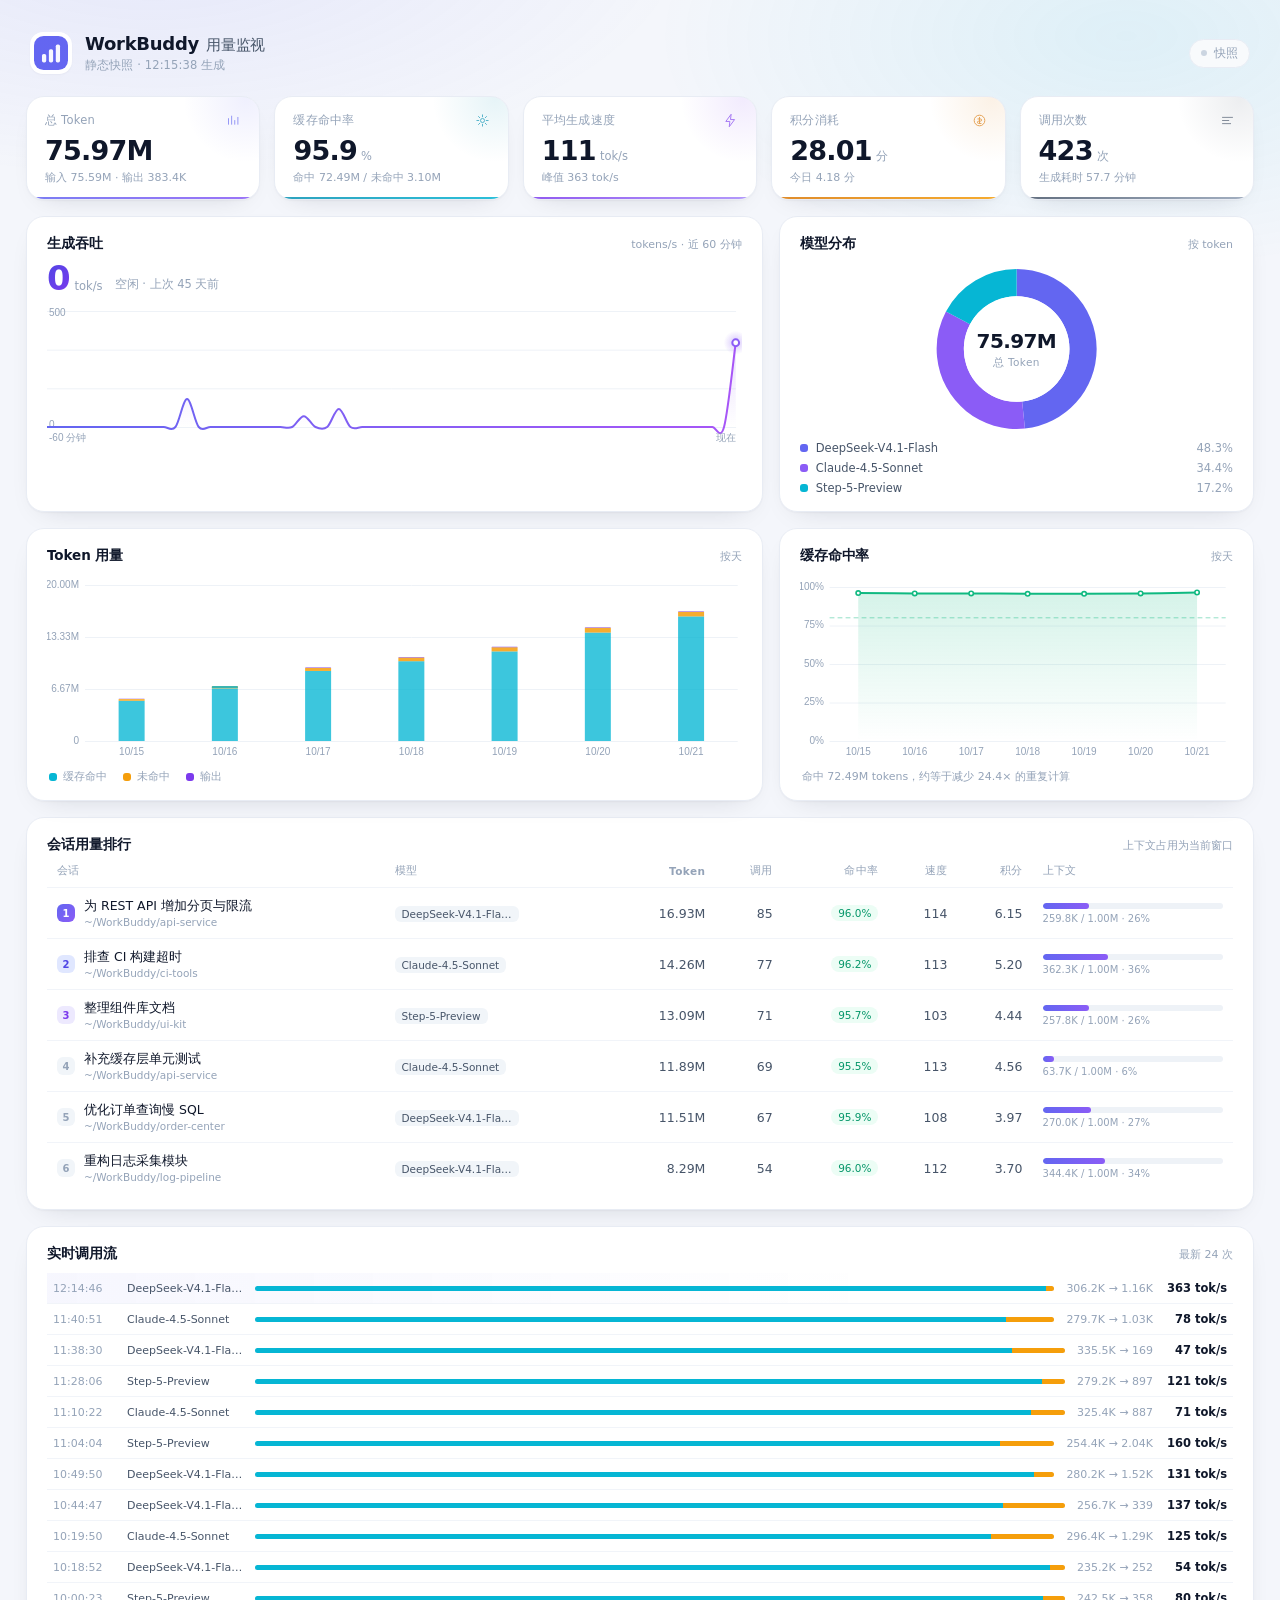
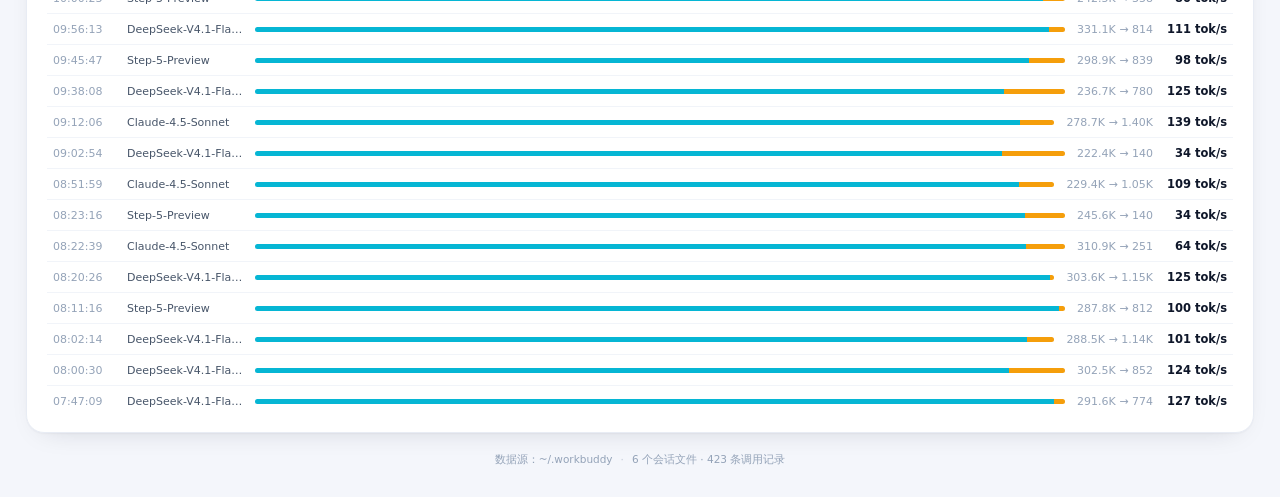
==== preview.html @ 99a71e75 "初始化：WorkBuddy 用量监视面板 - 只读采集 ~/.workbuddy 下的会话 jsonl 与 sqlite，增量解析新字节 - PyQt5 原生面板，QPainter 手绘图表，不依赖浏" ====
<!DOCTYPE html>
<html lang="zh-CN">
<head>
<meta charset="utf-8">
<meta name="viewport" content="width=device-width, initial-scale=1">
<title>WorkBuddy 用量监视</title>
<link rel="icon" href="[data-uri]">
<style>
:root {
  --bg: #f4f6fb;
  --bg2: #eef1f8;
  --panel: #ffffff;
  --ink: #0f172a;
  --ink2: #475569;
  --ink3: #94a3b8;
  --line: #e8ecf4;
  --line2: #f1f4f9;
  --indigo: #6366f1;
  --violet: #8b5cf6;
  --cyan: #06b6d4;
  --amber: #f59e0b;
  --shadow: 0 1px 2px rgba(15, 23, 42, .04), 0 10px 28px -18px rgba(15, 23, 42, .22);
  --shadow-h: 0 2px 4px rgba(15, 23, 42, .05), 0 18px 36px -22px rgba(15, 23, 42, .3);
  --radius: 18px;
}

* { box-sizing: border-box; }

html, body {
  margin: 0;
  padding: 0;
  background: var(--bg);
  color: var(--ink);
  font-family: -apple-system, BlinkMacSystemFont, "Segoe UI", "Noto Sans CJK SC",
               "PingFang SC", "Hiragino Sans GB", "Microsoft YaHei", system-ui, sans-serif;
  font-size: 14px;
  -webkit-font-smoothing: antialiased;
}

body::before {
  content: "";
  position: fixed;
  inset: 0;
  background:
    radial-gradient(900px 420px at 12% -8%, rgba(99, 102, 241, .10), transparent 60%),
    radial-gradient(760px 380px at 88% 4%, rgba(6, 182, 212, .09), transparent 62%);
  pointer-events: none;
  z-index: 0;
}

.app {
  position: relative;
  z-index: 1;
  max-width: 1460px;
  margin: 0 auto;
  padding: 26px 26px 30px;
}

/* ---------------- topbar ---------------- */

.topbar {
  display: flex;
  align-items: center;
  gap: 20px;
  padding: 6px 4px 22px;
  flex-wrap: wrap;
}

.brand { display: flex; align-items: center; gap: 13px; margin-right: auto; }

.logo {
  width: 42px; height: 42px;
  border-radius: 13px;
  background: #fff;
  box-shadow: var(--shadow);
  display: grid;
  place-items: center;
  flex: none;
}
.logo svg { width: 34px; height: 34px; }

.brand-txt h1 {
  margin: 0;
  font-size: 18px;
  font-weight: 650;
  letter-spacing: -.015em;
  display: flex;
  align-items: baseline;
  gap: 7px;
}
.brand-txt h1 em {
  font-style: normal;
  font-weight: 500;
  font-size: 15px;
  color: var(--ink2);
}
.brand-txt .sub {
  margin-top: 3px;
  font-size: 11.5px;
  color: var(--ink3);
  letter-spacing: .01em;
}

.seg {
  display: inline-flex;
  background: #fff;
  border: 1px solid var(--line);
  border-radius: 12px;
  padding: 3px;
  box-shadow: 0 1px 2px rgba(15, 23, 42, .03);
}
.seg button {
  border: 0;
  background: transparent;
  color: var(--ink2);
  font: inherit;
  font-size: 12.5px;
  padding: 7px 15px;
  border-radius: 9px;
  cursor: pointer;
  transition: background .18s, color .18s, box-shadow .18s;
  white-space: nowrap;
}
.seg button:hover { color: var(--ink); background: #f7f8fc; }
.seg button.on {
  background: linear-gradient(135deg, #6366f1, #8b5cf6);
  color: #fff;
  box-shadow: 0 4px 12px -4px rgba(99, 102, 241, .5);
}

.top-right { display: flex; align-items: center; gap: 10px; }

.live {
  display: inline-flex;
  align-items: center;
  gap: 7px;
  font-size: 11.5px;
  color: #059669;
  background: #ecfdf5;
  border: 1px solid #d1fae5;
  padding: 6px 11px;
  border-radius: 999px;
  font-weight: 500;
  transition: opacity .2s;
}
.live i {
  width: 6px; height: 6px;
  border-radius: 50%;
  background: #10b981;
  box-shadow: 0 0 0 0 rgba(16, 185, 129, .55);
  animation: pulse 2s infinite;
}
.live.off { color: var(--ink3); background: #f8fafc; border-color: var(--line); }
.live.off i { background: #cbd5e1; animation: none; box-shadow: none; }

@keyframes pulse {
  0% { box-shadow: 0 0 0 0 rgba(16, 185, 129, .5); }
  70% { box-shadow: 0 0 0 7px rgba(16, 185, 129, 0); }
  100% { box-shadow: 0 0 0 0 rgba(16, 185, 129, 0); }
}

.icon-btn {
  width: 34px; height: 34px;
  border-radius: 11px;
  border: 1px solid var(--line);
  background: #fff;
  cursor: pointer;
  display: grid;
  place-items: center;
  box-shadow: 0 1px 2px rgba(15, 23, 42, .03);
  transition: transform .15s, background .15s;
}
.icon-btn:hover { background: #f8fafc; transform: translateY(-1px); }
.icon-btn svg { width: 14px; height: 14px; fill: var(--ink2); }

/* ---------------- kpi ---------------- */

.kpis {
  display: grid;
  grid-template-columns: repeat(5, 1fr);
  gap: 14px;
  margin-bottom: 16px;
}

.kpi {
  position: relative;
  background: var(--panel);
  border: 1px solid var(--line);
  border-radius: var(--radius);
  padding: 16px 18px 14px;
  box-shadow: var(--shadow);
  overflow: hidden;
  transition: transform .2s ease, box-shadow .2s ease;
}
.kpi:hover { transform: translateY(-2px); box-shadow: var(--shadow-h); }
.kpi::after {
  content: "";
  position: absolute;
  left: 0; right: 0; bottom: 0;
  height: 2.5px;
  background: linear-gradient(90deg, var(--a), var(--b));
  opacity: .85;
}
.kpi::before {
  content: "";
  position: absolute;
  width: 130px; height: 130px;
  right: -52px; top: -62px;
  border-radius: 50%;
  background: radial-gradient(circle, var(--a), transparent 68%);
  opacity: .10;
}

.kpi-top {
  display: flex;
  align-items: center;
  justify-content: space-between;
  font-size: 11.5px;
  color: var(--ink3);
  letter-spacing: .02em;
}
.kpi-ico {
  width: 15px; height: 15px;
  fill: none;
  stroke: var(--a);
  stroke-width: 1.6;
  opacity: .65;
}

.kpi-val {
  margin: 9px 0 5px;
  display: flex;
  align-items: baseline;
  gap: 4px;
}
.kpi-val b {
  font-size: 27px;
  font-weight: 640;
  letter-spacing: -.028em;
  font-variant-numeric: tabular-nums;
  line-height: 1.05;
}
.kpi-val small { font-size: 11.5px; color: var(--ink3); font-weight: 500; }

.kpi-foot {
  font-size: 11px;
  color: var(--ink3);
  white-space: nowrap;
  overflow: hidden;
  text-overflow: ellipsis;
}

/* ---------------- cards ---------------- */

.grid {
  display: grid;
  grid-template-columns: 1.55fr 1fr;
  gap: 16px;
  margin-bottom: 16px;
}

.card {
  background: var(--panel);
  border: 1px solid var(--line);
  border-radius: var(--radius);
  padding: 18px 20px 16px;
  box-shadow: var(--shadow);
  transition: box-shadow .22s ease;
  min-width: 0;
}
.card:hover { box-shadow: var(--shadow-h); }

.card > header {
  display: flex;
  align-items: baseline;
  gap: 10px;
  margin-bottom: 10px;
}
.card h2 {
  margin: 0;
  font-size: 13.5px;
  font-weight: 620;
  letter-spacing: -.005em;
  color: var(--ink);
}
.tag {
  font-size: 11px;
  color: var(--ink3);
  margin-left: auto;
  white-space: nowrap;
  font-variant-numeric: tabular-nums;
}

.chart-wrap {
  position: relative;
  height: 148px;
  margin-top: 4px;
}
.chart-wrap.tall { height: 186px; }
.chart-wrap canvas { width: 100%; height: 100%; display: block; }

.big-row {
  display: flex;
  align-items: flex-end;
  gap: 12px;
  margin: -2px 0 2px;
}
.big { display: flex; align-items: baseline; gap: 5px; }
.big b {
  font-size: 34px;
  font-weight: 650;
  letter-spacing: -.035em;
  font-variant-numeric: tabular-nums;
  line-height: 1;
  background: linear-gradient(135deg, #4f46e5, #7c3aed);
  -webkit-background-clip: text;
  background-clip: text;
  color: transparent;
}
.big small { font-size: 11.5px; color: var(--ink3); }
.big-sub {
  font-size: 11.5px;
  color: var(--ink3);
  padding-bottom: 3px;
}

.donut-wrap {
  position: relative;
  height: 172px;
  display: grid;
  place-items: center;
}
.donut-wrap canvas { width: 100%; height: 100%; position: absolute; inset: 0; }
.donut-center {
  position: relative;
  text-align: center;
  pointer-events: none;
}
.donut-center b {
  display: block;
  font-size: 20px;
  font-weight: 650;
  letter-spacing: -.03em;
  font-variant-numeric: tabular-nums;
}
.donut-center span {
  font-size: 10.5px;
  color: var(--ink3);
  letter-spacing: .04em;
}

.legend {
  list-style: none;
  margin: 6px 0 0;
  padding: 0;
  display: flex;
  flex-direction: column;
  gap: 6px;
}
.legend li {
  display: flex;
  align-items: center;
  gap: 8px;
  font-size: 11.5px;
  color: var(--ink2);
}
.legend i {
  width: 8px; height: 8px;
  border-radius: 3px;
  flex: none;
}
.legend .lname {
  overflow: hidden;
  text-overflow: ellipsis;
  white-space: nowrap;
}
.legend .lval {
  margin-left: auto;
  color: var(--ink3);
  font-variant-numeric: tabular-nums;
  flex: none;
}

.legend-inline {
  display: flex;
  gap: 16px;
  font-size: 11px;
  color: var(--ink3);
  margin-top: 8px;
  padding-left: 2px;
}
.legend-inline span { display: inline-flex; align-items: center; gap: 6px; }
.legend-inline i {
  width: 8px; height: 8px;
  border-radius: 3px;
  display: inline-block;
}

.cache-note {
  font-size: 11px;
  color: var(--ink3);
  margin-top: 8px;
  padding-left: 2px;
}

/* ---------------- table ---------------- */

.c-sessions { margin-bottom: 16px; }

.table-wrap { overflow-x: auto; margin: 0 -6px; padding: 0 6px; }

table { width: 100%; border-collapse: collapse; }

thead th {
  text-align: left;
  font-size: 10.5px;
  font-weight: 550;
  color: var(--ink3);
  letter-spacing: .04em;
  padding: 0 10px 9px;
  white-space: nowrap;
  border-bottom: 1px solid var(--line2);
}
th.num, td.num { text-align: right; font-variant-numeric: tabular-nums; }

tbody td {
  padding: 10px;
  font-size: 12.5px;
  border-bottom: 1px solid var(--line2);
  color: var(--ink2);
  white-space: nowrap;
}
tbody tr:last-child td { border-bottom: 0; }
tbody tr { transition: background .15s; }
tbody tr:hover { background: #fafbff; }

td.col-title { max-width: 300px; }
.title-cell { display: flex; align-items: center; gap: 9px; min-width: 0; }
.rank {
  width: 18px; height: 18px;
  border-radius: 6px;
  background: #f1f5f9;
  color: var(--ink3);
  font-size: 10px;
  display: grid;
  place-items: center;
  flex: none;
  font-weight: 600;
}
tr:nth-child(1) .rank { background: linear-gradient(135deg, #6366f1, #8b5cf6); color: #fff; }
tr:nth-child(2) .rank { background: #e0e7ff; color: #4f46e5; }
tr:nth-child(3) .rank { background: #ede9fe; color: #7c3aed; }
.t-name {
  font-size: 12.5px;
  color: var(--ink);
  overflow: hidden;
  text-overflow: ellipsis;
  white-space: nowrap;
}
.t-path {
  font-size: 10.5px;
  color: var(--ink3);
  overflow: hidden;
  text-overflow: ellipsis;
  white-space: nowrap;
  margin-top: 1px;
}
.model-chip {
  display: inline-block;
  font-size: 10.5px;
  padding: 2px 7px;
  border-radius: 6px;
  background: #f1f5f9;
  color: var(--ink2);
  max-width: 150px;
  overflow: hidden;
  text-overflow: ellipsis;
  vertical-align: middle;
}

.bar-cell { min-width: 96px; }
.ctx-bar {
  position: relative;
  height: 6px;
  border-radius: 999px;
  background: #eef2f7;
  overflow: hidden;
}
.ctx-bar > i {
  position: absolute;
  left: 0; top: 0; bottom: 0;
  border-radius: 999px;
  background: linear-gradient(90deg, #6366f1, #8b5cf6);
}
.ctx-txt {
  font-size: 10px;
  color: var(--ink3);
  margin-top: 4px;
  font-variant-numeric: tabular-nums;
}

.pill {
  display: inline-block;
  font-size: 10.5px;
  padding: 2px 7px;
  border-radius: 999px;
  font-variant-numeric: tabular-nums;
}
.pill.good { background: #ecfdf5; color: #059669; }
.pill.mid { background: #fffbeb; color: #b45309; }
.pill.bad { background: #fef2f2; color: #dc2626; }
.pill.flat { background: #f1f5f9; color: var(--ink3); }

/* ---------------- stream ---------------- */

.c-stream { margin-bottom: 14px; }

.stream { list-style: none; margin: 0; padding: 0; }

.stream li {
  display: grid;
  grid-template-columns: 62px 116px 1fr auto auto;
  align-items: center;
  gap: 12px;
  padding: 8px 6px;
  border-bottom: 1px solid var(--line2);
  font-size: 12px;
  color: var(--ink2);
  animation: slideIn .35s ease both;
}
.stream li:last-child { border-bottom: 0; }
.stream li.fresh { background: linear-gradient(90deg, rgba(99, 102, 241, .055), transparent 70%); }

@keyframes slideIn {
  from { opacity: 0; transform: translateY(-4px); }
  to { opacity: 1; transform: none; }
}

.st-time {
  font-variant-numeric: tabular-nums;
  color: var(--ink3);
  font-size: 11px;
}
.st-model {
  font-size: 11px;
  color: var(--ink2);
  overflow: hidden;
  text-overflow: ellipsis;
  white-space: nowrap;
}
.st-bars { display: flex; align-items: center; gap: 8px; min-width: 0; }
.mini-bar {
  height: 5px;
  border-radius: 999px;
  background: #eef2f7;
  position: relative;
  flex: 1;
  min-width: 40px;
  overflow: hidden;
  display: flex;
}
.mini-bar i { height: 100%; display: block; flex: 0 0 auto; }
.st-nums {
  font-size: 11px;
  color: var(--ink3);
  font-variant-numeric: tabular-nums;
  white-space: nowrap;
}
.st-speed {
  font-size: 11.5px;
  font-variant-numeric: tabular-nums;
  color: var(--ink);
  font-weight: 550;
  min-width: 62px;
  text-align: right;
}
.st-speed.zero { color: var(--ink3); font-weight: 400; }

.foot {
  display: flex;
  gap: 8px;
  justify-content: center;
  font-size: 10.5px;
  color: var(--ink3);
  padding: 6px 0 0;
}
.dotsep { opacity: .5; }

/* ---------------- tooltip ---------------- */

.tip {
  position: fixed;
  z-index: 50;
  pointer-events: none;
  background: rgba(15, 23, 42, .93);
  color: #fff;
  font-size: 11px;
  line-height: 1.55;
  padding: 7px 10px;
  border-radius: 9px;
  box-shadow: 0 8px 24px -8px rgba(15, 23, 42, .5);
  opacity: 0;
  transform: translate(-50%, -120%) scale(.97);
  transition: opacity .12s, transform .12s;
  white-space: nowrap;
  backdrop-filter: blur(4px);
}
.tip.show { opacity: 1; transform: translate(-50%, -130%) scale(1); }
.tip b { font-weight: 600; }
.tip .k { color: #cbd5e1; }

/* ---------------- responsive ---------------- */

@media (max-width: 1240px) {
  .kpis { grid-template-columns: repeat(3, 1fr); }
  .grid { grid-template-columns: 1fr; }
}

@media (max-width: 860px) {
  .app { padding: 18px 14px 24px; }
  .kpis { grid-template-columns: repeat(2, 1fr); }
  .topbar { gap: 12px; }
  .stream li { grid-template-columns: 54px 1fr auto; }

  .stream .st-nums { display: none; }
  .stream .st-model { display: none; }
  td.col-ctx { display: none; }
  th.col-ctx { display: none; }
}

::-webkit-scrollbar { width: 9px; height: 9px; }
::-webkit-scrollbar-track { background: transparent; }
::-webkit-scrollbar-thumb {
  background: #d5dbe7;
  border-radius: 999px;
  border: 2px solid var(--bg);
}
::-webkit-scrollbar-thumb:hover { background: #c2c9d8; }

</style>
</head>
<body>
<div class="app">

  <header class="topbar">
    <div class="brand">
      <div class="logo">
        <svg viewBox="0 0 32 32" aria-hidden="true">
          <rect x="0" y="0" width="32" height="32" rx="9" fill="url(#lg)"/>
          <rect x="7.5" y="17" width="4" height="8" rx="1.6" fill="#fff" opacity=".95"/>
          <rect x="14" y="12.5" width="4" height="12.5" rx="1.6" fill="#fff" opacity=".95"/>
          <rect x="20.5" y="8" width="4" height="17" rx="1.6" fill="#fff" opacity=".95"/>
          <defs>
            <linearGradient id="lg" x1="0" y1="0" x2="32" y2="32">
              <stop offset="0" stop-color="#6366f1"/>
              <stop offset="1" stop-color="#8b5cf6"/>
            </linearGradient>
          </defs>
        </svg>
      </div>
      <div class="brand-txt">
        <h1>WorkBuddy <em>用量监视</em></h1>
        <div class="sub"><span id="live-status">正在读取本地记录…</span></div>
      </div>
    </div>

    <nav class="seg" id="range">
      <button data-range="today" class="on">今日</button>
      <button data-range="7d">近 7 天</button>
      <button data-range="all">全部</button>
    </nav>

    <div class="top-right">
      <div class="live" id="livebadge"><i></i>实时</div>
      <button class="icon-btn" id="pause" title="暂停 / 继续刷新">
        <svg viewBox="0 0 16 16"><rect x="4" y="3" width="3" height="10" rx="1"/><rect x="9" y="3" width="3" height="10" rx="1"/></svg>
      </button>
    </div>
  </header>

  <section class="kpis">
    <article class="kpi" style="--a:#6366f1;--b:#8b5cf6">
      <div class="kpi-top"><span>总 Token</span>
        <svg class="kpi-ico" viewBox="0 0 24 24"><path d="M4 18V9m5 9V5m5 13v-6m5 6V7" stroke-linecap="round"/></svg>
      </div>
      <div class="kpi-val"><b data-k="tokens">0</b></div>
      <div class="kpi-foot"><span data-k="inout">输入 — · 输出 —</span></div>
    </article>

    <article class="kpi" style="--a:#0891b2;--b:#06b6d4">
      <div class="kpi-top"><span>缓存命中率</span>
        <svg class="kpi-ico" viewBox="0 0 24 24"><path d="M12 3v3m0 12v3M3 12h3m12 0h3M5.6 5.6l2.1 2.1m8.6 8.6l2.1 2.1m0-12.8l-2.1 2.1M7.7 16.3l-2.1 2.1" stroke-linecap="round"/><circle cx="12" cy="12" r="3.2"/></svg>
      </div>
      <div class="kpi-val"><b data-k="hitrate">0</b><small>%</small></div>
      <div class="kpi-foot"><span data-k="hitinfo">命中 — / 未命中 —</span></div>
    </article>

    <article class="kpi" style="--a:#7c3aed;--b:#a78bfa">
      <div class="kpi-top"><span>平均生成速度</span>
        <svg class="kpi-ico" viewBox="0 0 24 24"><path d="M13 2L4.5 13.5H11l-1 8.5 8.5-11.5H12l1-8.5z" stroke-linejoin="round"/></svg>
      </div>
      <div class="kpi-val"><b data-k="speed">0</b><small>tok/s</small></div>
      <div class="kpi-foot"><span data-k="speedinfo">峰值 —</span></div>
    </article>

    <article class="kpi" style="--a:#d97706;--b:#f59e0b">
      <div class="kpi-top"><span>积分消耗</span>
        <svg class="kpi-ico" viewBox="0 0 24 24"><circle cx="12" cy="12" r="8.5"/><path d="M12 7v10M9.5 9.5h4a1.8 1.8 0 010 3.6h-3a1.8 1.8 0 000 3.6h4" stroke-linecap="round"/></svg>
      </div>
      <div class="kpi-val"><b data-k="credit">0</b><small>分</small></div>
      <div class="kpi-foot"><span data-k="creditinfo">今日 —</span></div>
    </article>

    <article class="kpi" style="--a:#475569;--b:#94a3b8">
      <div class="kpi-top"><span>调用次数</span>
        <svg class="kpi-ico" viewBox="0 0 24 24"><path d="M4 7h16M4 12h10M4 17h13" stroke-linecap="round"/></svg>
      </div>
      <div class="kpi-val"><b data-k="calls">0</b><small>次</small></div>
      <div class="kpi-foot"><span data-k="callinfo">生成耗时 —</span></div>
    </article>
  </section>

  <section class="grid">
    <article class="card c-speed">
      <header>
        <h2>生成吞吐</h2>
        <span class="tag">tokens/s · 近 60 分钟</span>
      </header>
      <div class="big-row">
        <div class="big"><b id="now-speed">0</b><small>tok/s</small></div>
        <div class="big-sub" id="now-sub">等待中</div>
      </div>
      <div class="chart-wrap"><canvas id="chart-speed"></canvas></div>
    </article>

    <article class="card c-model">
      <header><h2>模型分布</h2><span class="tag">按 token</span></header>
      <div class="donut-wrap">
        <canvas id="chart-models"></canvas>
        <div class="donut-center"><b id="model-total">—</b><span>总 Token</span></div>
      </div>
      <ul class="legend" id="model-legend"></ul>
    </article>

    <article class="card c-usage">
      <header><h2>Token 用量</h2><span class="tag" id="usage-tag">按小时</span></header>
      <div class="chart-wrap tall"><canvas id="chart-usage"></canvas></div>
      <div class="legend-inline">
        <span><i style="background:#06b6d4"></i>缓存命中</span>
        <span><i style="background:#f59e0b"></i>未命中</span>
        <span><i style="background:#7c3aed"></i>输出</span>
      </div>
    </article>

    <article class="card c-cache">
      <header><h2>缓存命中率</h2><span class="tag" id="cache-tag">按小时</span></header>
      <div class="chart-wrap tall"><canvas id="chart-cache"></canvas></div>
      <div class="cache-note" id="cache-note">缓存让重复上下文无需重新计费</div>
    </article>
  </section>

  <section class="card c-sessions">
    <header>
      <h2>会话用量排行</h2>
      <span class="tag">上下文占用为当前窗口</span>
    </header>
    <div class="table-wrap">
      <table id="tbl-sessions">
        <thead>
          <tr>
            <th class="col-title">会话</th>
            <th>模型</th>
            <th class="num">Token</th>
            <th class="num">调用</th>
            <th class="num">命中率</th>
            <th class="num">速度</th>
            <th class="num">积分</th>
            <th class="col-ctx">上下文</th>
          </tr>
        </thead>
        <tbody></tbody>
      </table>
    </div>
  </section>

  <section class="card c-stream">
    <header><h2>实时调用流</h2><span class="tag" id="stream-tag">最新 24 次</span></header>
    <ul class="stream" id="stream"></ul>
  </section>

  <footer class="foot">
    <span id="foot-src">数据源：~/.workbuddy</span>
    <span class="dotsep">·</span>
    <span id="foot-stat">—</span>
  </footer>
</div>

<div class="tip" id="tip"></div>
<script>window.__WB_SNAPSHOT__ = {"generated_at": 1792584938938, "range": "all", "kpi": {"tokens": 75970516, "input": 75587148, "output": 383368, "cache_hit": 72487186, "cache_miss": 3099962, "hit_rate": 0.9589882396409506, "credit": 28.01, "calls": 423, "avg_speed": 110.80896719965779, "peak_speed": 363.125, "gen_seconds": 3459.7, "today_tokens": 16623812, "today_credit": 4.18, "today_calls": 61, "all_tokens": 75970516}, "series": {"granularity": "day", "buckets": [{"label": "10/15", "hit": 5158302, "miss": 211677, "out": 52950, "credit": 3.894000000000002, "calls": 61, "t": 1791993600000}, {"label": "10/16", "hit": 6751221, "miss": 292454, "out": 47646, "credit": 3.557999999999999, "calls": 60, "t": 1792080000000}, {"label": "10/17", "hit": 8981214, "miss": 389376, "out": 57230, "credit": 4.181000000000001, "calls": 63, "t": 1792166400000}, {"label": "10/18", "hit": 10231181, "miss": 471961, "out": 55112, "credit": 4.007000000000001, "calls": 59, "t": 1792252800000}, {"label": "10/19", "hit": 11488522, "miss": 532223, "out": 54702, "credit": 3.9549999999999996, "calls": 56, "t": 1792339200000}, {"label": "10/20", "hit": 13903170, "miss": 609557, "out": 58206, "credit": 4.24, "calls": 63, "t": 1792425600000}, {"label": "10/21", "hit": 15973576, "miss": 592714, "out": 57522, "credit": 4.1789999999999985, "calls": 61, "t": 1792512000000}]}, "speeds": [{"t": 1792581338938, "v": 0.0, "out": 0, "calls": 0}, {"t": 1792581398938, "v": 0.0, "out": 0, "calls": 0}, {"t": 1792581458938, "v": 0.0, "out": 0, "calls": 0}, {"t": 1792581518938, "v": 0.0, "out": 0, "calls": 0}, {"t": 1792581578938, "v": 0.0, "out": 0, "calls": 0}, {"t": 1792581638938, "v": 0.0, "out": 0, "calls": 0}, {"t": 1792581698938, "v": 0.0, "out": 0, "calls": 0}, {"t": 1792581758938, "v": 0.0, "out": 0, "calls": 0}, {"t": 1792581818938, "v": 0.0, "out": 0, "calls": 0}, {"t": 1792581878938, "v": 0.0, "out": 0, "calls": 0}, {"t": 1792581938938, "v": 0.0, "out": 0, "calls": 0}, {"t": 1792581998938, "v": 0.0, "out": 0, "calls": 0}, {"t": 1792582058938, "v": 120.6, "out": 897, "calls": 1}, {"t": 1792582118938, "v": 0.0, "out": 0, "calls": 0}, {"t": 1792582178938, "v": 0.0, "out": 0, "calls": 0}, {"t": 1792582238938, "v": 0.0, "out": 0, "calls": 0}, {"t": 1792582298938, "v": 0.0, "out": 0, "calls": 0}, {"t": 1792582358938, "v": 0.0, "out": 0, "calls": 0}, {"t": 1792582418938, "v": 0.0, "out": 0, "calls": 0}, {"t": 1792582478938, "v": 0.0, "out": 0, "calls": 0}, {"t": 1792582538938, "v": 0.0, "out": 0, "calls": 0}, {"t": 1792582598938, "v": 0.0, "out": 0, "calls": 0}, {"t": 1792582658938, "v": 46.8, "out": 169, "calls": 1}, {"t": 1792582718938, "v": 0.0, "out": 0, "calls": 0}, {"t": 1792582778938, "v": 0.0, "out": 0, "calls": 0}, {"t": 1792582838938, "v": 78.0, "out": 1032, "calls": 1}, {"t": 1792582898938, "v": 0.0, "out": 0, "calls": 0}, {"t": 1792582958938, "v": 0.0, "out": 0, "calls": 0}, {"t": 1792583018938, "v": 0.0, "out": 0, "calls": 0}, {"t": 1792583078938, "v": 0.0, "out": 0, "calls": 0}, {"t": 1792583138938, "v": 0.0, "out": 0, "calls": 0}, {"t": 1792583198938, "v": 0.0, "out": 0, "calls": 0}, {"t": 1792583258938, "v": 0.0, "out": 0, "calls": 0}, {"t": 1792583318938, "v": 0.0, "out": 0, "calls": 0}, {"t": 1792583378938, "v": 0.0, "out": 0, "calls": 0}, {"t": 1792583438938, "v": 0.0, "out": 0, "calls": 0}, {"t": 1792583498938, "v": 0.0, "out": 0, "calls": 0}, {"t": 1792583558938, "v": 0.0, "out": 0, "calls": 0}, {"t": 1792583618938, "v": 0.0, "out": 0, "calls": 0}, {"t": 1792583678938, "v": 0.0, "out": 0, "calls": 0}, {"t": 1792583738938, "v": 0.0, "out": 0, "calls": 0}, {"t": 1792583798938, "v": 0.0, "out": 0, "calls": 0}, {"t": 1792583858938, "v": 0.0, "out": 0, "calls": 0}, {"t": 1792583918938, "v": 0.0, "out": 0, "calls": 0}, {"t": 1792583978938, "v": 0.0, "out": 0, "calls": 0}, {"t": 1792584038938, "v": 0.0, "out": 0, "calls": 0}, {"t": 1792584098938, "v": 0.0, "out": 0, "calls": 0}, {"t": 1792584158938, "v": 0.0, "out": 0, "calls": 0}, {"t": 1792584218938, "v": 0.0, "out": 0, "calls": 0}, {"t": 1792584278938, "v": 0.0, "out": 0, "calls": 0}, {"t": 1792584338938, "v": 0.0, "out": 0, "calls": 0}, {"t": 1792584398938, "v": 0.0, "out": 0, "calls": 0}, {"t": 1792584458938, "v": 0.0, "out": 0, "calls": 0}, {"t": 1792584518938, "v": 0.0, "out": 0, "calls": 0}, {"t": 1792584578938, "v": 0.0, "out": 0, "calls": 0}, {"t": 1792584638938, "v": 0.0, "out": 0, "calls": 0}, {"t": 1792584698938, "v": 0.0, "out": 0, "calls": 0}, {"t": 1792584758938, "v": 0.0, "out": 0, "calls": 0}, {"t": 1792584818938, "v": 0.0, "out": 0, "calls": 0}, {"t": 1792584878938, "v": 363.1, "out": 1162, "calls": 1}], "models": [{"name": "DeepSeek-V4.1-Flash", "tokens": 36730179, "in": 36540529, "out": 189650, "calls": 206, "hit": 35072161, "credit": 13.82, "share": 0.4834793935057648}, {"name": "Claude-4.5-Sonnet", "tokens": 26146767, "in": 26013046, "out": 133721, "calls": 146, "hit": 24935641, "credit": 9.76, "share": 0.34416992771248256}, {"name": "Step-5-Preview", "tokens": 13093570, "in": 13033573, "out": 59997, "calls": 71, "hit": 12479384, "credit": 4.44, "share": 0.17235067878175264}], "sessions": [{"id": "demo-02", "title": "为 REST API 增加分页与限流", "cwd": "~/WorkBuddy/api-service", "model": "DeepSeek-V4.1-Flash", "tokens": 16933564, "in": 16848056, "out": 85508, "calls": 85, "hit_rate": 0.9600467852196123, "credit": 6.15, "speed": 114.3950339808423, "last": 1792582710220, "used": 259780, "size": 1000000, "active": false}, {"id": "demo-03", "title": "排查 CI 构建超时", "cwd": "~/WorkBuddy/ci-tools", "model": "Claude-4.5-Sonnet", "tokens": 14258664, "in": 14187240, "out": 71424, "calls": 77, "hit_rate": 0.9617406909307237, "credit": 5.2, "speed": 113.17741015402167, "last": 1792581022102, "used": 362263, "size": 1000000, "active": false}, {"id": "demo-05", "title": "整理组件库文档", "cwd": "~/WorkBuddy/ui-kit", "model": "Step-5-Preview", "tokens": 13093570, "in": 13033573, "out": 59997, "calls": 71, "hit_rate": 0.9574798867509317, "credit": 4.44, "speed": 103.36219579846122, "last": 1792582086841, "used": 257843, "size": 1000000, "active": false}, {"id": "demo-04", "title": "补充缓存层单元测试", "cwd": "~/WorkBuddy/api-service", "model": "Claude-4.5-Sonnet", "tokens": 11888103, "in": 11825806, "out": 62297, "calls": 69, "hit_rate": 0.954792848791871, "credit": 4.56, "speed": 112.67684605395004, "last": 1792582851587, "used": 63672, "size": 1000000, "active": false}, {"id": "demo-06", "title": "优化订单查询慢 SQL", "cwd": "~/WorkBuddy/order-center", "model": "DeepSeek-V4.1-Flash", "tokens": 11508464, "in": 11455334, "out": 53130, "calls": 67, "hit_rate": 0.9594445696651009, "credit": 3.97, "speed": 107.77707003785282, "last": 1792584886923, "used": 270013, "size": 1000000, "active": true}, {"id": "demo-01", "title": "重构日志采集模块", "cwd": "~/WorkBuddy/log-pipeline", "model": "DeepSeek-V4.1-Flash", "tokens": 8288151, "in": 8237139, "out": 51012, "calls": 54, "hit_rate": 0.9598576641719898, "credit": 3.7, "speed": 112.14829992393297, "last": 1792548711923, "used": 344364, "size": 1000000, "active": false}], "recent": [{"t": 1792584886923, "model": "DeepSeek-V4.1-Flash", "in": 306217, "out": 1162, "hit": 302701, "miss": 3516, "credit": 0.082, "dur": 3200, "speed": 363.1, "tool": "Edit", "title": "优化订单查询慢 SQL"}, {"t": 1792582851587, "model": "Claude-4.5-Sonnet", "in": 279698, "out": 1032, "hit": 262903, "miss": 16795, "credit": 0.074, "dur": 13223, "speed": 78.0, "tool": "Glob", "title": "补充缓存层单元测试"}, {"t": 1792582710220, "model": "DeepSeek-V4.1-Flash", "in": 335463, "out": 169, "hit": 313795, "miss": 21668, "credit": 0.02, "dur": 3613, "speed": 46.8, "tool": "Bash", "title": "为 REST API 增加分页与限流"}, {"t": 1792582086841, "model": "Step-5-Preview", "in": 279213, "out": 897, "hit": 271381, "miss": 7832, "credit": 0.066, "dur": 7436, "speed": 120.6, "tool": "Read", "title": "整理组件库文档"}, {"t": 1792581022102, "model": "Claude-4.5-Sonnet", "in": 325417, "out": 887, "hit": 311745, "miss": 13672, "credit": 0.065, "dur": 12496, "speed": 71.0, "tool": "Bash", "title": "排查 CI 构建超时"}, {"t": 1792580644966, "model": "Step-5-Preview", "in": 254397, "out": 2042, "hit": 237159, "miss": 17238, "credit": 0.137, "dur": 12800, "speed": 159.5, "tool": "TaskCreate", "title": "整理组件库文档"}, {"t": 1792579790795, "model": "DeepSeek-V4.1-Flash", "in": 280171, "out": 1524, "hit": 272979, "miss": 7192, "credit": 0.104, "dur": 11643, "speed": 130.9, "tool": "Grep", "title": "优化订单查询慢 SQL"}, {"t": 1792579487447, "model": "DeepSeek-V4.1-Flash", "in": 256695, "out": 339, "hit": 236987, "miss": 19708, "credit": 0.031, "dur": 2482, "speed": 136.6, "tool": "Edit", "title": "优化订单查询慢 SQL"}, {"t": 1792577990396, "model": "Claude-4.5-Sonnet", "in": 296427, "out": 1286, "hit": 272929, "miss": 23498, "credit": 0.09, "dur": 10299, "speed": 124.9, "tool": "Write", "title": "补充缓存层单元测试"}, {"t": 1792577932101, "model": "DeepSeek-V4.1-Flash", "in": 235204, "out": 252, "hit": 230813, "miss": 4391, "credit": 0.026, "dur": 4659, "speed": 54.1, "tool": "Grep", "title": "优化订单查询慢 SQL"}, {"t": 1792576823950, "model": "Step-5-Preview", "in": 242466, "out": 358, "hit": 235954, "miss": 6512, "credit": 0.032, "dur": 4495, "speed": 79.6, "tool": "Edit", "title": "整理组件库文档"}, {"t": 1792576573708, "model": "DeepSeek-V4.1-Flash", "in": 331087, "out": 814, "hit": 324572, "miss": 6515, "credit": 0.06, "dur": 7304, "speed": 111.4, "tool": "Write", "title": "为 REST API 增加分页与限流"}, {"t": 1792575947644, "model": "Step-5-Preview", "in": 298850, "out": 839, "hit": 285395, "miss": 13455, "credit": 0.062, "dur": 8555, "speed": 98.1, "tool": "Glob", "title": "整理组件库文档"}, {"t": 1792575488411, "model": "DeepSeek-V4.1-Flash", "in": 236650, "out": 780, "hit": 218663, "miss": 17987, "credit": 0.058, "dur": 6264, "speed": 124.5, "tool": "TaskCreate", "title": "优化订单查询慢 SQL"}, {"t": 1792573926979, "model": "Claude-4.5-Sonnet", "in": 278671, "out": 1398, "hit": 266582, "miss": 12089, "credit": 0.097, "dur": 10055, "speed": 139.0, "tool": "Read", "title": "排查 CI 构建超时"}, {"t": 1792573374728, "model": "DeepSeek-V4.1-Flash", "in": 222390, "out": 140, "hit": 205082, "miss": 17308, "credit": 0.019, "dur": 4137, "speed": 33.8, "tool": "Write", "title": "优化订单查询慢 SQL"}, {"t": 1792572719865, "model": "Claude-4.5-Sonnet", "in": 229443, "out": 1051, "hit": 219361, "miss": 10082, "credit": 0.075, "dur": 9654, "speed": 108.9, "tool": "Glob", "title": "补充缓存层单元测试"}, {"t": 1792570996096, "model": "Step-5-Preview", "in": 245578, "out": 140, "hit": 233576, "miss": 12002, "credit": 0.019, "dur": 4078, "speed": 34.3, "tool": "Glob", "title": "整理组件库文档"}, {"t": 1792570959694, "model": "Claude-4.5-Sonnet", "in": 310925, "out": 251, "hit": 295920, "miss": 15005, "credit": 0.026, "dur": 3923, "speed": 64.0, "tool": "Grep", "title": "排查 CI 构建超时"}, {"t": 1792570826049, "model": "DeepSeek-V4.1-Flash", "in": 303606, "out": 1150, "hit": 301921, "miss": 1685, "credit": 0.081, "dur": 9168, "speed": 125.4, "tool": "Edit", "title": "为 REST API 增加分页与限流"}, {"t": 1792570276981, "model": "Step-5-Preview", "in": 287802, "out": 812, "hit": 285388, "miss": 2414, "credit": 0.06, "dur": 8121, "speed": 100.0, "tool": "Glob", "title": "整理组件库文档"}, {"t": 1792569734959, "model": "DeepSeek-V4.1-Flash", "in": 288527, "out": 1142, "hit": 278811, "miss": 9716, "credit": 0.081, "dur": 11280, "speed": 101.2, "tool": "Write", "title": "优化订单查询慢 SQL"}, {"t": 1792569630425, "model": "DeepSeek-V4.1-Flash", "in": 302477, "out": 852, "hit": 281554, "miss": 20923, "credit": 0.063, "dur": 6880, "speed": 123.8, "tool": "Glob", "title": "为 REST API 增加分页与限流"}, {"t": 1792568829155, "model": "DeepSeek-V4.1-Flash", "in": 291630, "out": 774, "hit": 287571, "miss": 4059, "credit": 0.058, "dur": 6118, "speed": 126.5, "tool": "Grep", "title": "优化订单查询慢 SQL"}], "status": {"files": 6, "records": 423, "last_scan": 1792584938923, "sessions": 6, "source": "~/.workbuddy/projects（演示数据）"}};</script>
<script>
/* WorkBuddy Token Monitor — 前端面板 */
(function () {
  "use strict";

  const $ = (s, r) => (r || document).querySelector(s);
  const $$ = (s, r) => Array.prototype.slice.call((r || document).querySelectorAll(s));

  const COLORS = {
    hit: "#06b6d4",
    miss: "#f59e0b",
    out: "#7c3aed",
    line: "#6366f1",
    grid: "#eef2f7",
    axis: "#94a3b8",
    ink: "#0f172a"
  };
  const MODEL_COLORS = ["#6366f1", "#8b5cf6", "#06b6d4", "#f59e0b", "#10b981", "#f43f5e", "#64748b"];
  const FONT = '11px -apple-system, "Noto Sans CJK SC", "PingFang SC", "Microsoft YaHei", sans-serif';
  const FONT_SM = '10px -apple-system, "Noto Sans CJK SC", "PingFang SC", "Microsoft YaHei", sans-serif';

  const state = {
    range: "today",
    paused: false,
    data: null,
    lastUpdate: 0,
    animate: true,
    hover: null
  };

  /* ------------------------------------------------ 格式化 */

  function compact(n) {
    n = Number(n) || 0;
    if (n >= 1e9) return (n / 1e9).toFixed(2) + "B";
    if (n >= 1e6) return (n / 1e6).toFixed(2) + "M";
    if (n >= 1e4) return (n / 1e3).toFixed(1) + "K";
    if (n >= 1e3) return (n / 1e3).toFixed(2) + "K";
    return String(Math.round(n));
  }
  function intFmt(n) {
    return Math.round(Number(n) || 0).toLocaleString("zh-CN");
  }
  function pct(v) {
    return (Math.max(0, Math.min(1, Number(v) || 0)) * 100).toFixed(1) + "%";
  }
  function two(n) {
    return n < 10 ? "0" + n : String(n);
  }
  function hhmmss(ms) {
    const d = new Date(ms);
    return two(d.getHours()) + ":" + two(d.getMinutes()) + ":" + two(d.getSeconds());
  }
  function hhmm(ms) {
    const d = new Date(ms);
    return two(d.getHours()) + ":" + two(d.getMinutes());
  }
  function ago(ms) {
    const s = Math.max(0, (Date.now() - ms) / 1000);
    if (s < 60) return "刚刚";
    if (s < 3600) return Math.floor(s / 60) + " 分钟前";
    if (s < 86400) return Math.floor(s / 3600) + " 小时前";
    return Math.floor(s / 86400) + " 天前";
  }

  /* ------------------------------------------------ 数字动画 */

  const tweens = new Map();
  function setNum(el, to, fmt) {
    if (!el) return;
    const from = Number(el.dataset.v || 0);
    if (Math.abs(from - to) <= Math.max(0.4, Math.abs(to) * 0.0008)) {
      el.dataset.v = String(to);
      el.textContent = fmt(to);
      return;
    }
    el.dataset.v = String(to);
    const t0 = performance.now();
    const dur = 620;
    if (tweens.has(el)) cancelAnimationFrame(tweens.get(el));
    const step = (t) => {
      const p = Math.min(1, (t - t0) / dur);
      const e = 1 - Math.pow(1 - p, 3);
      el.textContent = fmt(from + (to - from) * e);
      if (p < 1) tweens.set(el, requestAnimationFrame(step));
    };
    tweens.set(el, requestAnimationFrame(step));
  }

  /* ------------------------------------------------ canvas 基础 */

  function fit(canvas) {
    const r = canvas.getBoundingClientRect();
    const dpr = Math.min(window.devicePixelRatio || 1, 2);
    const w = Math.max(20, r.width);
    const h = Math.max(20, r.height);
    if (canvas.width !== Math.round(w * dpr) || canvas.height !== Math.round(h * dpr)) {
      canvas.width = Math.round(w * dpr);
      canvas.height = Math.round(h * dpr);
    }
    const ctx = canvas.getContext("2d");
    ctx.setTransform(dpr, 0, 0, dpr, 0, 0);
    ctx.clearRect(0, 0, w, h);
    return { ctx: ctx, w: w, h: h };
  }

  function roundTop(ctx, x, y, w, h, r) {
    r = Math.max(0, Math.min(r, w / 2, h));
    ctx.beginPath();
    ctx.moveTo(x, y + h);
    ctx.lineTo(x, y + r);
    ctx.quadraticCurveTo(x, y, x + r, y);
    ctx.lineTo(x + w - r, y);
    ctx.quadraticCurveTo(x + w, y, x + w, y + r);
    ctx.lineTo(x + w, y + h);
    ctx.closePath();
  }

  function smooth(ctx, pts) {
    if (!pts.length) return;
    ctx.moveTo(pts[0].x, pts[0].y);
    for (let i = 0; i < pts.length - 1; i++) {
      const p0 = pts[i - 1] || pts[i];
      const p1 = pts[i];
      const p2 = pts[i + 1];
      const p3 = pts[i + 2] || p2;
      ctx.bezierCurveTo(
        p1.x + (p2.x - p0.x) / 6, p1.y + (p2.y - p0.y) / 6,
        p2.x - (p3.x - p1.x) / 6, p2.y - (p3.y - p1.y) / 6,
        p2.x, p2.y
      );
    }
  }

  function niceMax(v) {
    if (!v || v < 1) return 10;
    const exp = Math.pow(10, Math.floor(Math.log10(v)));
    const f = v / exp;
    let m;
    if (f <= 1) m = 1;
    else if (f <= 2) m = 2;
    else if (f <= 2.5) m = 2.5;
    else if (f <= 5) m = 5;
    else m = 10;
    return m * exp;
  }

  /* ------------------------------------------------ tooltip */

  const tipEl = $("#tip");
  function showTip(html, x, y) {
    tipEl.innerHTML = html;
    tipEl.style.left = x + "px";
    tipEl.style.top = y + "px";
    tipEl.classList.add("show");
  }
  function hideTip() {
    tipEl.classList.remove("show");
  }

  /* ------------------------------------------------ 吞吐面积图 */

  function drawSpeed(canvas, series, animate) {
    const d = fit(canvas);
    const ctx = d.ctx, W = d.w, H = d.h;
    const padL = 0, padR = 6, padT = 12, padB = 20;
    const cw = W - padL - padR;
    const ch = H - padT - padB;
    if (!series.length) return;

    const vals = series.map((s) => s.v);
    const maxV = niceMax(Math.max.apply(null, vals.concat([10])));
    const n = vals.length;
    const prog = animate ? state._p || 0 : 1;

    // 网格
    ctx.strokeStyle = COLORS.grid;
    ctx.lineWidth = 1;
    for (let i = 0; i <= 3; i++) {
      const y = padT + (ch * i) / 3;
      ctx.beginPath();
      ctx.moveTo(padL, y + 0.5);
      ctx.lineTo(W - padR, y + 0.5);
      ctx.stroke();
    }
    // y 轴文字
    ctx.fillStyle = COLORS.axis;
    ctx.font = FONT_SM;
    ctx.textAlign = "left";
    ctx.textBaseline = "middle";
    ctx.fillText(compact(maxV), padL + 2, padT + 2);
    ctx.fillText("0", padL + 2, padT + ch - 2);

    const pts = vals.map((v, i) => ({
      x: padL + (cw * i) / Math.max(1, n - 1),
      y: padT + ch - (ch * Math.min(v, maxV) / maxV) * prog
    }));

    // 面积
    const grad = ctx.createLinearGradient(0, padT, 0, padT + ch);
    grad.addColorStop(0, "rgba(99,102,241,.26)");
    grad.addColorStop(0.55, "rgba(124,58,237,.10)");
    grad.addColorStop(1, "rgba(124,58,237,0)");
    ctx.beginPath();
    smooth(ctx, pts);
    ctx.lineTo(pts[pts.length - 1].x, padT + ch);
    ctx.lineTo(pts[0].x, padT + ch);
    ctx.closePath();
    ctx.fillStyle = grad;
    ctx.fill();

    // 线
    const lg = ctx.createLinearGradient(padL, 0, W, 0);
    lg.addColorStop(0, "#6366f1");
    lg.addColorStop(1, "#a855f7");
    ctx.beginPath();
    smooth(ctx, pts);
    ctx.strokeStyle = lg;
    ctx.lineWidth = 2;
    ctx.lineJoin = "round";
    ctx.lineCap = "round";
    ctx.stroke();

    // 末端光点
    const last = pts[pts.length - 1];
    if (last) {
      const glow = ctx.createRadialGradient(last.x, last.y, 0, last.x, last.y, 12);
      glow.addColorStop(0, "rgba(139,92,246,.35)");
      glow.addColorStop(1, "rgba(139,92,246,0)");
      ctx.fillStyle = glow;
      ctx.beginPath();
      ctx.arc(last.x, last.y, 12, 0, Math.PI * 2);
      ctx.fill();
      ctx.fillStyle = "#fff";
      ctx.strokeStyle = "#8b5cf6";
      ctx.lineWidth = 2;
      ctx.beginPath();
      ctx.arc(last.x, last.y, 3.4, 0, Math.PI * 2);
      ctx.fill();
      ctx.stroke();
    }

    // x 轴
    ctx.fillStyle = COLORS.axis;
    ctx.font = FONT_SM;
    ctx.textBaseline = "top";
    ctx.textAlign = "left";
    ctx.fillText("-60 分钟", padL + 2, padT + ch + 6);
    ctx.textAlign = "right";
    ctx.fillText("现在", W - padR, padT + ch + 6);

    canvas._hit = { pts: pts, series: series, padT: padT, ch: ch, W: W, padR: padR };
  }

  /* ------------------------------------------------ 堆叠柱 */

  function drawUsage(canvas, buckets, animate) {
    const d = fit(canvas);
    const ctx = d.ctx, W = d.w, H = d.h;
    const padL = 38, padR = 4, padT = 10, padB = 20;
    const cw = W - padL - padR;
    const ch = H - padT - padB;
    const n = buckets.length;
    if (!n) return;

    const totals = buckets.map((b) => b.hit + b.miss + b.out);
    const maxV = niceMax(Math.max.apply(null, totals.concat([1])));
    const prog = animate ? state._p || 0 : 1;

    ctx.strokeStyle = COLORS.grid;
    ctx.lineWidth = 1;
    ctx.font = FONT_SM;
    ctx.textBaseline = "middle";
    for (let i = 0; i <= 3; i++) {
      const y = padT + (ch * i) / 3;
      ctx.beginPath();
      ctx.moveTo(padL, y + 0.5);
      ctx.lineTo(W - padR, y + 0.5);
      ctx.stroke();
      const val = maxV - (maxV * i) / 3;
      ctx.fillStyle = COLORS.axis;
      ctx.textAlign = "right";
      ctx.fillText(compact(val), padL - 6, y);
    }

    const slot = cw / n;
    const bw = Math.max(2.5, Math.min(26, slot * 0.62));
    const hitTop = [];
    const baseY = padT + ch;

    for (let i = 0; i < n; i++) {
      const b = buckets[i];
      const x = padL + slot * i + (slot - bw) / 2;
      const h1 = (ch * b.hit / maxV) * prog;
      const h2 = (ch * b.miss / maxV) * prog;
      const h3 = (ch * b.out / maxV) * prog;

      let y = baseY;
      if (h1 > 0.4) {
        ctx.fillStyle = "rgba(6,182,212,.78)";
        ctx.fillRect(x, y - h1, bw, h1);
        y -= h1;
      }
      if (h2 > 0.4) {
        ctx.fillStyle = "rgba(245,158,11,.85)";
        ctx.fillRect(x, y - h2, bw, h2);
        y -= h2;
      }
      if (h3 > 0.4) {
        ctx.fillStyle = "rgba(124,58,237,.9)";
        roundTop(ctx, x, y - h3, bw, h3, Math.min(3, bw / 2));
        ctx.fill();
        y -= h3;
      } else if (h1 + h2 > 0.4) {
        ctx.fillStyle = "rgba(6,182,212,.78)";
        roundTop(ctx, x, y, bw, 2, 1);
        ctx.fill();
      }
      hitTop.push({ x: x, w: bw, y: y, b: b, cx: padL + slot * i + slot / 2 });
    }

    // x 标签
    ctx.fillStyle = COLORS.axis;
    ctx.font = FONT_SM;
    ctx.textBaseline = "top";
    const step = Math.max(1, Math.ceil(n / 8));
    for (let i = 0; i < n; i += step) {
      const cx = padL + slot * i + slot / 2;
      ctx.textAlign = "center";
      ctx.fillText(buckets[i].label, cx, baseY + 6);
    }

    canvas._hit = { bars: hitTop, baseY: baseY, slot: slot };
  }

  /* ------------------------------------------------ 命中率折线 */

  function drawCache(canvas, buckets, animate) {
    const d = fit(canvas);
    const ctx = d.ctx, W = d.w, H = d.h;
    const padL = 30, padR = 8, padT = 12, padB = 20;
    const cw = W - padL - padR;
    const ch = H - padT - padB;
    const n = buckets.length;
    if (!n) return;

    const prog = animate ? state._p || 0 : 1;

    ctx.strokeStyle = COLORS.grid;
    ctx.lineWidth = 1;
    ctx.font = FONT_SM;
    ctx.textBaseline = "middle";
    for (let i = 0; i <= 4; i++) {
      const y = padT + (ch * i) / 4;
      ctx.beginPath();
      ctx.moveTo(padL, y + 0.5);
      ctx.lineTo(W - padR, y + 0.5);
      ctx.stroke();
      ctx.fillStyle = COLORS.axis;
      ctx.textAlign = "right";
      ctx.fillText((100 - i * 25) + "%", padL - 6, y);
    }

    // 80% 参考线
    const y80 = padT + ch * (1 - 0.8);
    ctx.save();
    ctx.setLineDash([4, 4]);
    ctx.strokeStyle = "rgba(16,185,129,.45)";
    ctx.beginPath();
    ctx.moveTo(padL, y80);
    ctx.lineTo(W - padR, y80);
    ctx.stroke();
    ctx.restore();

    const pts = [];
    for (let i = 0; i < n; i++) {
      const b = buckets[i];
      const denom = b.hit + b.miss;
      const x = padL + (cw * (i + 0.5)) / n;
      if (!denom) {
        pts.push(null);
        continue;
      }
      const r = b.hit / denom;
      const y = padT + ch - ch * r * prog;
      pts.push({ x: x, y: y, r: r, b: b });
    }

    // 分段绘制（空桶断开）
    ctx.lineWidth = 2;
    ctx.lineJoin = "round";
    ctx.lineCap = "round";
    ctx.strokeStyle = "#10b981";
    let seg = [];
    const flush = () => {
      if (seg.length > 1) {
        ctx.beginPath();
        smooth(ctx, seg);
        ctx.stroke();

        const g = ctx.createLinearGradient(0, padT, 0, padT + ch);
        g.addColorStop(0, "rgba(16,185,129,.18)");
        g.addColorStop(1, "rgba(16,185,129,0)");
        ctx.beginPath();
        smooth(ctx, seg);
        ctx.lineTo(seg[seg.length - 1].x, padT + ch);
        ctx.lineTo(seg[0].x, padT + ch);
        ctx.closePath();
        ctx.fillStyle = g;
        ctx.fill();
      }
      seg = [];
    };
    for (let i = 0; i < pts.length; i++) {
      if (pts[i]) seg.push(pts[i]);
      else flush();
    }
    flush();

    // 数据点
    for (let i = 0; i < pts.length; i++) {
      const p = pts[i];
      if (!p) continue;
      if (n > 40 && i % 3 !== 0) continue;
      ctx.beginPath();
      ctx.arc(p.x, p.y, 2.2, 0, Math.PI * 2);
      ctx.fillStyle = "#fff";
      ctx.fill();
      ctx.strokeStyle = "#10b981";
      ctx.lineWidth = 1.6;
      ctx.stroke();
    }

    ctx.fillStyle = COLORS.axis;
    ctx.font = FONT_SM;
    ctx.textBaseline = "top";
    const step = Math.max(1, Math.ceil(n / 8));
    for (let i = 0; i < n; i += step) {
      const x = padL + (cw * (i + 0.5)) / n;
      ctx.textAlign = "center";
      ctx.fillText(buckets[i].label, x, padT + ch + 6);
    }

    canvas._hit = { pts: pts, padL: padL, cw: cw, n: n, padT: padT, ch: ch };
  }

  /* ------------------------------------------------ 环形图 */

  function drawDonut(canvas, models, animate) {
    const d = fit(canvas);
    const ctx = d.ctx, W = d.w, H = d.h;
    const cx = W / 2, cy = H / 2;
    const R = Math.min(W, H) / 2 - 6;
    const r = R * 0.66;
    const total = models.reduce((s, m) => s + m.tokens, 0);

    if (!total) {
      ctx.strokeStyle = "#eef2f7";
      ctx.lineWidth = 12;
      ctx.beginPath();
      ctx.arc(cx, cy, (R + r) / 2, 0, Math.PI * 2);
      ctx.stroke();
      return;
    }

    const prog = animate ? state._p || 0 : 1;
    let a0 = -Math.PI / 2;
    models.forEach((m, i) => {
      const frac = m.tokens / total;
      const a1 = a0 + frac * Math.PI * 2 * prog;
      ctx.beginPath();
      ctx.arc(cx, cy, R, a0, a1);
      ctx.arc(cx, cy, r, a1, a0, true);
      ctx.closePath();
      ctx.fillStyle = MODEL_COLORS[i % MODEL_COLORS.length];
      ctx.fill();
      a0 = a1;
    });

    // 内圈阴影
    ctx.beginPath();
    ctx.arc(cx, cy, r, 0, Math.PI * 2);
    ctx.fillStyle = "#fff";
    ctx.fill();

    canvas._hit = { donut: true, cx: cx, cy: cy, R: R, r: r, models: models, total: total };
  }

  /* ------------------------------------------------ hover */

  function bindHover(canvas, kind) {
    canvas.addEventListener("mousemove", function (e) {
      const rect = canvas.getBoundingClientRect();
      const x = e.clientX - rect.left;
      const y = e.clientY - rect.top;
      const hit = canvas._hit;
      if (!hit) return;
      const px = e.clientX, py = e.clientY;

      if (kind === "speed" && hit.pts) {
        let best = -1, bd = 1e9;
        hit.pts.forEach((p, i) => {
          const dd = Math.abs(p.x - x);
          if (dd < bd) { bd = dd; best = i; }
        });
        if (best >= 0) {
          const p = hit.pts[best];
          const s = hit.series[best];
          showTip(
            '<span class="k">' + hhmm(s.t) + '</span><br><b>' + s.v.toFixed(1) + '</b> tok/s' +
            (s.calls ? '<br><span class="k">' + s.calls + ' 次调用 · ' + compact(s.out) + ' tokens</span>' : '<br><span class="k">无调用</span>'),
            px, py
          );
          return;
        }
      }

      if (kind === "usage" && hit.bars) {
        const half = (hit.slot || 12) / 2;
        for (let i = 0; i < hit.bars.length; i++) {
          const b = hit.bars[i];
          if (Math.abs(x - b.cx) <= half) {
            const bb = b.b;
            showTip(
              '<b>' + bb.label + '</b><br>' +
              '<span class="k">缓存命中</span> ' + compact(bb.hit) + '<br>' +
              '<span class="k">未命中</span> ' + compact(bb.miss) + '<br>' +
              '<span class="k">输出</span> ' + compact(bb.out) + '<br>' +
              '<span class="k">' + bb.calls + ' 次调用 · ' + bb.credit.toFixed(2) + ' 积分</span>',
              b.cx + rect.left, py
            );
            return;
          }
        }
      }

      if (kind === "cache" && hit.pts) {
        let best = null, bd = 1e9;
        hit.pts.forEach((p) => {
          if (!p) return;
          const dd = Math.abs(p.x - x);
          if (dd < bd) { bd = dd; best = p; }
        });
        if (best && bd < 26) {
          showTip(
            '<b>' + best.b.label + '</b><br>命中率 <b>' + (best.r * 100).toFixed(1) + '%</b><br>' +
            '<span class="k">命中 ' + compact(best.b.hit) + ' / 未命中 ' + compact(best.b.miss) + '</span>',
            best.x + rect.left, py
          );
          return;
        }
      }

      if (kind === "donut" && hit.donut) {
        const dx = x - hit.donut.cx, dy = y - hit.donut.cy;
        const dist = Math.sqrt(dx * dx + dy * dy);
        if (dist >= hit.donut.r && dist <= hit.donut.R) {
          let ang = Math.atan2(dy, dx) + Math.PI / 2;
          if (ang < 0) ang += Math.PI * 2;
          let acc = 0;
          for (let i = 0; i < hit.donut.models.length; i++) {
            const m = hit.donut.models[i];
            const f = m.tokens / hit.donut.total;
            if (ang >= acc && ang < acc + f) {
              showTip(
                '<b>' + m.name + '</b><br>' + compact(m.tokens) + ' tokens · ' + (f * 100).toFixed(1) + '%<br>' +
                '<span class="k">' + m.calls + ' 次调用 · 命中率 ' + pct(m.hit / (m.in || 1)) + '</span>',
                px, py
              );
              return;
            }
            acc += f;
          }
        }
      }

      hideTip();
    });

    canvas.addEventListener("mouseleave", hideTip);
  }

  /* ------------------------------------------------ 渲染 */

  function renderKpi(k) {
    setNum($('[data-k="tokens"]'), k.tokens, compact);
    $('[data-k="inout"]').textContent = "输入 " + compact(k.input) + " · 输出 " + compact(k.output);

    const hr = $('[data-k="hitrate"]');
    setNum(hr, k.hit_rate * 100, (v) => v.toFixed(1));
    $('[data-k="hitinfo"]').textContent =
      "命中 " + compact(k.cache_hit) + " / 未命中 " + compact(k.cache_miss);

    setNum($('[data-k="speed"]'), k.avg_speed, (v) => v.toFixed(0));
    $('[data-k="speedinfo"]').textContent = "峰值 " + k.peak_speed.toFixed(0) + " tok/s";

    setNum($('[data-k="credit"]'), k.credit, (v) => v.toFixed(2));
    $('[data-k="creditinfo"]').textContent = "今日 " + k.today_credit.toFixed(2) + " 分";

    setNum($('[data-k="calls"]'), k.calls, (v) => intFmt(v));
    const gs = k.gen_seconds || 0;
    $('[data-k="callinfo"]').textContent =
      "生成耗时 " + (gs >= 120 ? (gs / 60).toFixed(1) + " 分钟" : gs.toFixed(0) + " 秒");
  }

  function renderNowSpeed(data) {
    const now = Date.now();
    const recs = data.recent || [];
    const recent5 = recs.filter((r) => now - r.t < 300000 && r.dur > 200);
    let v = 0, sub = "";
    if (recent5.length) {
      let dsum = 0, osum = 0, c = 0;
      recent5.forEach((r) => { dsum += r.dur; osum += r.out; c++; });
      v = osum / (dsum / 1000);
      sub = "最近 5 分钟 · " + c + " 次调用";
    } else if (recs.length) {
      sub = "空闲 · 上次 " + ago(recs[0].t);
    } else {
      sub = "等待记录";
    }
    setNum($("#now-speed"), v, (n) => n.toFixed(0));
    $("#now-sub").textContent = sub;
  }

  function renderModels(models) {
    const box = $("#model-legend");
    const total = models.reduce((s, m) => s + m.tokens, 0);
    $("#model-total").textContent = compact(total);
    box.innerHTML = models.slice(0, 6).map((m, i) =>
      '<li><i style="background:' + MODEL_COLORS[i % MODEL_COLORS.length] + '"></i>' +
      '<span class="lname" title="' + esc(m.name) + '">' + esc(m.name) + "</span>" +
      '<span class="lval">' + (total ? ((m.tokens / total) * 100).toFixed(1) : "0") + "%</span></li>"
    ).join("");
  }

  function esc(s) {
    return String(s == null ? "" : s).replace(/[&<>"']/g, (c) => (
      { "&": "&amp;", "<": "&lt;", ">": "&gt;", '"': "&quot;", "'": "&#39;" }[c]
    ));
  }

  function renderSessions(rows) {
    const tb = $("#tbl-sessions tbody");
    if (!rows.length) {
      tb.innerHTML = '<tr><td colspan="8" style="text-align:center;color:#94a3b8;padding:26px 0">当前范围还没有调用记录</td></tr>';
      return;
    }
    tb.innerHTML = rows.map((r, i) => {
      const path = r.cwd ? r.cwd.replace(/^\/home\/[^/]+/, "~") : "";
      const hr = r.hit_rate;
      const cls = hr >= 0.9 ? "good" : hr >= 0.6 ? "mid" : "bad";
      const hasCtx = r.used > 0 && r.size > 0;
      const ratio = hasCtx ? Math.min(1, r.used / r.size) : 0;
      const ctxTxt = hasCtx
        ? compact(r.used) + " / " + compact(r.size) + " · " + (ratio * 100).toFixed(0) + "%"
        : "—";
      const ctxCell = hasCtx
        ? '<div class="ctx-bar"><i style="width:' + (ratio * 100).toFixed(1) + '%"></i></div>'
        : '<div class="ctx-bar" style="opacity:.45"></div>';
      return '<tr>' +
        '<td class="col-title"><div class="title-cell"><span class="rank">' + (i + 1) + "</span>" +
        '<div style="min-width:0"><div class="t-name">' + esc(r.title) + "</div>" +
        '<div class="t-path">' + esc(path) + "</div></div></div></td>" +
        '<td><span class="model-chip" title="' + esc(r.model) + '">' + esc(shortModel(r.model)) + "</span></td>" +
        '<td class="num">' + compact(r.tokens) + "</td>" +
        '<td class="num">' + r.calls + "</td>" +
        '<td class="num"><span class="pill ' + cls + '">' + (hr * 100).toFixed(1) + "%</span></td>" +
        '<td class="num">' + (r.speed ? r.speed.toFixed(0) : "—") + "</td>" +
        '<td class="num">' + (r.credit ? r.credit.toFixed(2) : "—") + "</td>" +
        '<td class="col-ctx bar-cell">' + ctxCell +
        '<div class="ctx-txt">' + ctxTxt + "</div></td>" +
        "</tr>";
    }).join("");
  }

  function shortModel(m) {
    if (!m) return "unknown";
    return m.length > 18 ? m.slice(0, 17) + "…" : m;
  }

  let streamKey = "";
  function renderStream(rows) {
    const ul = $("#stream");
    const key = rows.map((r) => r.t + ":" + r.out + ":" + r.in).join("|");
    if (key === streamKey) return;
    streamKey = key;
    if (!rows.length) {
      ul.innerHTML = '<li style="display:block;color:#94a3b8;padding:18px 6px">等待新的模型调用…</li>';
      return;
    }
    const maxTok = Math.max.apply(null, rows.map((r) => r.in).concat([1]));
    ul.innerHTML = rows.map((r, i) => {
      const denom = r.hit + r.miss || 1;
      const hp = (r.hit / denom) * 100;
      const mp = (r.miss / denom) * 100;
      return '<li' + (i === 0 ? ' class="fresh"' : "") + ">" +
        '<span class="st-time">' + hhmmss(r.t) + "</span>" +
        '<span class="st-model" title="' + esc(r.model) + '">' + esc(shortModel(r.model)) + "</span>" +
        '<span class="st-bars"><span class="mini-bar" title="缓存命中 ' + pct(r.hit / denom) + '">' +
        '<i style="width:' + hp.toFixed(1) + "%;background:" + COLORS.hit + '"></i>' +
        '<i style="width:' + mp.toFixed(1) + "%;background:" + COLORS.miss + '"></i>' +
        "</span></span>" +
        '<span class="st-nums">' + compact(r.in) + " → " + compact(r.out) + "</span>" +
        '<span class="st-speed' + (r.speed ? "" : " zero") + '">' +
        (r.speed ? r.speed.toFixed(0) + " tok/s" : "—") + "</span>" +
        "</li>";
    }).join("");
  }

  function renderCacheNote(k) {
    const saved = k.cache_hit;
    const miss = k.cache_miss;
    if (!k.tokens) {
      $("#cache-note").textContent = "缓存让重复上下文无需重新计费";
      return;
    }
    const factor = miss > 0 ? (k.input / miss) : 0;
    $("#cache-note").textContent =
      "命中 " + compact(saved) + " tokens，约等于减少 " + (factor ? factor.toFixed(1) + "×" : "大量") + " 的重复计算";
  }

  function render() {
    const data = state.data;
    if (!data) return;

    renderKpi(data.kpi);
    renderNowSpeed(data);
    renderModels(data.models);
    renderSessions(data.sessions);
    renderStream(data.recent);
    renderCacheNote(data.kpi);

    $("#usage-tag").textContent = data.series.granularity === "hour" ? "按小时" : "按天";
    $("#cache-tag").textContent = data.series.granularity === "hour" ? "按小时" : "按天";

    const animate = state.animate;
    if (animate) {
      state._p = 0;
      const t0 = performance.now();
      const tick = (t) => {
        const p = Math.min(1, (t - t0) / 520);
        state._p = 1 - Math.pow(1 - p, 3);
        paint();
        if (p < 1) requestAnimationFrame(tick);
      };
      requestAnimationFrame(tick);
      state.animate = false;
    } else {
      paint();
    }

    $("#stream-tag").textContent = "最新 " + data.recent.length + " 次";
    $("#foot-stat").textContent =
      data.status.files + " 个会话文件 · " + intFmt(data.status.records) + " 条调用记录";
    const t = new Date(data.generated_at);
    $("#live-status").textContent = "最近更新 " + hhmmss(data.generated_at) + " · 每 2 秒自动刷新";
  }

  function paint() {
    const data = state.data;
    if (!data) return;
    drawSpeed($("#chart-speed"), data.speeds, state._p !== undefined && state._p < 1);
    drawUsage($("#chart-usage"), data.series.buckets, state._p !== undefined && state._p < 1);
    drawCache($("#chart-cache"), data.series.buckets, state._p !== undefined && state._p < 1);
    drawDonut($("#chart-models"), data.models, state._p !== undefined && state._p < 1);
  }

  /* ------------------------------------------------ 数据 */

  async function load() {
    if (state.paused) return;
    try {
      const res = await fetch("/api/snapshot?range=" + encodeURIComponent(state.range), { cache: "no-store" });
      if (!res.ok) throw new Error("HTTP " + res.status);
      const data = await res.json();
      state.data = data;
      state.lastUpdate = Date.now();
      $("#livebadge").classList.remove("off");
      render();
    } catch (err) {
      $("#livebadge").classList.add("off");
      $("#live-status").textContent = "连接中断，正在重试…";
    }
  }

  /* ------------------------------------------------ 事件 */

  $("#range").addEventListener("click", (e) => {
    const b = e.target.closest("button[data-range]");
    if (!b) return;
    $$("#range button").forEach((x) => x.classList.toggle("on", x === b));
    state.range = b.dataset.range;
    state.animate = true;
    load();
  });

  $("#pause").addEventListener("click", () => {
    state.paused = !state.paused;
    $("#pause").style.background = state.paused ? "#f1f5f9" : "";
    $("#livebadge").classList.toggle("off", state.paused);
    if (!state.paused) load();
  });

  let rt = null;
  window.addEventListener("resize", () => {
    clearTimeout(rt);
    rt = setTimeout(paint, 120);
  });

  bindHover($("#chart-speed"), "speed");
  bindHover($("#chart-usage"), "usage");
  bindHover($("#chart-cache"), "cache");
  bindHover($("#chart-models"), "donut");

  // 启动
  if (window.__WB_SNAPSHOT__) {
    state.data = window.__WB_SNAPSHOT__;
    state.animate = true;
    render();
    $("#live-status").textContent = "静态快照 · " + hhmmss(state.data.generated_at) + " 生成";
    const lb = $("#livebadge");
    lb.classList.add("off");
    if (lb.lastChild && lb.lastChild.nodeType === 3) lb.lastChild.textContent = "快照";
    $("#pause").style.display = "none";
    const rg = $("#range");
    if (rg) rg.style.display = "none";
  } else {
    load();
    setInterval(load, 2000);
  }
})();

</script>
</body>
</html>
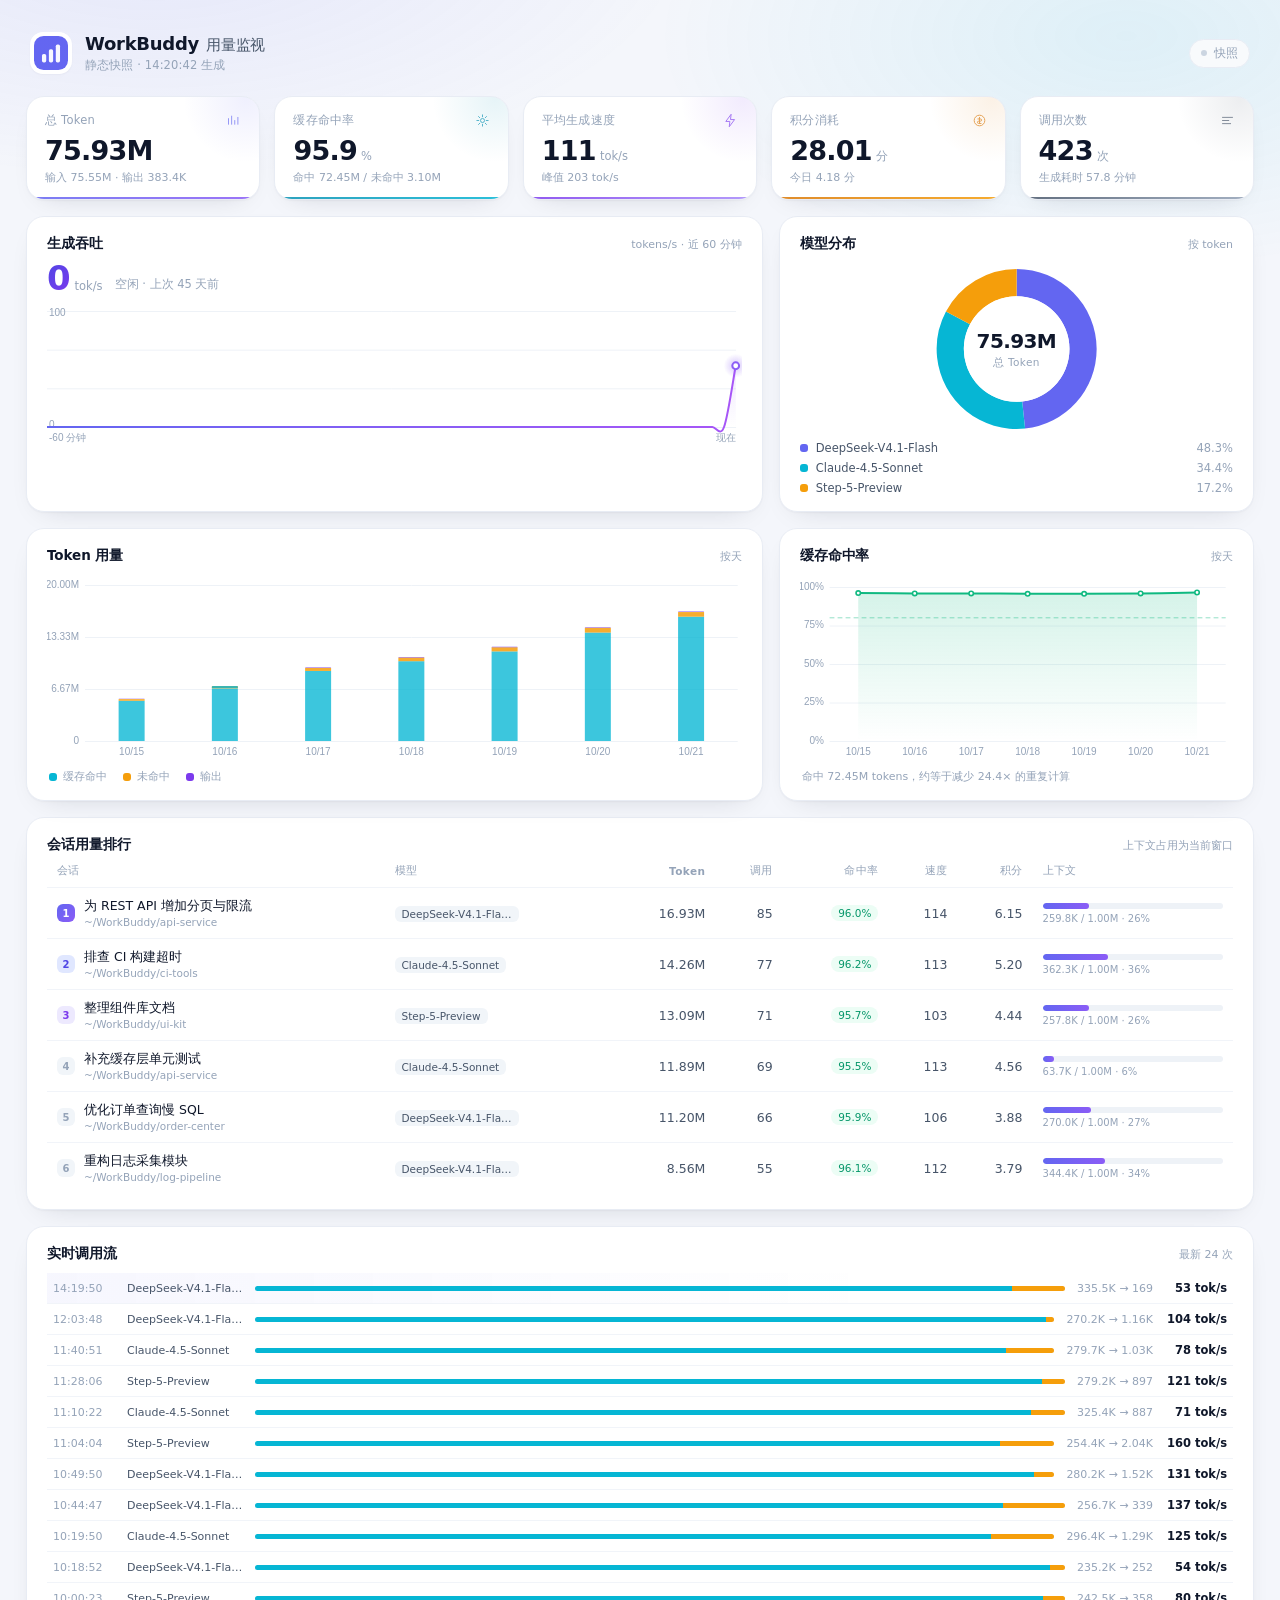
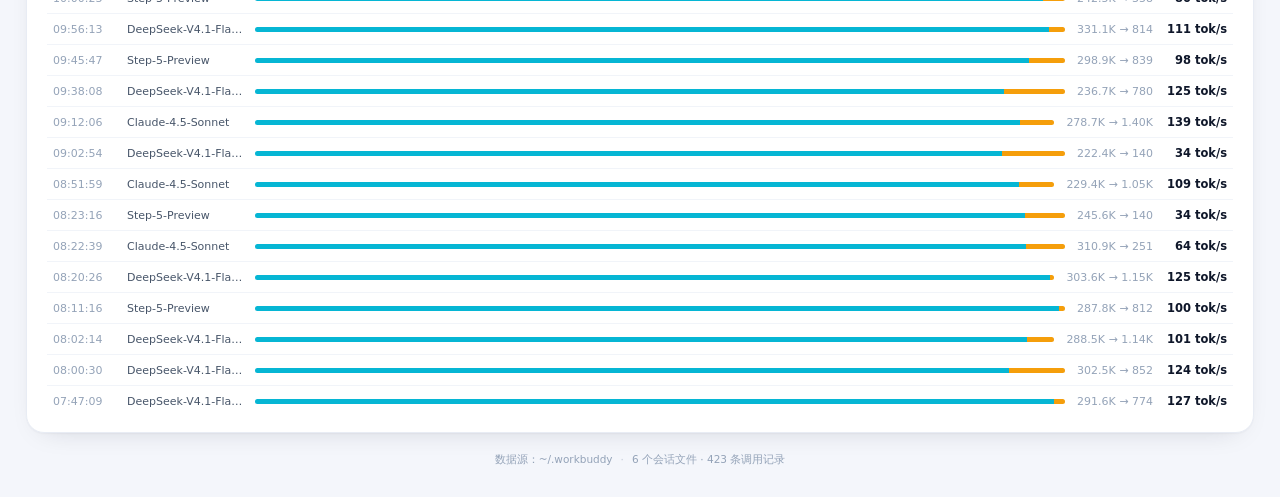
==== commit 1e0e7649: "界面：字号可调 + 吞吐时间窗切换 - 启用 Qt 高 DPI 缩放，144dpi 下自动按 1.5 倍渲染，窗口尺寸按可用区域自适应 - 右上角「字号」四档（0.9/1.0/1.15/1.32），重" ====
--- a/preview.html
+++ b/preview.html
@@ -796,7 +796,7 @@
 </div>
 
 <div class="tip" id="tip"></div>
-<script>window.__WB_SNAPSHOT__ = {"generated_at": 1792584938938, "range": "all", "kpi": {"tokens": 75970516, "input": 75587148, "output": 383368, "cache_hit": 72487186, "cache_miss": 3099962, "hit_rate": 0.9589882396409506, "credit": 28.01, "calls": 423, "avg_speed": 110.80896719965779, "peak_speed": 363.125, "gen_seconds": 3459.7, "today_tokens": 16623812, "today_credit": 4.18, "today_calls": 61, "all_tokens": 75970516}, "series": {"granularity": "day", "buckets": [{"label": "10/15", "hit": 5158302, "miss": 211677, "out": 52950, "credit": 3.894000000000002, "calls": 61, "t": 1791993600000}, {"label": "10/16", "hit": 6751221, "miss": 292454, "out": 47646, "credit": 3.557999999999999, "calls": 60, "t": 1792080000000}, {"label": "10/17", "hit": 8981214, "miss": 389376, "out": 57230, "credit": 4.181000000000001, "calls": 63, "t": 1792166400000}, {"label": "10/18", "hit": 10231181, "miss": 471961, "out": 55112, "credit": 4.007000000000001, "calls": 59, "t": 1792252800000}, {"label": "10/19", "hit": 11488522, "miss": 532223, "out": 54702, "credit": 3.9549999999999996, "calls": 56, "t": 1792339200000}, {"label": "10/20", "hit": 13903170, "miss": 609557, "out": 58206, "credit": 4.24, "calls": 63, "t": 1792425600000}, {"label": "10/21", "hit": 15973576, "miss": 592714, "out": 57522, "credit": 4.1789999999999985, "calls": 61, "t": 1792512000000}]}, "speeds": [{"t": 1792581338938, "v": 0.0, "out": 0, "calls": 0}, {"t": 1792581398938, "v": 0.0, "out": 0, "calls": 0}, {"t": 1792581458938, "v": 0.0, "out": 0, "calls": 0}, {"t": 1792581518938, "v": 0.0, "out": 0, "calls": 0}, {"t": 1792581578938, "v": 0.0, "out": 0, "calls": 0}, {"t": 1792581638938, "v": 0.0, "out": 0, "calls": 0}, {"t": 1792581698938, "v": 0.0, "out": 0, "calls": 0}, {"t": 1792581758938, "v": 0.0, "out": 0, "calls": 0}, {"t": 1792581818938, "v": 0.0, "out": 0, "calls": 0}, {"t": 1792581878938, "v": 0.0, "out": 0, "calls": 0}, {"t": 1792581938938, "v": 0.0, "out": 0, "calls": 0}, {"t": 1792581998938, "v": 0.0, "out": 0, "calls": 0}, {"t": 1792582058938, "v": 120.6, "out": 897, "calls": 1}, {"t": 1792582118938, "v": 0.0, "out": 0, "calls": 0}, {"t": 1792582178938, "v": 0.0, "out": 0, "calls": 0}, {"t": 1792582238938, "v": 0.0, "out": 0, "calls": 0}, {"t": 1792582298938, "v": 0.0, "out": 0, "calls": 0}, {"t": 1792582358938, "v": 0.0, "out": 0, "calls": 0}, {"t": 1792582418938, "v": 0.0, "out": 0, "calls": 0}, {"t": 1792582478938, "v": 0.0, "out": 0, "calls": 0}, {"t": 1792582538938, "v": 0.0, "out": 0, "calls": 0}, {"t": 1792582598938, "v": 0.0, "out": 0, "calls": 0}, {"t": 1792582658938, "v": 46.8, "out": 169, "calls": 1}, {"t": 1792582718938, "v": 0.0, "out": 0, "calls": 0}, {"t": 1792582778938, "v": 0.0, "out": 0, "calls": 0}, {"t": 1792582838938, "v": 78.0, "out": 1032, "calls": 1}, {"t": 1792582898938, "v": 0.0, "out": 0, "calls": 0}, {"t": 1792582958938, "v": 0.0, "out": 0, "calls": 0}, {"t": 1792583018938, "v": 0.0, "out": 0, "calls": 0}, {"t": 1792583078938, "v": 0.0, "out": 0, "calls": 0}, {"t": 1792583138938, "v": 0.0, "out": 0, "calls": 0}, {"t": 1792583198938, "v": 0.0, "out": 0, "calls": 0}, {"t": 1792583258938, "v": 0.0, "out": 0, "calls": 0}, {"t": 1792583318938, "v": 0.0, "out": 0, "calls": 0}, {"t": 1792583378938, "v": 0.0, "out": 0, "calls": 0}, {"t": 1792583438938, "v": 0.0, "out": 0, "calls": 0}, {"t": 1792583498938, "v": 0.0, "out": 0, "calls": 0}, {"t": 1792583558938, "v": 0.0, "out": 0, "calls": 0}, {"t": 1792583618938, "v": 0.0, "out": 0, "calls": 0}, {"t": 1792583678938, "v": 0.0, "out": 0, "calls": 0}, {"t": 1792583738938, "v": 0.0, "out": 0, "calls": 0}, {"t": 1792583798938, "v": 0.0, "out": 0, "calls": 0}, {"t": 1792583858938, "v": 0.0, "out": 0, "calls": 0}, {"t": 1792583918938, "v": 0.0, "out": 0, "calls": 0}, {"t": 1792583978938, "v": 0.0, "out": 0, "calls": 0}, {"t": 1792584038938, "v": 0.0, "out": 0, "calls": 0}, {"t": 1792584098938, "v": 0.0, "out": 0, "calls": 0}, {"t": 1792584158938, "v": 0.0, "out": 0, "calls": 0}, {"t": 1792584218938, "v": 0.0, "out": 0, "calls": 0}, {"t": 1792584278938, "v": 0.0, "out": 0, "calls": 0}, {"t": 1792584338938, "v": 0.0, "out": 0, "calls": 0}, {"t": 1792584398938, "v": 0.0, "out": 0, "calls": 0}, {"t": 1792584458938, "v": 0.0, "out": 0, "calls": 0}, {"t": 1792584518938, "v": 0.0, "out": 0, "calls": 0}, {"t": 1792584578938, "v": 0.0, "out": 0, "calls": 0}, {"t": 1792584638938, "v": 0.0, "out": 0, "calls": 0}, {"t": 1792584698938, "v": 0.0, "out": 0, "calls": 0}, {"t": 1792584758938, "v": 0.0, "out": 0, "calls": 0}, {"t": 1792584818938, "v": 0.0, "out": 0, "calls": 0}, {"t": 1792584878938, "v": 363.1, "out": 1162, "calls": 1}], "models": [{"name": "DeepSeek-V4.1-Flash", "tokens": 36730179, "in": 36540529, "out": 189650, "calls": 206, "hit": 35072161, "credit": 13.82, "share": 0.4834793935057648}, {"name": "Claude-4.5-Sonnet", "tokens": 26146767, "in": 26013046, "out": 133721, "calls": 146, "hit": 24935641, "credit": 9.76, "share": 0.34416992771248256}, {"name": "Step-5-Preview", "tokens": 13093570, "in": 13033573, "out": 59997, "calls": 71, "hit": 12479384, "credit": 4.44, "share": 0.17235067878175264}], "sessions": [{"id": "demo-02", "title": "为 REST API 增加分页与限流", "cwd": "~/WorkBuddy/api-service", "model": "DeepSeek-V4.1-Flash", "tokens": 16933564, "in": 16848056, "out": 85508, "calls": 85, "hit_rate": 0.9600467852196123, "credit": 6.15, "speed": 114.3950339808423, "last": 1792582710220, "used": 259780, "size": 1000000, "active": false}, {"id": "demo-03", "title": "排查 CI 构建超时", "cwd": "~/WorkBuddy/ci-tools", "model": "Claude-4.5-Sonnet", "tokens": 14258664, "in": 14187240, "out": 71424, "calls": 77, "hit_rate": 0.9617406909307237, "credit": 5.2, "speed": 113.17741015402167, "last": 1792581022102, "used": 362263, "size": 1000000, "active": false}, {"id": "demo-05", "title": "整理组件库文档", "cwd": "~/WorkBuddy/ui-kit", "model": "Step-5-Preview", "tokens": 13093570, "in": 13033573, "out": 59997, "calls": 71, "hit_rate": 0.9574798867509317, "credit": 4.44, "speed": 103.36219579846122, "last": 1792582086841, "used": 257843, "size": 1000000, "active": false}, {"id": "demo-04", "title": "补充缓存层单元测试", "cwd": "~/WorkBuddy/api-service", "model": "Claude-4.5-Sonnet", "tokens": 11888103, "in": 11825806, "out": 62297, "calls": 69, "hit_rate": 0.954792848791871, "credit": 4.56, "speed": 112.67684605395004, "last": 1792582851587, "used": 63672, "size": 1000000, "active": false}, {"id": "demo-06", "title": "优化订单查询慢 SQL", "cwd": "~/WorkBuddy/order-center", "model": "DeepSeek-V4.1-Flash", "tokens": 11508464, "in": 11455334, "out": 53130, "calls": 67, "hit_rate": 0.9594445696651009, "credit": 3.97, "speed": 107.77707003785282, "last": 1792584886923, "used": 270013, "size": 1000000, "active": true}, {"id": "demo-01", "title": "重构日志采集模块", "cwd": "~/WorkBuddy/log-pipeline", "model": "DeepSeek-V4.1-Flash", "tokens": 8288151, "in": 8237139, "out": 51012, "calls": 54, "hit_rate": 0.9598576641719898, "credit": 3.7, "speed": 112.14829992393297, "last": 1792548711923, "used": 344364, "size": 1000000, "active": false}], "recent": [{"t": 1792584886923, "model": "DeepSeek-V4.1-Flash", "in": 306217, "out": 1162, "hit": 302701, "miss": 3516, "credit": 0.082, "dur": 3200, "speed": 363.1, "tool": "Edit", "title": "优化订单查询慢 SQL"}, {"t": 1792582851587, "model": "Claude-4.5-Sonnet", "in": 279698, "out": 1032, "hit": 262903, "miss": 16795, "credit": 0.074, "dur": 13223, "speed": 78.0, "tool": "Glob", "title": "补充缓存层单元测试"}, {"t": 1792582710220, "model": "DeepSeek-V4.1-Flash", "in": 335463, "out": 169, "hit": 313795, "miss": 21668, "credit": 0.02, "dur": 3613, "speed": 46.8, "tool": "Bash", "title": "为 REST API 增加分页与限流"}, {"t": 1792582086841, "model": "Step-5-Preview", "in": 279213, "out": 897, "hit": 271381, "miss": 7832, "credit": 0.066, "dur": 7436, "speed": 120.6, "tool": "Read", "title": "整理组件库文档"}, {"t": 1792581022102, "model": "Claude-4.5-Sonnet", "in": 325417, "out": 887, "hit": 311745, "miss": 13672, "credit": 0.065, "dur": 12496, "speed": 71.0, "tool": "Bash", "title": "排查 CI 构建超时"}, {"t": 1792580644966, "model": "Step-5-Preview", "in": 254397, "out": 2042, "hit": 237159, "miss": 17238, "credit": 0.137, "dur": 12800, "speed": 159.5, "tool": "TaskCreate", "title": "整理组件库文档"}, {"t": 1792579790795, "model": "DeepSeek-V4.1-Flash", "in": 280171, "out": 1524, "hit": 272979, "miss": 7192, "credit": 0.104, "dur": 11643, "speed": 130.9, "tool": "Grep", "title": "优化订单查询慢 SQL"}, {"t": 1792579487447, "model": "DeepSeek-V4.1-Flash", "in": 256695, "out": 339, "hit": 236987, "miss": 19708, "credit": 0.031, "dur": 2482, "speed": 136.6, "tool": "Edit", "title": "优化订单查询慢 SQL"}, {"t": 1792577990396, "model": "Claude-4.5-Sonnet", "in": 296427, "out": 1286, "hit": 272929, "miss": 23498, "credit": 0.09, "dur": 10299, "speed": 124.9, "tool": "Write", "title": "补充缓存层单元测试"}, {"t": 1792577932101, "model": "DeepSeek-V4.1-Flash", "in": 235204, "out": 252, "hit": 230813, "miss": 4391, "credit": 0.026, "dur": 4659, "speed": 54.1, "tool": "Grep", "title": "优化订单查询慢 SQL"}, {"t": 1792576823950, "model": "Step-5-Preview", "in": 242466, "out": 358, "hit": 235954, "miss": 6512, "credit": 0.032, "dur": 4495, "speed": 79.6, "tool": "Edit", "title": "整理组件库文档"}, {"t": 1792576573708, "model": "DeepSeek-V4.1-Flash", "in": 331087, "out": 814, "hit": 324572, "miss": 6515, "credit": 0.06, "dur": 7304, "speed": 111.4, "tool": "Write", "title": "为 REST API 增加分页与限流"}, {"t": 1792575947644, "model": "Step-5-Preview", "in": 298850, "out": 839, "hit": 285395, "miss": 13455, "credit": 0.062, "dur": 8555, "speed": 98.1, "tool": "Glob", "title": "整理组件库文档"}, {"t": 1792575488411, "model": "DeepSeek-V4.1-Flash", "in": 236650, "out": 780, "hit": 218663, "miss": 17987, "credit": 0.058, "dur": 6264, "speed": 124.5, "tool": "TaskCreate", "title": "优化订单查询慢 SQL"}, {"t": 1792573926979, "model": "Claude-4.5-Sonnet", "in": 278671, "out": 1398, "hit": 266582, "miss": 12089, "credit": 0.097, "dur": 10055, "speed": 139.0, "tool": "Read", "title": "排查 CI 构建超时"}, {"t": 1792573374728, "model": "DeepSeek-V4.1-Flash", "in": 222390, "out": 140, "hit": 205082, "miss": 17308, "credit": 0.019, "dur": 4137, "speed": 33.8, "tool": "Write", "title": "优化订单查询慢 SQL"}, {"t": 1792572719865, "model": "Claude-4.5-Sonnet", "in": 229443, "out": 1051, "hit": 219361, "miss": 10082, "credit": 0.075, "dur": 9654, "speed": 108.9, "tool": "Glob", "title": "补充缓存层单元测试"}, {"t": 1792570996096, "model": "Step-5-Preview", "in": 245578, "out": 140, "hit": 233576, "miss": 12002, "credit": 0.019, "dur": 4078, "speed": 34.3, "tool": "Glob", "title": "整理组件库文档"}, {"t": 1792570959694, "model": "Claude-4.5-Sonnet", "in": 310925, "out": 251, "hit": 295920, "miss": 15005, "credit": 0.026, "dur": 3923, "speed": 64.0, "tool": "Grep", "title": "排查 CI 构建超时"}, {"t": 1792570826049, "model": "DeepSeek-V4.1-Flash", "in": 303606, "out": 1150, "hit": 301921, "miss": 1685, "credit": 0.081, "dur": 9168, "speed": 125.4, "tool": "Edit", "title": "为 REST API 增加分页与限流"}, {"t": 1792570276981, "model": "Step-5-Preview", "in": 287802, "out": 812, "hit": 285388, "miss": 2414, "credit": 0.06, "dur": 8121, "speed": 100.0, "tool": "Glob", "title": "整理组件库文档"}, {"t": 1792569734959, "model": "DeepSeek-V4.1-Flash", "in": 288527, "out": 1142, "hit": 278811, "miss": 9716, "credit": 0.081, "dur": 11280, "speed": 101.2, "tool": "Write", "title": "优化订单查询慢 SQL"}, {"t": 1792569630425, "model": "DeepSeek-V4.1-Flash", "in": 302477, "out": 852, "hit": 281554, "miss": 20923, "credit": 0.063, "dur": 6880, "speed": 123.8, "tool": "Glob", "title": "为 REST API 增加分页与限流"}, {"t": 1792568829155, "model": "DeepSeek-V4.1-Flash", "in": 291630, "out": 774, "hit": 287571, "miss": 4059, "credit": 0.058, "dur": 6118, "speed": 126.5, "tool": "Grep", "title": "优化订单查询慢 SQL"}], "status": {"files": 6, "records": 423, "last_scan": 1792584938923, "sessions": 6, "source": "~/.workbuddy/projects（演示数据）"}};</script>
+<script>window.__WB_SNAPSHOT__ = {"generated_at": 1792592442797, "range": "all", "kpi": {"tokens": 75934516, "input": 75551148, "output": 383368, "cache_hit": 72451600, "cache_miss": 3099548, "hit_rate": 0.9589741773348037, "credit": 28.01, "calls": 423, "avg_speed": 110.5671379381055, "peak_speed": 202.65111346765642, "gen_seconds": 3467.3, "today_tokens": 16587812, "today_credit": 4.18, "today_calls": 61, "all_tokens": 75934516}, "series": {"granularity": "day", "buckets": [{"label": "10/15", "hit": 5158302, "miss": 211677, "out": 52950, "credit": 3.894000000000002, "calls": 61, "t": 1791993600000}, {"label": "10/16", "hit": 6751221, "miss": 292454, "out": 47646, "credit": 3.557999999999999, "calls": 60, "t": 1792080000000}, {"label": "10/17", "hit": 8981214, "miss": 389376, "out": 57230, "credit": 4.181000000000001, "calls": 63, "t": 1792166400000}, {"label": "10/18", "hit": 10231181, "miss": 471961, "out": 55112, "credit": 4.007000000000001, "calls": 59, "t": 1792252800000}, {"label": "10/19", "hit": 11488522, "miss": 532223, "out": 54702, "credit": 3.9549999999999996, "calls": 56, "t": 1792339200000}, {"label": "10/20", "hit": 13903170, "miss": 609557, "out": 58206, "credit": 4.24, "calls": 63, "t": 1792425600000}, {"label": "10/21", "hit": 15937990, "miss": 592300, "out": 57522, "credit": 4.1789999999999985, "calls": 61, "t": 1792512000000}]}, "speeds": [{"t": 1792588842797, "v": 0.0, "out": 0, "calls": 0}, {"t": 1792588902797, "v": 0.0, "out": 0, "calls": 0}, {"t": 1792588962797, "v": 0.0, "out": 0, "calls": 0}, {"t": 1792589022797, "v": 0.0, "out": 0, "calls": 0}, {"t": 1792589082797, "v": 0.0, "out": 0, "calls": 0}, {"t": 1792589142797, "v": 0.0, "out": 0, "calls": 0}, {"t": 1792589202797, "v": 0.0, "out": 0, "calls": 0}, {"t": 1792589262797, "v": 0.0, "out": 0, "calls": 0}, {"t": 1792589322797, "v": 0.0, "out": 0, "calls": 0}, {"t": 1792589382797, "v": 0.0, "out": 0, "calls": 0}, {"t": 1792589442797, "v": 0.0, "out": 0, "calls": 0}, {"t": 1792589502797, "v": 0.0, "out": 0, "calls": 0}, {"t": 1792589562797, "v": 0.0, "out": 0, "calls": 0}, {"t": 1792589622797, "v": 0.0, "out": 0, "calls": 0}, {"t": 1792589682797, "v": 0.0, "out": 0, "calls": 0}, {"t": 1792589742797, "v": 0.0, "out": 0, "calls": 0}, {"t": 1792589802797, "v": 0.0, "out": 0, "calls": 0}, {"t": 1792589862797, "v": 0.0, "out": 0, "calls": 0}, {"t": 1792589922797, "v": 0.0, "out": 0, "calls": 0}, {"t": 1792589982797, "v": 0.0, "out": 0, "calls": 0}, {"t": 1792590042797, "v": 0.0, "out": 0, "calls": 0}, {"t": 1792590102797, "v": 0.0, "out": 0, "calls": 0}, {"t": 1792590162797, "v": 0.0, "out": 0, "calls": 0}, {"t": 1792590222797, "v": 0.0, "out": 0, "calls": 0}, {"t": 1792590282797, "v": 0.0, "out": 0, "calls": 0}, {"t": 1792590342797, "v": 0.0, "out": 0, "calls": 0}, {"t": 1792590402797, "v": 0.0, "out": 0, "calls": 0}, {"t": 1792590462797, "v": 0.0, "out": 0, "calls": 0}, {"t": 1792590522797, "v": 0.0, "out": 0, "calls": 0}, {"t": 1792590582797, "v": 0.0, "out": 0, "calls": 0}, {"t": 1792590642797, "v": 0.0, "out": 0, "calls": 0}, {"t": 1792590702797, "v": 0.0, "out": 0, "calls": 0}, {"t": 1792590762797, "v": 0.0, "out": 0, "calls": 0}, {"t": 1792590822797, "v": 0.0, "out": 0, "calls": 0}, {"t": 1792590882797, "v": 0.0, "out": 0, "calls": 0}, {"t": 1792590942797, "v": 0.0, "out": 0, "calls": 0}, {"t": 1792591002797, "v": 0.0, "out": 0, "calls": 0}, {"t": 1792591062797, "v": 0.0, "out": 0, "calls": 0}, {"t": 1792591122797, "v": 0.0, "out": 0, "calls": 0}, {"t": 1792591182797, "v": 0.0, "out": 0, "calls": 0}, {"t": 1792591242797, "v": 0.0, "out": 0, "calls": 0}, {"t": 1792591302797, "v": 0.0, "out": 0, "calls": 0}, {"t": 1792591362797, "v": 0.0, "out": 0, "calls": 0}, {"t": 1792591422797, "v": 0.0, "out": 0, "calls": 0}, {"t": 1792591482797, "v": 0.0, "out": 0, "calls": 0}, {"t": 1792591542797, "v": 0.0, "out": 0, "calls": 0}, {"t": 1792591602797, "v": 0.0, "out": 0, "calls": 0}, {"t": 1792591662797, "v": 0.0, "out": 0, "calls": 0}, {"t": 1792591722797, "v": 0.0, "out": 0, "calls": 0}, {"t": 1792591782797, "v": 0.0, "out": 0, "calls": 0}, {"t": 1792591842797, "v": 0.0, "out": 0, "calls": 0}, {"t": 1792591902797, "v": 0.0, "out": 0, "calls": 0}, {"t": 1792591962797, "v": 0.0, "out": 0, "calls": 0}, {"t": 1792592022797, "v": 0.0, "out": 0, "calls": 0}, {"t": 1792592082797, "v": 0.0, "out": 0, "calls": 0}, {"t": 1792592142797, "v": 0.0, "out": 0, "calls": 0}, {"t": 1792592202797, "v": 0.0, "out": 0, "calls": 0}, {"t": 1792592262797, "v": 0.0, "out": 0, "calls": 0}, {"t": 1792592322797, "v": 0.0, "out": 0, "calls": 0}, {"t": 1792592382797, "v": 52.8, "out": 169, "calls": 1}], "models": [{"name": "DeepSeek-V4.1-Flash", "tokens": 36694179, "in": 36504529, "out": 189650, "calls": 206, "hit": 35036575, "credit": 13.82, "share": 0.4832345148548784}, {"name": "Claude-4.5-Sonnet", "tokens": 26146767, "in": 26013046, "out": 133721, "calls": 146, "hit": 24935641, "credit": 9.76, "share": 0.34433309616406854}, {"name": "Step-5-Preview", "tokens": 13093570, "in": 13033573, "out": 59997, "calls": 71, "hit": 12479384, "credit": 4.44, "share": 0.1724323889810531}], "sessions": [{"id": "demo-02", "title": "为 REST API 增加分页与限流", "cwd": "~/WorkBuddy/api-service", "model": "DeepSeek-V4.1-Flash", "tokens": 16933564, "in": 16848056, "out": 85508, "calls": 85, "hit_rate": 0.9600467852196123, "credit": 6.15, "speed": 114.45827482675583, "last": 1792592390782, "used": 259780, "size": 1000000, "active": true}, {"id": "demo-03", "title": "排查 CI 构建超时", "cwd": "~/WorkBuddy/ci-tools", "model": "Claude-4.5-Sonnet", "tokens": 14258664, "in": 14187240, "out": 71424, "calls": 77, "hit_rate": 0.9617406909307237, "credit": 5.2, "speed": 113.17741015402167, "last": 1792581022102, "used": 362263, "size": 1000000, "active": false}, {"id": "demo-05", "title": "整理组件库文档", "cwd": "~/WorkBuddy/ui-kit", "model": "Step-5-Preview", "tokens": 13093570, "in": 13033573, "out": 59997, "calls": 71, "hit_rate": 0.9574798867509317, "credit": 4.44, "speed": 103.36219579846122, "last": 1792582086841, "used": 257843, "size": 1000000, "active": false}, {"id": "demo-04", "title": "补充缓存层单元测试", "cwd": "~/WorkBuddy/api-service", "model": "Claude-4.5-Sonnet", "tokens": 11888103, "in": 11825806, "out": 62297, "calls": 69, "hit_rate": 0.954792848791871, "credit": 4.56, "speed": 112.67684605395004, "last": 1792582851587, "used": 63672, "size": 1000000, "active": false}, {"id": "demo-06", "title": "优化订单查询慢 SQL", "cwd": "~/WorkBuddy/order-center", "model": "DeepSeek-V4.1-Flash", "tokens": 11201085, "in": 11149117, "out": 51968, "calls": 66, "hit_rate": 0.9586460524183216, "credit": 3.88, "speed": 106.10868135951748, "last": 1792579790795, "used": 270013, "size": 1000000, "active": false}, {"id": "demo-01", "title": "重构日志采集模块", "cwd": "~/WorkBuddy/log-pipeline", "model": "DeepSeek-V4.1-Flash", "tokens": 8559530, "in": 8507356, "out": 52174, "calls": 55, "hit_rate": 0.9607680694213337, "credit": 3.79, "speed": 111.95128336072715, "last": 1792584228576, "used": 344364, "size": 1000000, "active": false}], "recent": [{"t": 1792592390782, "model": "DeepSeek-V4.1-Flash", "in": 335463, "out": 169, "hit": 313795, "miss": 21668, "credit": 0.02, "dur": 3200, "speed": 52.8, "tool": "Grep", "title": "为 REST API 增加分页与限流"}, {"t": 1792584228576, "model": "DeepSeek-V4.1-Flash", "in": 270217, "out": 1162, "hit": 267115, "miss": 3102, "credit": 0.082, "dur": 11180, "speed": 103.9, "tool": "Edit", "title": "重构日志采集模块"}, {"t": 1792582851587, "model": "Claude-4.5-Sonnet", "in": 279698, "out": 1032, "hit": 262903, "miss": 16795, "credit": 0.074, "dur": 13223, "speed": 78.0, "tool": "Glob", "title": "补充缓存层单元测试"}, {"t": 1792582086841, "model": "Step-5-Preview", "in": 279213, "out": 897, "hit": 271381, "miss": 7832, "credit": 0.066, "dur": 7436, "speed": 120.6, "tool": "Read", "title": "整理组件库文档"}, {"t": 1792581022102, "model": "Claude-4.5-Sonnet", "in": 325417, "out": 887, "hit": 311745, "miss": 13672, "credit": 0.065, "dur": 12496, "speed": 71.0, "tool": "Bash", "title": "排查 CI 构建超时"}, {"t": 1792580644966, "model": "Step-5-Preview", "in": 254397, "out": 2042, "hit": 237159, "miss": 17238, "credit": 0.137, "dur": 12800, "speed": 159.5, "tool": "TaskCreate", "title": "整理组件库文档"}, {"t": 1792579790795, "model": "DeepSeek-V4.1-Flash", "in": 280171, "out": 1524, "hit": 272979, "miss": 7192, "credit": 0.104, "dur": 11643, "speed": 130.9, "tool": "Grep", "title": "优化订单查询慢 SQL"}, {"t": 1792579487447, "model": "DeepSeek-V4.1-Flash", "in": 256695, "out": 339, "hit": 236987, "miss": 19708, "credit": 0.031, "dur": 2482, "speed": 136.6, "tool": "Edit", "title": "优化订单查询慢 SQL"}, {"t": 1792577990396, "model": "Claude-4.5-Sonnet", "in": 296427, "out": 1286, "hit": 272929, "miss": 23498, "credit": 0.09, "dur": 10299, "speed": 124.9, "tool": "Write", "title": "补充缓存层单元测试"}, {"t": 1792577932101, "model": "DeepSeek-V4.1-Flash", "in": 235204, "out": 252, "hit": 230813, "miss": 4391, "credit": 0.026, "dur": 4659, "speed": 54.1, "tool": "Grep", "title": "优化订单查询慢 SQL"}, {"t": 1792576823950, "model": "Step-5-Preview", "in": 242466, "out": 358, "hit": 235954, "miss": 6512, "credit": 0.032, "dur": 4495, "speed": 79.6, "tool": "Edit", "title": "整理组件库文档"}, {"t": 1792576573708, "model": "DeepSeek-V4.1-Flash", "in": 331087, "out": 814, "hit": 324572, "miss": 6515, "credit": 0.06, "dur": 7304, "speed": 111.4, "tool": "Write", "title": "为 REST API 增加分页与限流"}, {"t": 1792575947644, "model": "Step-5-Preview", "in": 298850, "out": 839, "hit": 285395, "miss": 13455, "credit": 0.062, "dur": 8555, "speed": 98.1, "tool": "Glob", "title": "整理组件库文档"}, {"t": 1792575488411, "model": "DeepSeek-V4.1-Flash", "in": 236650, "out": 780, "hit": 218663, "miss": 17987, "credit": 0.058, "dur": 6264, "speed": 124.5, "tool": "TaskCreate", "title": "优化订单查询慢 SQL"}, {"t": 1792573926979, "model": "Claude-4.5-Sonnet", "in": 278671, "out": 1398, "hit": 266582, "miss": 12089, "credit": 0.097, "dur": 10055, "speed": 139.0, "tool": "Read", "title": "排查 CI 构建超时"}, {"t": 1792573374728, "model": "DeepSeek-V4.1-Flash", "in": 222390, "out": 140, "hit": 205082, "miss": 17308, "credit": 0.019, "dur": 4137, "speed": 33.8, "tool": "Write", "title": "优化订单查询慢 SQL"}, {"t": 1792572719865, "model": "Claude-4.5-Sonnet", "in": 229443, "out": 1051, "hit": 219361, "miss": 10082, "credit": 0.075, "dur": 9654, "speed": 108.9, "tool": "Glob", "title": "补充缓存层单元测试"}, {"t": 1792570996096, "model": "Step-5-Preview", "in": 245578, "out": 140, "hit": 233576, "miss": 12002, "credit": 0.019, "dur": 4078, "speed": 34.3, "tool": "Glob", "title": "整理组件库文档"}, {"t": 1792570959694, "model": "Claude-4.5-Sonnet", "in": 310925, "out": 251, "hit": 295920, "miss": 15005, "credit": 0.026, "dur": 3923, "speed": 64.0, "tool": "Grep", "title": "排查 CI 构建超时"}, {"t": 1792570826049, "model": "DeepSeek-V4.1-Flash", "in": 303606, "out": 1150, "hit": 301921, "miss": 1685, "credit": 0.081, "dur": 9168, "speed": 125.4, "tool": "Edit", "title": "为 REST API 增加分页与限流"}, {"t": 1792570276981, "model": "Step-5-Preview", "in": 287802, "out": 812, "hit": 285388, "miss": 2414, "credit": 0.06, "dur": 8121, "speed": 100.0, "tool": "Glob", "title": "整理组件库文档"}, {"t": 1792569734959, "model": "DeepSeek-V4.1-Flash", "in": 288527, "out": 1142, "hit": 278811, "miss": 9716, "credit": 0.081, "dur": 11280, "speed": 101.2, "tool": "Write", "title": "优化订单查询慢 SQL"}, {"t": 1792569630425, "model": "DeepSeek-V4.1-Flash", "in": 302477, "out": 852, "hit": 281554, "miss": 20923, "credit": 0.063, "dur": 6880, "speed": 123.8, "tool": "Glob", "title": "为 REST API 增加分页与限流"}, {"t": 1792568829155, "model": "DeepSeek-V4.1-Flash", "in": 291630, "out": 774, "hit": 287571, "miss": 4059, "credit": 0.058, "dur": 6118, "speed": 126.5, "tool": "Grep", "title": "优化订单查询慢 SQL"}], "status": {"files": 6, "records": 423, "last_scan": 1792592442782, "sessions": 6, "source": "~/.workbuddy/projects（演示数据）"}};</script>
 <script>
 /* WorkBuddy Token Monitor — 前端面板 */
 (function () {
@@ -814,7 +814,7 @@
     axis: "#94a3b8",
     ink: "#0f172a"
   };
-  const MODEL_COLORS = ["#6366f1", "#8b5cf6", "#06b6d4", "#f59e0b", "#10b981", "#f43f5e", "#64748b"];
+  const MODEL_COLORS = ["#6366f1", "#06b6d4", "#f59e0b", "#10b981", "#8b5cf6", "#f43f5e", "#64748b"];
   const FONT = '11px -apple-system, "Noto Sans CJK SC", "PingFang SC", "Microsoft YaHei", sans-serif';
   const FONT_SM = '10px -apple-system, "Noto Sans CJK SC", "PingFang SC", "Microsoft YaHei", sans-serif';
 
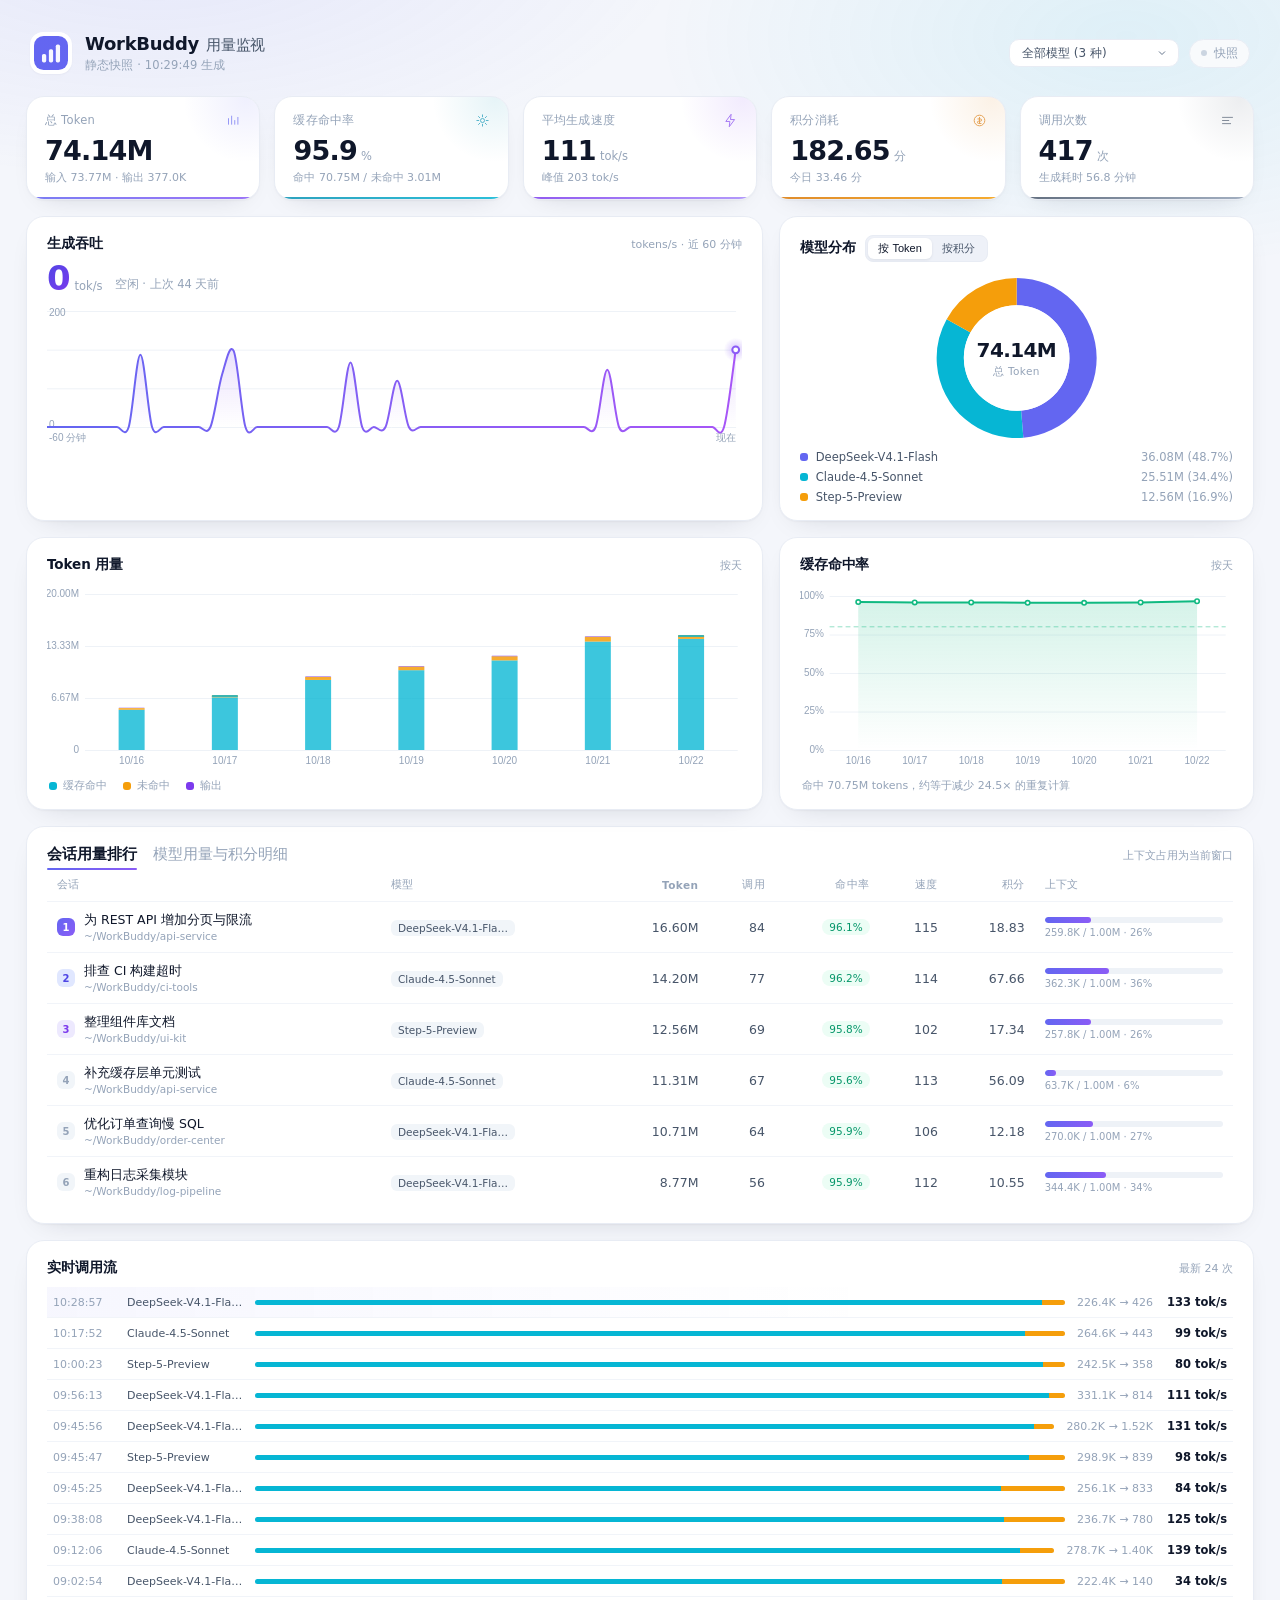
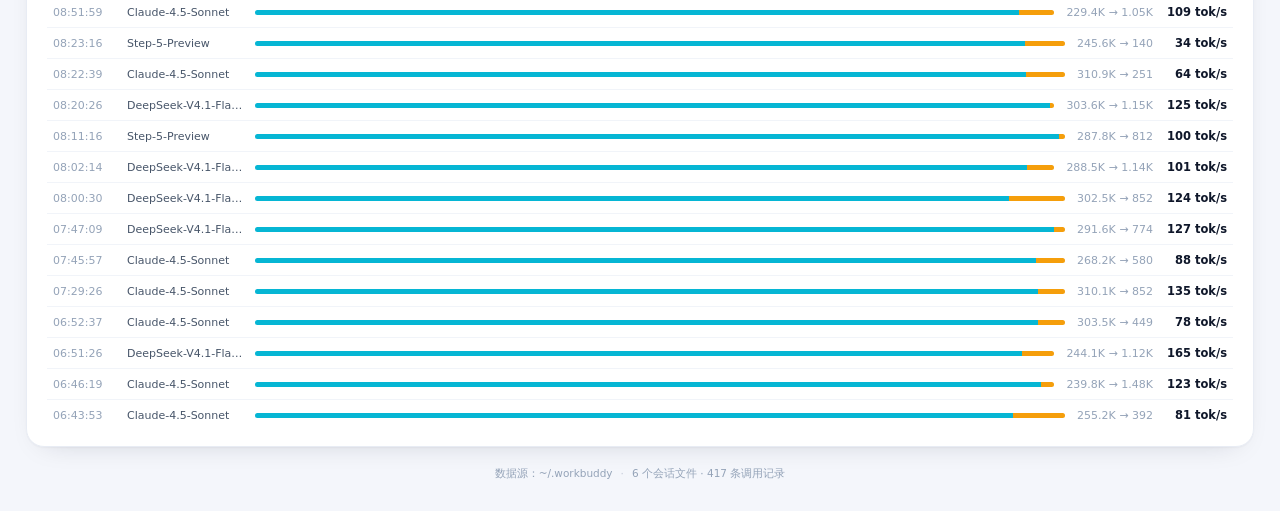
==== commit c764b508: "fix: 重构三种成分估算单价算法，采用真实基准费率与等比校准消除漂移" ====
--- a/preview.html
+++ b/preview.html
@@ -381,6 +381,58 @@
   flex: none;
 }
 
+.legend li.breakdown-item {
+  display: flex;
+  flex-direction: column;
+  align-items: stretch;
+  gap: 3px;
+  padding: 3px 0;
+}
+.breakdown-item .item-head {
+  display: flex;
+  align-items: center;
+  gap: 8px;
+  font-size: 11.5px;
+}
+.breakdown-item .item-sub {
+  display: flex;
+  justify-content: space-between;
+  align-items: center;
+  margin-left: 16px;
+  font-size: 10px;
+  color: var(--ink3);
+}
+.price-chip {
+  background: #f1f5f9;
+  color: #334155;
+  border-radius: 4px;
+  padding: 1px 6px;
+  font-weight: 550;
+  font-size: 9.5px;
+  letter-spacing: .02em;
+}
+.comp-txt {
+  font-variant-numeric: tabular-nums;
+  color: var(--ink3);
+}
+.breakdown-foot {
+  display: flex;
+  justify-content: space-between;
+  align-items: center;
+  margin-top: 6px;
+  padding-top: 6px;
+  border-top: 1px dashed var(--line);
+  font-size: 10px;
+}
+.breakdown-foot .avg-price {
+  color: var(--brand);
+  font-weight: 600;
+}
+.breakdown-foot .foot-note {
+  color: var(--ink3);
+  font-size: 9px;
+}
+
 .legend-inline {
   display: flex;
   gap: 16px;
@@ -607,7 +659,301 @@
 }
 .tip.show { opacity: 1; transform: translate(-50%, -130%) scale(1); }
 .tip b { font-weight: 600; }
-.tip .k { color: #cbd5e1; }
+/* ---------------- 自定义时间与模型筛选增强 ---------------- */
+
+.range-box {
+  position: relative;
+}
+
+.custom-date-popover {
+  position: absolute;
+  top: calc(100% + 8px);
+  left: 0;
+  z-index: 60;
+  width: 320px;
+  background: #ffffff;
+  border: 1px solid var(--line);
+  border-radius: 14px;
+  padding: 14px 16px;
+  box-shadow: 0 10px 30px -10px rgba(15, 23, 42, .18), 0 2px 6px rgba(15, 23, 42, .06);
+  animation: popIn .16s ease-out;
+}
+
+@keyframes popIn {
+  from { opacity: 0; transform: translateY(-4px) scale(.98); }
+  to { opacity: 1; transform: translateY(0) scale(1); }
+}
+
+.pop-header {
+  font-size: 13px;
+  font-weight: 600;
+  color: var(--ink);
+  margin-bottom: 10px;
+}
+
+.pop-presets {
+  display: flex;
+  flex-wrap: wrap;
+  gap: 6px;
+  margin-bottom: 12px;
+}
+
+.preset-chip {
+  border: 1px solid var(--line);
+  background: var(--bg);
+  color: var(--ink2);
+  font-size: 11.5px;
+  padding: 4px 10px;
+  border-radius: 7px;
+  cursor: pointer;
+  transition: all .15s;
+}
+
+.preset-chip:hover {
+  background: #eef2ff;
+  color: #4f46e5;
+  border-color: #c7d2fe;
+}
+
+.pop-inputs {
+  display: flex;
+  align-items: center;
+  gap: 8px;
+  margin-bottom: 14px;
+}
+
+.input-group {
+  flex: 1;
+  display: flex;
+  flex-direction: column;
+  gap: 3px;
+}
+
+.input-group label {
+  font-size: 10.5px;
+  color: var(--ink3);
+}
+
+.input-group input[type="date"] {
+  border: 1px solid var(--line);
+  border-radius: 8px;
+  padding: 5px 8px;
+  font-size: 12px;
+  font-family: inherit;
+  color: var(--ink);
+  outline: none;
+  background: #fff;
+  transition: border-color .15s;
+}
+
+.input-group input[type="date"]:focus {
+  border-color: var(--indigo);
+}
+
+.input-sep {
+  font-size: 12px;
+  color: var(--ink3);
+  margin-top: 14px;
+}
+
+.pop-actions {
+  display: flex;
+  justify-content: flex-end;
+  gap: 8px;
+}
+
+.pop-actions button {
+  font-size: 12px;
+  padding: 5px 13px;
+  border-radius: 8px;
+  cursor: pointer;
+  font-family: inherit;
+}
+
+.btn-cancel {
+  border: 1px solid var(--line);
+  background: #fff;
+  color: var(--ink2);
+}
+
+.btn-cancel:hover { background: #f8fafc; }
+
+.btn-apply {
+  border: none;
+  background: linear-gradient(135deg, #6366f1, #8b5cf6);
+  color: #fff;
+  font-weight: 500;
+  box-shadow: 0 2px 8px -2px rgba(99, 102, 241, .5);
+}
+
+.btn-apply:hover {
+  opacity: .95;
+}
+
+.model-select-wrap {
+  position: relative;
+  display: inline-flex;
+  align-items: center;
+}
+
+#model-filter {
+  appearance: none;
+  -webkit-appearance: none;
+  border: 1px solid var(--line);
+  background: #fff url('data:image/svg+xml;utf8,<svg xmlns="http://www.w3.org/2000/svg" width="12" height="12" viewBox="0 0 24 24" fill="none" stroke="%2364748b" stroke-width="2"><path d="M6 9l6 6 6-6"/></svg>') no-repeat right 10px center;
+  color: var(--ink2);
+  font-size: 12px;
+  font-family: inherit;
+  padding: 6px 28px 6px 12px;
+  border-radius: 10px;
+  cursor: pointer;
+  outline: none;
+  transition: all .18s;
+  max-width: 170px;
+  white-space: nowrap;
+  overflow: hidden;
+  text-overflow: ellipsis;
+}
+
+#model-filter:hover {
+  border-color: #cbd5e1;
+}
+
+#model-filter.active {
+  background-color: #eef2ff;
+  color: #4f46e5;
+  border-color: #a5b4fc;
+  font-weight: 500;
+}
+
+.filter-clear-btn {
+  position: absolute;
+  right: 24px;
+  border: none;
+  background: #cbd5e1;
+  color: #fff;
+  border-radius: 50%;
+  width: 15px;
+  height: 15px;
+  line-height: 14px;
+  font-size: 11px;
+  text-align: center;
+  cursor: pointer;
+  padding: 0;
+}
+
+.filter-clear-btn:hover {
+  background: #94a3b8;
+}
+
+/* ---------------- 模型卡片内度量切换 ---------------- */
+
+.card-seg {
+  display: inline-flex;
+  background: var(--bg2);
+  border: 1px solid var(--line);
+  border-radius: 8px;
+  padding: 2px;
+}
+
+.card-seg button {
+  border: 0;
+  background: transparent;
+  color: var(--ink2);
+  font-size: 11px;
+  padding: 3px 10px;
+  border-radius: 6px;
+  cursor: pointer;
+  transition: all .15s;
+}
+
+.card-seg button.on {
+  background: #fff;
+  color: var(--ink);
+  font-weight: 500;
+  box-shadow: 0 1px 3px rgba(15, 23, 42, .08);
+}
+
+/* ---------------- 表格选项卡切换 ---------------- */
+
+.tab-header {
+  display: inline-flex;
+  gap: 16px;
+  align-items: center;
+}
+
+.tbl-tab {
+  border: none;
+  background: transparent;
+  padding: 0 0 4px;
+  font-size: 15px;
+  font-weight: 500;
+  color: var(--ink3);
+  cursor: pointer;
+  position: relative;
+  transition: color .18s;
+}
+
+.tbl-tab:hover {
+  color: var(--ink2);
+}
+
+.tbl-tab.on {
+  color: var(--ink);
+  font-weight: 650;
+}
+
+.tbl-tab.on::after {
+  content: "";
+  position: absolute;
+  bottom: -2px;
+  left: 0;
+  right: 0;
+  height: 2px;
+  background: linear-gradient(90deg, #6366f1, #8b5cf6);
+  border-radius: 2px;
+}
+
+/* ---------------- 模型明细表格 ---------------- */
+
+#tbl-models .btn-filter-this {
+  border: 1px solid #c7d2fe;
+  background: #eef2ff;
+  color: #4f46e5;
+  font-size: 11px;
+  padding: 3px 9px;
+  border-radius: 6px;
+  cursor: pointer;
+  transition: all .15s;
+}
+
+#tbl-models .btn-filter-this:hover {
+  background: #6366f1;
+  color: #fff;
+  border-color: #6366f1;
+}
+
+#tbl-models .credit-bar-cell {
+  display: flex;
+  align-items: center;
+  justify-content: flex-end;
+  gap: 8px;
+}
+
+#tbl-models .credit-mini-bar {
+  width: 52px;
+  height: 6px;
+  background: #f1f5f9;
+  border-radius: 3px;
+  overflow: hidden;
+}
+
+#tbl-models .credit-mini-bar i {
+  display: block;
+  height: 100%;
+  background: linear-gradient(90deg, #f59e0b, #d97706);
+  border-radius: 3px;
+}
 
 /* ---------------- responsive ---------------- */
 
@@ -664,13 +1010,50 @@
       </div>
     </div>
 
-    <nav class="seg" id="range">
-      <button data-range="today" class="on">今日</button>
-      <button data-range="7d">近 7 天</button>
-      <button data-range="all">全部</button>
-    </nav>
+    <div class="range-box">
+      <nav class="seg" id="range">
+        <button data-range="today" class="on">今日</button>
+        <button data-range="yesterday">昨日</button>
+        <button data-range="7d">近 7 天</button>
+        <button data-range="30d">近 30 天</button>
+        <button data-range="all">全部</button>
+        <button data-range="custom" id="btn-custom-range">自定义 ▾</button>
+      </nav>
+
+      <div class="custom-date-popover" id="custom-date-popover" style="display:none">
+        <div class="pop-header">选定查询时间</div>
+        <div class="pop-presets">
+          <button type="button" class="preset-chip" data-preset="today">今日</button>
+          <button type="button" class="preset-chip" data-preset="yesterday">昨日</button>
+          <button type="button" class="preset-chip" data-preset="7d">近 7 天</button>
+          <button type="button" class="preset-chip" data-preset="30d">近 30 天</button>
+          <button type="button" class="preset-chip" data-preset="thismonth">本月</button>
+        </div>
+        <div class="pop-inputs">
+          <div class="input-group">
+            <label for="inp-start-date">开始日期</label>
+            <input type="date" id="inp-start-date">
+          </div>
+          <div class="input-sep">至</div>
+          <div class="input-group">
+            <label for="inp-end-date">结束日期</label>
+            <input type="date" id="inp-end-date">
+          </div>
+        </div>
+        <div class="pop-actions">
+          <button type="button" class="btn-cancel" id="btn-custom-cancel">取消</button>
+          <button type="button" class="btn-apply" id="btn-custom-apply">确定查询</button>
+        </div>
+      </div>
+    </div>
 
     <div class="top-right">
+      <div class="model-select-wrap">
+        <select id="model-filter" title="按模型筛选用量和积分">
+          <option value="">全部模型</option>
+        </select>
+        <button id="model-filter-clear" class="filter-clear-btn" title="清除模型筛选" style="display:none">×</button>
+      </div>
       <div class="live" id="livebadge"><i></i>实时</div>
       <button class="icon-btn" id="pause" title="暂停 / 继续刷新">
         <svg viewBox="0 0 16 16"><rect x="4" y="3" width="3" height="10" rx="1"/><rect x="9" y="3" width="3" height="10" rx="1"/></svg>
@@ -734,10 +1117,16 @@
     </article>
 
     <article class="card c-model">
-      <header><h2>模型分布</h2><span class="tag">按 token</span></header>
+      <header>
+        <h2 id="model-card-title">模型分布</h2>
+        <div class="card-seg" id="model-metric-toggle">
+          <button class="on" data-metric="tokens">按 Token</button>
+          <button data-metric="credit">按积分</button>
+        </div>
+      </header>
       <div class="donut-wrap">
         <canvas id="chart-models"></canvas>
-        <div class="donut-center"><b id="model-total">—</b><span>总 Token</span></div>
+        <div class="donut-center"><b id="model-total">—</b><span id="model-total-label">总 Token</span></div>
       </div>
       <ul class="legend" id="model-legend"></ul>
     </article>
@@ -761,10 +1150,13 @@
 
   <section class="card c-sessions">
     <header>
-      <h2>会话用量排行</h2>
-      <span class="tag">上下文占用为当前窗口</span>
+      <div class="tab-header" id="table-tabs">
+        <button class="tbl-tab on" data-tab="sessions">会话用量排行</button>
+        <button class="tbl-tab" data-tab="models">模型用量与积分明细</button>
+      </div>
+      <span class="tag" id="table-tag">上下文占用为当前窗口</span>
     </header>
-    <div class="table-wrap">
+    <div class="table-wrap" id="wrap-sessions">
       <table id="tbl-sessions">
         <thead>
           <tr>
@@ -781,6 +1173,24 @@
         <tbody></tbody>
       </table>
     </div>
+    <div class="table-wrap" id="wrap-models" style="display:none">
+      <table id="tbl-models">
+        <thead>
+          <tr>
+            <th class="col-title">模型名称</th>
+            <th class="num">Token 总量</th>
+            <th class="num">输入 / 输出</th>
+            <th class="num">缓存命中率</th>
+            <th class="num">调用次数</th>
+            <th class="num">平均速度</th>
+            <th class="num">积分消耗</th>
+            <th class="num">积分占比</th>
+            <th style="text-align:center;width:80px">操作</th>
+          </tr>
+        </thead>
+        <tbody></tbody>
+      </table>
+    </div>
   </section>
 
   <section class="card c-stream">
@@ -796,7 +1206,7 @@
 </div>
 
 <div class="tip" id="tip"></div>
-<script>window.__WB_SNAPSHOT__ = {"generated_at": 1792592442797, "range": "all", "kpi": {"tokens": 75934516, "input": 75551148, "output": 383368, "cache_hit": 72451600, "cache_miss": 3099548, "hit_rate": 0.9589741773348037, "credit": 28.01, "calls": 423, "avg_speed": 110.5671379381055, "peak_speed": 202.65111346765642, "gen_seconds": 3467.3, "today_tokens": 16587812, "today_credit": 4.18, "today_calls": 61, "all_tokens": 75934516}, "series": {"granularity": "day", "buckets": [{"label": "10/15", "hit": 5158302, "miss": 211677, "out": 52950, "credit": 3.894000000000002, "calls": 61, "t": 1791993600000}, {"label": "10/16", "hit": 6751221, "miss": 292454, "out": 47646, "credit": 3.557999999999999, "calls": 60, "t": 1792080000000}, {"label": "10/17", "hit": 8981214, "miss": 389376, "out": 57230, "credit": 4.181000000000001, "calls": 63, "t": 1792166400000}, {"label": "10/18", "hit": 10231181, "miss": 471961, "out": 55112, "credit": 4.007000000000001, "calls": 59, "t": 1792252800000}, {"label": "10/19", "hit": 11488522, "miss": 532223, "out": 54702, "credit": 3.9549999999999996, "calls": 56, "t": 1792339200000}, {"label": "10/20", "hit": 13903170, "miss": 609557, "out": 58206, "credit": 4.24, "calls": 63, "t": 1792425600000}, {"label": "10/21", "hit": 15937990, "miss": 592300, "out": 57522, "credit": 4.1789999999999985, "calls": 61, "t": 1792512000000}]}, "speeds": [{"t": 1792588842797, "v": 0.0, "out": 0, "calls": 0}, {"t": 1792588902797, "v": 0.0, "out": 0, "calls": 0}, {"t": 1792588962797, "v": 0.0, "out": 0, "calls": 0}, {"t": 1792589022797, "v": 0.0, "out": 0, "calls": 0}, {"t": 1792589082797, "v": 0.0, "out": 0, "calls": 0}, {"t": 1792589142797, "v": 0.0, "out": 0, "calls": 0}, {"t": 1792589202797, "v": 0.0, "out": 0, "calls": 0}, {"t": 1792589262797, "v": 0.0, "out": 0, "calls": 0}, {"t": 1792589322797, "v": 0.0, "out": 0, "calls": 0}, {"t": 1792589382797, "v": 0.0, "out": 0, "calls": 0}, {"t": 1792589442797, "v": 0.0, "out": 0, "calls": 0}, {"t": 1792589502797, "v": 0.0, "out": 0, "calls": 0}, {"t": 1792589562797, "v": 0.0, "out": 0, "calls": 0}, {"t": 1792589622797, "v": 0.0, "out": 0, "calls": 0}, {"t": 1792589682797, "v": 0.0, "out": 0, "calls": 0}, {"t": 1792589742797, "v": 0.0, "out": 0, "calls": 0}, {"t": 1792589802797, "v": 0.0, "out": 0, "calls": 0}, {"t": 1792589862797, "v": 0.0, "out": 0, "calls": 0}, {"t": 1792589922797, "v": 0.0, "out": 0, "calls": 0}, {"t": 1792589982797, "v": 0.0, "out": 0, "calls": 0}, {"t": 1792590042797, "v": 0.0, "out": 0, "calls": 0}, {"t": 1792590102797, "v": 0.0, "out": 0, "calls": 0}, {"t": 1792590162797, "v": 0.0, "out": 0, "calls": 0}, {"t": 1792590222797, "v": 0.0, "out": 0, "calls": 0}, {"t": 1792590282797, "v": 0.0, "out": 0, "calls": 0}, {"t": 1792590342797, "v": 0.0, "out": 0, "calls": 0}, {"t": 1792590402797, "v": 0.0, "out": 0, "calls": 0}, {"t": 1792590462797, "v": 0.0, "out": 0, "calls": 0}, {"t": 1792590522797, "v": 0.0, "out": 0, "calls": 0}, {"t": 1792590582797, "v": 0.0, "out": 0, "calls": 0}, {"t": 1792590642797, "v": 0.0, "out": 0, "calls": 0}, {"t": 1792590702797, "v": 0.0, "out": 0, "calls": 0}, {"t": 1792590762797, "v": 0.0, "out": 0, "calls": 0}, {"t": 1792590822797, "v": 0.0, "out": 0, "calls": 0}, {"t": 1792590882797, "v": 0.0, "out": 0, "calls": 0}, {"t": 1792590942797, "v": 0.0, "out": 0, "calls": 0}, {"t": 1792591002797, "v": 0.0, "out": 0, "calls": 0}, {"t": 1792591062797, "v": 0.0, "out": 0, "calls": 0}, {"t": 1792591122797, "v": 0.0, "out": 0, "calls": 0}, {"t": 1792591182797, "v": 0.0, "out": 0, "calls": 0}, {"t": 1792591242797, "v": 0.0, "out": 0, "calls": 0}, {"t": 1792591302797, "v": 0.0, "out": 0, "calls": 0}, {"t": 1792591362797, "v": 0.0, "out": 0, "calls": 0}, {"t": 1792591422797, "v": 0.0, "out": 0, "calls": 0}, {"t": 1792591482797, "v": 0.0, "out": 0, "calls": 0}, {"t": 1792591542797, "v": 0.0, "out": 0, "calls": 0}, {"t": 1792591602797, "v": 0.0, "out": 0, "calls": 0}, {"t": 1792591662797, "v": 0.0, "out": 0, "calls": 0}, {"t": 1792591722797, "v": 0.0, "out": 0, "calls": 0}, {"t": 1792591782797, "v": 0.0, "out": 0, "calls": 0}, {"t": 1792591842797, "v": 0.0, "out": 0, "calls": 0}, {"t": 1792591902797, "v": 0.0, "out": 0, "calls": 0}, {"t": 1792591962797, "v": 0.0, "out": 0, "calls": 0}, {"t": 1792592022797, "v": 0.0, "out": 0, "calls": 0}, {"t": 1792592082797, "v": 0.0, "out": 0, "calls": 0}, {"t": 1792592142797, "v": 0.0, "out": 0, "calls": 0}, {"t": 1792592202797, "v": 0.0, "out": 0, "calls": 0}, {"t": 1792592262797, "v": 0.0, "out": 0, "calls": 0}, {"t": 1792592322797, "v": 0.0, "out": 0, "calls": 0}, {"t": 1792592382797, "v": 52.8, "out": 169, "calls": 1}], "models": [{"name": "DeepSeek-V4.1-Flash", "tokens": 36694179, "in": 36504529, "out": 189650, "calls": 206, "hit": 35036575, "credit": 13.82, "share": 0.4832345148548784}, {"name": "Claude-4.5-Sonnet", "tokens": 26146767, "in": 26013046, "out": 133721, "calls": 146, "hit": 24935641, "credit": 9.76, "share": 0.34433309616406854}, {"name": "Step-5-Preview", "tokens": 13093570, "in": 13033573, "out": 59997, "calls": 71, "hit": 12479384, "credit": 4.44, "share": 0.1724323889810531}], "sessions": [{"id": "demo-02", "title": "为 REST API 增加分页与限流", "cwd": "~/WorkBuddy/api-service", "model": "DeepSeek-V4.1-Flash", "tokens": 16933564, "in": 16848056, "out": 85508, "calls": 85, "hit_rate": 0.9600467852196123, "credit": 6.15, "speed": 114.45827482675583, "last": 1792592390782, "used": 259780, "size": 1000000, "active": true}, {"id": "demo-03", "title": "排查 CI 构建超时", "cwd": "~/WorkBuddy/ci-tools", "model": "Claude-4.5-Sonnet", "tokens": 14258664, "in": 14187240, "out": 71424, "calls": 77, "hit_rate": 0.9617406909307237, "credit": 5.2, "speed": 113.17741015402167, "last": 1792581022102, "used": 362263, "size": 1000000, "active": false}, {"id": "demo-05", "title": "整理组件库文档", "cwd": "~/WorkBuddy/ui-kit", "model": "Step-5-Preview", "tokens": 13093570, "in": 13033573, "out": 59997, "calls": 71, "hit_rate": 0.9574798867509317, "credit": 4.44, "speed": 103.36219579846122, "last": 1792582086841, "used": 257843, "size": 1000000, "active": false}, {"id": "demo-04", "title": "补充缓存层单元测试", "cwd": "~/WorkBuddy/api-service", "model": "Claude-4.5-Sonnet", "tokens": 11888103, "in": 11825806, "out": 62297, "calls": 69, "hit_rate": 0.954792848791871, "credit": 4.56, "speed": 112.67684605395004, "last": 1792582851587, "used": 63672, "size": 1000000, "active": false}, {"id": "demo-06", "title": "优化订单查询慢 SQL", "cwd": "~/WorkBuddy/order-center", "model": "DeepSeek-V4.1-Flash", "tokens": 11201085, "in": 11149117, "out": 51968, "calls": 66, "hit_rate": 0.9586460524183216, "credit": 3.88, "speed": 106.10868135951748, "last": 1792579790795, "used": 270013, "size": 1000000, "active": false}, {"id": "demo-01", "title": "重构日志采集模块", "cwd": "~/WorkBuddy/log-pipeline", "model": "DeepSeek-V4.1-Flash", "tokens": 8559530, "in": 8507356, "out": 52174, "calls": 55, "hit_rate": 0.9607680694213337, "credit": 3.79, "speed": 111.95128336072715, "last": 1792584228576, "used": 344364, "size": 1000000, "active": false}], "recent": [{"t": 1792592390782, "model": "DeepSeek-V4.1-Flash", "in": 335463, "out": 169, "hit": 313795, "miss": 21668, "credit": 0.02, "dur": 3200, "speed": 52.8, "tool": "Grep", "title": "为 REST API 增加分页与限流"}, {"t": 1792584228576, "model": "DeepSeek-V4.1-Flash", "in": 270217, "out": 1162, "hit": 267115, "miss": 3102, "credit": 0.082, "dur": 11180, "speed": 103.9, "tool": "Edit", "title": "重构日志采集模块"}, {"t": 1792582851587, "model": "Claude-4.5-Sonnet", "in": 279698, "out": 1032, "hit": 262903, "miss": 16795, "credit": 0.074, "dur": 13223, "speed": 78.0, "tool": "Glob", "title": "补充缓存层单元测试"}, {"t": 1792582086841, "model": "Step-5-Preview", "in": 279213, "out": 897, "hit": 271381, "miss": 7832, "credit": 0.066, "dur": 7436, "speed": 120.6, "tool": "Read", "title": "整理组件库文档"}, {"t": 1792581022102, "model": "Claude-4.5-Sonnet", "in": 325417, "out": 887, "hit": 311745, "miss": 13672, "credit": 0.065, "dur": 12496, "speed": 71.0, "tool": "Bash", "title": "排查 CI 构建超时"}, {"t": 1792580644966, "model": "Step-5-Preview", "in": 254397, "out": 2042, "hit": 237159, "miss": 17238, "credit": 0.137, "dur": 12800, "speed": 159.5, "tool": "TaskCreate", "title": "整理组件库文档"}, {"t": 1792579790795, "model": "DeepSeek-V4.1-Flash", "in": 280171, "out": 1524, "hit": 272979, "miss": 7192, "credit": 0.104, "dur": 11643, "speed": 130.9, "tool": "Grep", "title": "优化订单查询慢 SQL"}, {"t": 1792579487447, "model": "DeepSeek-V4.1-Flash", "in": 256695, "out": 339, "hit": 236987, "miss": 19708, "credit": 0.031, "dur": 2482, "speed": 136.6, "tool": "Edit", "title": "优化订单查询慢 SQL"}, {"t": 1792577990396, "model": "Claude-4.5-Sonnet", "in": 296427, "out": 1286, "hit": 272929, "miss": 23498, "credit": 0.09, "dur": 10299, "speed": 124.9, "tool": "Write", "title": "补充缓存层单元测试"}, {"t": 1792577932101, "model": "DeepSeek-V4.1-Flash", "in": 235204, "out": 252, "hit": 230813, "miss": 4391, "credit": 0.026, "dur": 4659, "speed": 54.1, "tool": "Grep", "title": "优化订单查询慢 SQL"}, {"t": 1792576823950, "model": "Step-5-Preview", "in": 242466, "out": 358, "hit": 235954, "miss": 6512, "credit": 0.032, "dur": 4495, "speed": 79.6, "tool": "Edit", "title": "整理组件库文档"}, {"t": 1792576573708, "model": "DeepSeek-V4.1-Flash", "in": 331087, "out": 814, "hit": 324572, "miss": 6515, "credit": 0.06, "dur": 7304, "speed": 111.4, "tool": "Write", "title": "为 REST API 增加分页与限流"}, {"t": 1792575947644, "model": "Step-5-Preview", "in": 298850, "out": 839, "hit": 285395, "miss": 13455, "credit": 0.062, "dur": 8555, "speed": 98.1, "tool": "Glob", "title": "整理组件库文档"}, {"t": 1792575488411, "model": "DeepSeek-V4.1-Flash", "in": 236650, "out": 780, "hit": 218663, "miss": 17987, "credit": 0.058, "dur": 6264, "speed": 124.5, "tool": "TaskCreate", "title": "优化订单查询慢 SQL"}, {"t": 1792573926979, "model": "Claude-4.5-Sonnet", "in": 278671, "out": 1398, "hit": 266582, "miss": 12089, "credit": 0.097, "dur": 10055, "speed": 139.0, "tool": "Read", "title": "排查 CI 构建超时"}, {"t": 1792573374728, "model": "DeepSeek-V4.1-Flash", "in": 222390, "out": 140, "hit": 205082, "miss": 17308, "credit": 0.019, "dur": 4137, "speed": 33.8, "tool": "Write", "title": "优化订单查询慢 SQL"}, {"t": 1792572719865, "model": "Claude-4.5-Sonnet", "in": 229443, "out": 1051, "hit": 219361, "miss": 10082, "credit": 0.075, "dur": 9654, "speed": 108.9, "tool": "Glob", "title": "补充缓存层单元测试"}, {"t": 1792570996096, "model": "Step-5-Preview", "in": 245578, "out": 140, "hit": 233576, "miss": 12002, "credit": 0.019, "dur": 4078, "speed": 34.3, "tool": "Glob", "title": "整理组件库文档"}, {"t": 1792570959694, "model": "Claude-4.5-Sonnet", "in": 310925, "out": 251, "hit": 295920, "miss": 15005, "credit": 0.026, "dur": 3923, "speed": 64.0, "tool": "Grep", "title": "排查 CI 构建超时"}, {"t": 1792570826049, "model": "DeepSeek-V4.1-Flash", "in": 303606, "out": 1150, "hit": 301921, "miss": 1685, "credit": 0.081, "dur": 9168, "speed": 125.4, "tool": "Edit", "title": "为 REST API 增加分页与限流"}, {"t": 1792570276981, "model": "Step-5-Preview", "in": 287802, "out": 812, "hit": 285388, "miss": 2414, "credit": 0.06, "dur": 8121, "speed": 100.0, "tool": "Glob", "title": "整理组件库文档"}, {"t": 1792569734959, "model": "DeepSeek-V4.1-Flash", "in": 288527, "out": 1142, "hit": 278811, "miss": 9716, "credit": 0.081, "dur": 11280, "speed": 101.2, "tool": "Write", "title": "优化订单查询慢 SQL"}, {"t": 1792569630425, "model": "DeepSeek-V4.1-Flash", "in": 302477, "out": 852, "hit": 281554, "miss": 20923, "credit": 0.063, "dur": 6880, "speed": 123.8, "tool": "Glob", "title": "为 REST API 增加分页与限流"}, {"t": 1792568829155, "model": "DeepSeek-V4.1-Flash", "in": 291630, "out": 774, "hit": 287571, "miss": 4059, "credit": 0.058, "dur": 6118, "speed": 126.5, "tool": "Grep", "title": "优化订单查询慢 SQL"}], "status": {"files": 6, "records": 423, "last_scan": 1792592442782, "sessions": 6, "source": "~/.workbuddy/projects（演示数据）"}};</script>
+<script>window.__WB_SNAPSHOT__ = {"generated_at": 1792664989254, "range": "all", "start": 1792109244131, "end": 1792664989254, "selected_model": null, "kpi": {"tokens": 74142591, "input": 73765587, "output": 377004, "cache_hit": 70754033, "cache_miss": 3011554, "hit_rate": 0.959173998032443, "credit": 182.65, "calls": 417, "avg_speed": 110.65103206673977, "peak_speed": 202.65111346765642, "gen_seconds": 3407.1, "today_tokens": 14795887, "today_credit": 33.46, "today_calls": 55, "all_tokens": 74142591, "all_credit": 182.65}, "series": {"granularity": "day", "buckets": [{"label": "10/16", "hit": 5158302, "miss": 211677, "out": 52950, "credit": 15.904000000000003, "calls": 61, "t": 1792080000000}, {"label": "10/17", "hit": 6751221, "miss": 292454, "out": 47646, "credit": 15.593999999999992, "calls": 60, "t": 1792166400000}, {"label": "10/18", "hit": 8981214, "miss": 389376, "out": 57230, "credit": 22.754, "calls": 63, "t": 1792252800000}, {"label": "10/19", "hit": 10231181, "miss": 471961, "out": 55112, "credit": 27.774000000000004, "calls": 59, "t": 1792339200000}, {"label": "10/20", "hit": 11488522, "miss": 532223, "out": 54702, "credit": 29.835, "calls": 56, "t": 1792425600000}, {"label": "10/21", "hit": 13903170, "miss": 609557, "out": 58206, "credit": 37.332, "calls": 63, "t": 1792512000000}, {"label": "10/22", "hit": 14240423, "miss": 504306, "out": 51158, "credit": 33.459, "calls": 55, "t": 1792598400000}]}, "speeds": [{"t": 1792661389254, "v": 0.0, "out": 0, "calls": 0}, {"t": 1792661449254, "v": 0.0, "out": 0, "calls": 0}, {"t": 1792661509254, "v": 0.0, "out": 0, "calls": 0}, {"t": 1792661569254, "v": 0.0, "out": 0, "calls": 0}, {"t": 1792661629254, "v": 0.0, "out": 0, "calls": 0}, {"t": 1792661689254, "v": 0.0, "out": 0, "calls": 0}, {"t": 1792661749254, "v": 0.0, "out": 0, "calls": 0}, {"t": 1792661809254, "v": 0.0, "out": 0, "calls": 0}, {"t": 1792661869254, "v": 124.5, "out": 780, "calls": 1}, {"t": 1792661929254, "v": 0.0, "out": 0, "calls": 0}, {"t": 1792661989254, "v": 0.0, "out": 0, "calls": 0}, {"t": 1792662049254, "v": 0.0, "out": 0, "calls": 0}, {"t": 1792662109254, "v": 0.0, "out": 0, "calls": 0}, {"t": 1792662169254, "v": 0.0, "out": 0, "calls": 0}, {"t": 1792662229254, "v": 0.0, "out": 0, "calls": 0}, {"t": 1792662289254, "v": 90.4, "out": 1672, "calls": 2}, {"t": 1792662349254, "v": 130.9, "out": 1524, "calls": 1}, {"t": 1792662409254, "v": 0.0, "out": 0, "calls": 0}, {"t": 1792662469254, "v": 0.0, "out": 0, "calls": 0}, {"t": 1792662529254, "v": 0.0, "out": 0, "calls": 0}, {"t": 1792662589254, "v": 0.0, "out": 0, "calls": 0}, {"t": 1792662649254, "v": 0.0, "out": 0, "calls": 0}, {"t": 1792662709254, "v": 0.0, "out": 0, "calls": 0}, {"t": 1792662769254, "v": 0.0, "out": 0, "calls": 0}, {"t": 1792662829254, "v": 0.0, "out": 0, "calls": 0}, {"t": 1792662889254, "v": 0.0, "out": 0, "calls": 0}, {"t": 1792662949254, "v": 111.4, "out": 814, "calls": 1}, {"t": 1792663009254, "v": 0.0, "out": 0, "calls": 0}, {"t": 1792663069254, "v": 0.0, "out": 0, "calls": 0}, {"t": 1792663129254, "v": 0.0, "out": 0, "calls": 0}, {"t": 1792663189254, "v": 79.6, "out": 358, "calls": 1}, {"t": 1792663249254, "v": 0.0, "out": 0, "calls": 0}, {"t": 1792663309254, "v": 0.0, "out": 0, "calls": 0}, {"t": 1792663369254, "v": 0.0, "out": 0, "calls": 0}, {"t": 1792663429254, "v": 0.0, "out": 0, "calls": 0}, {"t": 1792663489254, "v": 0.0, "out": 0, "calls": 0}, {"t": 1792663549254, "v": 0.0, "out": 0, "calls": 0}, {"t": 1792663609254, "v": 0.0, "out": 0, "calls": 0}, {"t": 1792663669254, "v": 0.0, "out": 0, "calls": 0}, {"t": 1792663729254, "v": 0.0, "out": 0, "calls": 0}, {"t": 1792663789254, "v": 0.0, "out": 0, "calls": 0}, {"t": 1792663849254, "v": 0.0, "out": 0, "calls": 0}, {"t": 1792663909254, "v": 0.0, "out": 0, "calls": 0}, {"t": 1792663969254, "v": 0.0, "out": 0, "calls": 0}, {"t": 1792664029254, "v": 0.0, "out": 0, "calls": 0}, {"t": 1792664089254, "v": 0.0, "out": 0, "calls": 0}, {"t": 1792664149254, "v": 0.0, "out": 0, "calls": 0}, {"t": 1792664209254, "v": 0.0, "out": 0, "calls": 0}, {"t": 1792664269254, "v": 98.8, "out": 443, "calls": 1}, {"t": 1792664329254, "v": 0.0, "out": 0, "calls": 0}, {"t": 1792664389254, "v": 0.0, "out": 0, "calls": 0}, {"t": 1792664449254, "v": 0.0, "out": 0, "calls": 0}, {"t": 1792664509254, "v": 0.0, "out": 0, "calls": 0}, {"t": 1792664569254, "v": 0.0, "out": 0, "calls": 0}, {"t": 1792664629254, "v": 0.0, "out": 0, "calls": 0}, {"t": 1792664689254, "v": 0.0, "out": 0, "calls": 0}, {"t": 1792664749254, "v": 0.0, "out": 0, "calls": 0}, {"t": 1792664809254, "v": 0.0, "out": 0, "calls": 0}, {"t": 1792664869254, "v": 0.0, "out": 0, "calls": 0}, {"t": 1792664929254, "v": 133.1, "out": 426, "calls": 1}], "models": [{"name": "DeepSeek-V4.1-Flash", "tokens": 36078472, "in": 35889485, "out": 188987, "calls": 204, "hit": 34443434, "miss": 1446051, "credit": 41.56, "share": 0.4866, "credit_share": 0.2275, "hit_rate": 0.9597, "speed": 111.5}, {"name": "Claude-4.5-Sonnet", "tokens": 25507098, "in": 25376139, "out": 130959, "calls": 144, "hit": 24339755, "miss": 1036384, "credit": 123.75, "share": 0.344, "credit_share": 0.6775, "hit_rate": 0.9592, "speed": 113.6}, {"name": "Step-5-Preview", "tokens": 12557021, "in": 12499963, "out": 57058, "calls": 69, "hit": 11970844, "miss": 529119, "credit": 17.34, "share": 0.1694, "credit_share": 0.0949, "hit_rate": 0.9577, "speed": 101.8}], "all_models": [{"name": "DeepSeek-V4.1-Flash", "tokens": 36078472, "in": 35889485, "out": 188987, "calls": 204, "hit": 34443434, "miss": 1446051, "credit": 41.56, "share": 0.4866, "credit_share": 0.2275, "hit_rate": 0.9597, "speed": 111.5}, {"name": "Claude-4.5-Sonnet", "tokens": 25507098, "in": 25376139, "out": 130959, "calls": 144, "hit": 24339755, "miss": 1036384, "credit": 123.75, "share": 0.344, "credit_share": 0.6775, "hit_rate": 0.9592, "speed": 113.6}, {"name": "Step-5-Preview", "tokens": 12557021, "in": 12499963, "out": 57058, "calls": 69, "hit": 11970844, "miss": 529119, "credit": 17.34, "share": 0.1694, "credit_share": 0.0949, "hit_rate": 0.9577, "speed": 101.8}], "breakdown": null, "sessions": [{"id": "demo-02", "title": "为 REST API 增加分页与限流", "cwd": "~/WorkBuddy/api-service", "model": "DeepSeek-V4.1-Flash", "tokens": 16597932, "in": 16512593, "out": 85339, "calls": 84, "hit_rate": 0.9605473228826024, "credit": 18.83, "speed": 114.7234653506608, "last": 1792662973708, "used": 259780, "size": 1000000, "active": false}, {"id": "demo-03", "title": "排查 CI 构建超时", "cwd": "~/WorkBuddy/ci-tools", "model": "Claude-4.5-Sonnet", "tokens": 14197438, "in": 14126458, "out": 70980, "calls": 77, "hit_rate": 0.9616276068636597, "credit": 67.66, "speed": 113.91978429389955, "last": 1792664272316, "used": 362263, "size": 1000000, "active": false}, {"id": "demo-05", "title": "整理组件库文档", "cwd": "~/WorkBuddy/ui-kit", "model": "Step-5-Preview", "tokens": 12557021, "in": 12499963, "out": 57058, "calls": 69, "hit_rate": 0.9576703547042499, "credit": 17.34, "speed": 101.84963710555535, "last": 1792663223950, "used": 257843, "size": 1000000, "active": false}, {"id": "demo-04", "title": "补充缓存层单元测试", "cwd": "~/WorkBuddy/api-service", "model": "Claude-4.5-Sonnet", "tokens": 11309660, "in": 11249681, "out": 59979, "calls": 67, "hit_rate": 0.9560593762614247, "credit": 56.09, "speed": 113.30474535287894, "last": 1792659119865, "used": 63672, "size": 1000000, "active": false}, {"id": "demo-06", "title": "优化订单查询慢 SQL", "cwd": "~/WorkBuddy/order-center", "model": "DeepSeek-V4.1-Flash", "tokens": 10708595, "in": 10657218, "out": 51377, "calls": 64, "hit_rate": 0.9589985866855684, "credit": 12.18, "speed": 106.45413274598495, "last": 1792662356264, "used": 270013, "size": 1000000, "active": false}, {"id": "demo-01", "title": "重构日志采集模块", "cwd": "~/WorkBuddy/log-pipeline", "model": "DeepSeek-V4.1-Flash", "tokens": 8771945, "in": 8719674, "out": 52271, "calls": 56, "hit_rate": 0.9589865400931273, "credit": 10.55, "speed": 111.68826173911557, "last": 1792664937240, "used": 344364, "size": 1000000, "active": true}], "recent": [{"t": 1792664937240, "model": "DeepSeek-V4.1-Flash", "in": 226412, "out": 426, "hit": 219805, "miss": 6607, "credit": 0.183, "dur": 3200, "speed": 133.1, "tool": "Write", "title": "重构日志采集模块"}, {"t": 1792664272316, "model": "Claude-4.5-Sonnet", "in": 264635, "out": 443, "hit": 251691, "miss": 12944, "credit": 1.21, "dur": 4486, "speed": 98.8, "tool": "Glob", "title": "排查 CI 构建超时"}, {"t": 1792663223950, "model": "Step-5-Preview", "in": 242466, "out": 358, "hit": 235954, "miss": 6512, "credit": 0.237, "dur": 4495, "speed": 79.6, "tool": "Edit", "title": "整理组件库文档"}, {"t": 1792662973708, "model": "DeepSeek-V4.1-Flash", "in": 331087, "out": 814, "hit": 324572, "miss": 6515, "credit": 0.234, "dur": 7304, "speed": 111.4, "tool": "Write", "title": "为 REST API 增加分页与限流"}, {"t": 1792662356264, "model": "DeepSeek-V4.1-Flash", "in": 280171, "out": 1524, "hit": 272979, "miss": 7192, "credit": 0.269, "dur": 11643, "speed": 130.9, "tool": "Glob", "title": "优化订单查询慢 SQL"}, {"t": 1792662347644, "model": "Step-5-Preview", "in": 298850, "out": 839, "hit": 285395, "miss": 13455, "credit": 0.395, "dur": 8555, "speed": 98.1, "tool": "Glob", "title": "整理组件库文档"}, {"t": 1792662325826, "model": "DeepSeek-V4.1-Flash", "in": 256123, "out": 833, "hit": 235764, "miss": 20359, "credit": 0.408, "dur": 9946, "speed": 83.8, "tool": "Edit", "title": "重构日志采集模块"}, {"t": 1792661888411, "model": "DeepSeek-V4.1-Flash", "in": 236650, "out": 780, "hit": 218663, "miss": 17987, "credit": 0.366, "dur": 6264, "speed": 124.5, "tool": "TaskCreate", "title": "优化订单查询慢 SQL"}, {"t": 1792660326979, "model": "Claude-4.5-Sonnet", "in": 278671, "out": 1398, "hit": 266582, "miss": 12089, "credit": 1.372, "dur": 10055, "speed": 139.0, "tool": "Read", "title": "排查 CI 构建超时"}, {"t": 1792659774728, "model": "DeepSeek-V4.1-Flash", "in": 222390, "out": 140, "hit": 205082, "miss": 17308, "credit": 0.316, "dur": 4137, "speed": 33.8, "tool": "Write", "title": "优化订单查询慢 SQL"}, {"t": 1792659119865, "model": "Claude-4.5-Sonnet", "in": 229443, "out": 1051, "hit": 219361, "miss": 10082, "credit": 1.118, "dur": 9654, "speed": 108.9, "tool": "Glob", "title": "补充缓存层单元测试"}, {"t": 1792657396096, "model": "Step-5-Preview", "in": 245578, "out": 140, "hit": 233576, "miss": 12002, "credit": 0.305, "dur": 4078, "speed": 34.3, "tool": "Glob", "title": "整理组件库文档"}, {"t": 1792657359694, "model": "Claude-4.5-Sonnet", "in": 310925, "out": 251, "hit": 295920, "miss": 15005, "credit": 1.376, "dur": 3923, "speed": 64.0, "tool": "Grep", "title": "排查 CI 构建超时"}, {"t": 1792657226049, "model": "DeepSeek-V4.1-Flash", "in": 303606, "out": 1150, "hit": 301921, "miss": 1685, "credit": 0.177, "dur": 9168, "speed": 125.4, "tool": "Edit", "title": "为 REST API 增加分页与限流"}, {"t": 1792656676981, "model": "Step-5-Preview", "in": 287802, "out": 812, "hit": 285388, "miss": 2414, "credit": 0.228, "dur": 8121, "speed": 100.0, "tool": "Glob", "title": "整理组件库文档"}, {"t": 1792656134959, "model": "DeepSeek-V4.1-Flash", "in": 288527, "out": 1142, "hit": 278811, "miss": 9716, "credit": 0.285, "dur": 11280, "speed": 101.2, "tool": "Write", "title": "优化订单查询慢 SQL"}, {"t": 1792656030425, "model": "DeepSeek-V4.1-Flash", "in": 302477, "out": 852, "hit": 281554, "miss": 20923, "credit": 0.431, "dur": 6880, "speed": 123.8, "tool": "Glob", "title": "为 REST API 增加分页与限流"}, {"t": 1792655229155, "model": "DeepSeek-V4.1-Flash", "in": 291630, "out": 774, "hit": 287571, "miss": 4059, "credit": 0.186, "dur": 6118, "speed": 126.5, "tool": "Grep", "title": "优化订单查询慢 SQL"}, {"t": 1792655157528, "model": "Claude-4.5-Sonnet", "in": 268191, "out": 580, "hit": 258554, "miss": 9637, "credit": 1.152, "dur": 6577, "speed": 88.2, "tool": "TaskCreate", "title": "排查 CI 构建超时"}, {"t": 1792654166108, "model": "Claude-4.5-Sonnet", "in": 310150, "out": 852, "hit": 299715, "miss": 10435, "credit": 1.34, "dur": 6295, "speed": 135.3, "tool": "Edit", "title": "排查 CI 构建超时"}, {"t": 1792651957371, "model": "Claude-4.5-Sonnet", "in": 303453, "out": 449, "hit": 293256, "miss": 10197, "credit": 1.253, "dur": 5791, "speed": 77.5, "tool": "Grep", "title": "补充缓存层单元测试"}, {"t": 1792651886195, "model": "DeepSeek-V4.1-Flash", "in": 244084, "out": 1123, "hit": 234140, "miss": 9944, "credit": 0.275, "dur": 6819, "speed": 164.7, "tool": "Edit", "title": "优化订单查询慢 SQL"}, {"t": 1792651579326, "model": "Claude-4.5-Sonnet", "in": 239764, "out": 1479, "hit": 235626, "miss": 4138, "credit": 1.053, "dur": 12062, "speed": 122.6, "tool": "TaskCreate", "title": "补充缓存层单元测试"}, {"t": 1792651433913, "model": "Claude-4.5-Sonnet", "in": 255193, "out": 392, "hit": 238832, "miss": 16361, "credit": 1.266, "dur": 4840, "speed": 81.0, "tool": "Read", "title": "补充缓存层单元测试"}], "status": {"files": 6, "records": 417, "last_scan": 1792664989240, "sessions": 6, "source": "~/.workbuddy/projects（演示数据）"}};</script>
 <script>
 /* WorkBuddy Token Monitor — 前端面板 */
 (function () {
@@ -820,6 +1230,11 @@
 
   const state = {
     range: "today",
+    customStart: "",
+    customEnd: "",
+    model: "",
+    modelMetric: "tokens", // "tokens" | "credit"
+    activeTab: "sessions", // "sessions" | "models"
     paused: false,
     data: null,
     lastUpdate: 0,
@@ -1245,13 +1660,21 @@
 
   /* ------------------------------------------------ 环形图 */
 
-  function drawDonut(canvas, models, animate) {
+  function drawDonut(canvas, models, animate, breakdown) {
     const d = fit(canvas);
     const ctx = d.ctx, W = d.w, H = d.h;
     const cx = W / 2, cy = H / 2;
     const R = Math.min(W, H) / 2 - 6;
     const r = R * 0.66;
-    const total = models.reduce((s, m) => s + m.tokens, 0);
+    const isCredit = state.modelMetric === "credit";
+
+    let parts = null, total = 0;
+    if (breakdown) {
+      parts = isCredit ? breakdown.credit_parts : breakdown.token_parts;
+      total = isCredit ? breakdown.credit : breakdown.tokens;
+    } else {
+      total = models.reduce((s, m) => s + (isCredit ? m.credit : m.tokens), 0);
+    }
 
     if (!total) {
       ctx.strokeStyle = "#eef2f7";
@@ -1264,17 +1687,33 @@
 
     const prog = animate ? state._p || 0 : 1;
     let a0 = -Math.PI / 2;
-    models.forEach((m, i) => {
-      const frac = m.tokens / total;
-      const a1 = a0 + frac * Math.PI * 2 * prog;
-      ctx.beginPath();
-      ctx.arc(cx, cy, R, a0, a1);
-      ctx.arc(cx, cy, r, a1, a0, true);
-      ctx.closePath();
-      ctx.fillStyle = MODEL_COLORS[i % MODEL_COLORS.length];
-      ctx.fill();
-      a0 = a1;
-    });
+
+    if (breakdown && parts) {
+      parts.forEach((p) => {
+        const frac = p.share;
+        const a1 = a0 + frac * Math.PI * 2 * prog;
+        ctx.beginPath();
+        ctx.arc(cx, cy, R, a0, a1);
+        ctx.arc(cx, cy, r, a1, a0, true);
+        ctx.closePath();
+        ctx.fillStyle = p.color;
+        ctx.fill();
+        a0 = a1;
+      });
+    } else {
+      models.forEach((m, i) => {
+        const val = isCredit ? m.credit : m.tokens;
+        const frac = val / total;
+        const a1 = a0 + frac * Math.PI * 2 * prog;
+        ctx.beginPath();
+        ctx.arc(cx, cy, R, a0, a1);
+        ctx.arc(cx, cy, r, a1, a0, true);
+        ctx.closePath();
+        ctx.fillStyle = MODEL_COLORS[i % MODEL_COLORS.length];
+        ctx.fill();
+        a0 = a1;
+      });
+    }
 
     // 内圈阴影
     ctx.beginPath();
@@ -1282,7 +1721,10 @@
     ctx.fillStyle = "#fff";
     ctx.fill();
 
-    canvas._hit = { donut: true, cx: cx, cy: cy, R: R, r: r, models: models, total: total };
+    canvas._hit = {
+      donut: true, cx: cx, cy: cy, R: R, r: r,
+      parts: parts, models: models, total: total, isCredit: isCredit
+    };
   }
 
   /* ------------------------------------------------ hover */
@@ -1357,18 +1799,46 @@
           let ang = Math.atan2(dy, dx) + Math.PI / 2;
           if (ang < 0) ang += Math.PI * 2;
           let acc = 0;
-          for (let i = 0; i < hit.donut.models.length; i++) {
-            const m = hit.donut.models[i];
-            const f = m.tokens / hit.donut.total;
-            if (ang >= acc && ang < acc + f) {
-              showTip(
-                '<b>' + m.name + '</b><br>' + compact(m.tokens) + ' tokens · ' + (f * 100).toFixed(1) + '%<br>' +
-                '<span class="k">' + m.calls + ' 次调用 · 命中率 ' + pct(m.hit / (m.in || 1)) + '</span>',
-                px, py
-              );
-              return;
+          if (hit.donut.parts) {
+            for (let i = 0; i < hit.donut.parts.length; i++) {
+              const p = hit.donut.parts[i];
+              const f = p.share * Math.PI * 2;
+              if (ang >= acc && ang < acc + f) {
+                const valTxt = hit.donut.isCredit ? p.val.toFixed(2) + " 分" : compact(p.val);
+                const priceTxt = (p.price ? p.price.toFixed(2) : "0.00") + " 分/M";
+                const compTxt = hit.donut.isCredit
+                  ? '<span class="k">Token 用量</span> ' + compact(p.tok || 0)
+                  : '<span class="k">积分消耗</span> ' + (p.crd !== undefined ? p.crd.toFixed(2) : "0.00") + " 分";
+                showTip(
+                  '<b>' + esc(p.name) + '</b><br>' +
+                  '<span class="k">' + (hit.donut.isCredit ? "积分消耗" : "Token 用量") + '</span> ' + valTxt + ' (' + (p.share * 100).toFixed(1) + '%)<br>' +
+                  compTxt + '<br>' +
+                  '<span class="k">估算单价</span> <b>' + priceTxt + '</b>',
+                  px, py
+                );
+                return;
+              }
+              acc += f;
             }
-            acc += f;
+          } else {
+            for (let i = 0; i < hit.donut.models.length; i++) {
+              const m = hit.donut.models[i];
+              const val = hit.donut.isCredit ? m.credit : m.tokens;
+              const f = (val / (hit.donut.total || 1)) * Math.PI * 2;
+              if (ang >= acc && ang < acc + f) {
+                const cShare = (m.credit_share !== undefined ? m.credit_share * 100 : ((m.credit / (hit.donut.total || 1)) * 100)).toFixed(1);
+                const tShare = (m.share !== undefined ? m.share * 100 : ((m.tokens / (hit.donut.total || 1)) * 100)).toFixed(1);
+                showTip(
+                  '<b>' + esc(m.name) + '</b><br>' +
+                  '<span class="k">Token 用量</span> ' + compact(m.tokens) + ' (' + tShare + '%)<br>' +
+                  '<span class="k">积分消耗</span> ' + m.credit.toFixed(2) + ' 分 (' + cShare + '%)<br>' +
+                  '<span class="k">' + m.calls + ' 次调用 · 命中率 ' + pct(m.hit / (m.in || 1)) + '</span>',
+                  px, py
+                );
+                return;
+              }
+              acc += f;
+            }
           }
         }
       }
@@ -1421,15 +1891,79 @@
     $("#now-sub").textContent = sub;
   }
 
-  function renderModels(models) {
+  function renderModels(models, breakdown) {
     const box = $("#model-legend");
-    const total = models.reduce((s, m) => s + m.tokens, 0);
-    $("#model-total").textContent = compact(total);
-    box.innerHTML = models.slice(0, 6).map((m, i) =>
-      '<li><i style="background:' + MODEL_COLORS[i % MODEL_COLORS.length] + '"></i>' +
-      '<span class="lname" title="' + esc(m.name) + '">' + esc(m.name) + "</span>" +
-      '<span class="lval">' + (total ? ((m.tokens / total) * 100).toFixed(1) : "0") + "%</span></li>"
-    ).join("");
+    const isCredit = state.modelMetric === "credit";
+    const titleEl = $("#model-card-title");
+    if (titleEl) {
+      titleEl.textContent = breakdown && state.model ? ("模型构成 · " + shortModel(state.model)) : "模型分布";
+    }
+
+    const totalEl = $("#model-total");
+    const labelEl = $("#model-total-label");
+
+    if (breakdown) {
+      const parts = isCredit ? breakdown.credit_parts : breakdown.token_parts;
+      const total = isCredit ? breakdown.credit : breakdown.tokens;
+      const avgPrice = breakdown.avg_price ? breakdown.avg_price.toFixed(2) : "0.00";
+
+      if (isCredit) {
+        totalEl.textContent = total.toFixed(2);
+        if (labelEl) labelEl.textContent = "总积分(分)";
+      } else {
+        totalEl.textContent = compact(total);
+        if (labelEl) labelEl.textContent = "总 Token";
+      }
+
+      const rows = parts.map((p) => {
+        const valTxt = isCredit
+          ? p.val.toFixed(2) + " 分 (" + (p.share * 100).toFixed(1) + "%)"
+          : compact(p.val) + " (" + (p.share * 100).toFixed(1) + "%)";
+        const priceTxt = (p.price ? p.price.toFixed(2) : "0.00") + " 分/M";
+        const compTxt = isCredit
+          ? "用量 " + compact(p.tok || 0)
+          : "消耗 " + (p.crd !== undefined ? p.crd.toFixed(2) : "0.00") + " 分";
+        return '<li class="breakdown-item">' +
+          '<div class="item-head"><i style="background:' + p.color + '"></i>' +
+          '<span class="lname">' + esc(p.name) + "</span>" +
+          '<span class="lval">' + valTxt + "</span></div>" +
+          '<div class="item-sub"><span class="price-chip">估算 ' + priceTxt + "</span>" +
+          '<span class="comp-txt">' + compTxt + "</span></div>" +
+          "</li>";
+      }).join("");
+
+      box.innerHTML = rows +
+        '<li class="breakdown-foot">' +
+        '<span class="avg-price">综合单价 ~' + avgPrice + ' 分/Mtok</span>' +
+        '<span class="foot-note">* 估算单价 = 积分 / 1M Token</span>' +
+        '</li>';
+      return;
+    }
+
+    const totalTokens = models.reduce((s, m) => s + m.tokens, 0);
+    const totalCredit = models.reduce((s, m) => s + m.credit, 0);
+
+    if (isCredit) {
+      totalEl.textContent = totalCredit.toFixed(2);
+      if (labelEl) labelEl.textContent = "总积分(分)";
+    } else {
+      totalEl.textContent = compact(totalTokens);
+      if (labelEl) labelEl.textContent = "总 Token";
+    }
+
+    const items = isCredit
+      ? [].concat(models).sort((a, b) => b.credit - a.credit)
+      : [].concat(models).sort((a, b) => b.tokens - a.tokens);
+
+    box.innerHTML = items.slice(0, 6).map((m, i) => {
+      const color = MODEL_COLORS[i % MODEL_COLORS.length];
+      const valTxt = isCredit
+        ? m.credit.toFixed(2) + " 分 (" + (totalCredit ? ((m.credit / totalCredit) * 100).toFixed(1) : "0") + "%)"
+        : compact(m.tokens) + " (" + (totalTokens ? ((m.tokens / totalTokens) * 100).toFixed(1) : "0") + "%)";
+      return '<li><i style="background:' + color + '"></i>' +
+        '<span class="lname" title="' + esc(m.name) + '">' + esc(m.name) + "</span>" +
+        '<span class="lval">' + valTxt + "</span></li>";
+    }).join("");
   }
 
   function esc(s) {
@@ -1518,16 +2052,75 @@
       "命中 " + compact(saved) + " tokens，约等于减少 " + (factor ? factor.toFixed(1) + "×" : "大量") + " 的重复计算";
   }
 
+  function renderModelTable(models) {
+    const tb = $("#tbl-models tbody");
+    if (!tb) return;
+    if (!models || !models.length) {
+      tb.innerHTML = '<tr><td colspan="9" style="text-align:center;color:#94a3b8;padding:26px 0">当前选定时间段内没有模型调用记录</td></tr>';
+      return;
+    }
+    const maxCredit = Math.max.apply(null, models.map((m) => m.credit).concat([0.01]));
+    const totalCredit = models.reduce((s, m) => s + m.credit, 0);
+
+    tb.innerHTML = models.map((m, i) => {
+      const hr = m.hit_rate !== undefined ? m.hit_rate : (m.hit / (m.in || 1));
+      const cls = hr >= 0.9 ? "good" : hr >= 0.6 ? "mid" : "bad";
+      const cRatio = maxCredit > 0 ? Math.min(100, Math.max(0, (m.credit / maxCredit) * 100)) : 0;
+      const cShare = m.credit_share !== undefined
+        ? (m.credit_share * 100).toFixed(1) + "%"
+        : (totalCredit ? ((m.credit / totalCredit) * 100).toFixed(1) + "%" : "0.0%");
+      const isSelected = state.model && state.model.toLowerCase() === m.name.toLowerCase();
+
+      return '<tr' + (isSelected ? ' style="background:#f8faff"' : '') + '>' +
+        '<td class="col-title">' +
+        '<div class="title-cell"><span class="rank">' + (i + 1) + '</span>' +
+        '<span class="model-chip" title="' + esc(m.name) + '">' + esc(m.name) + '</span>' +
+        (isSelected ? ' <span class="pill good" style="font-size:10px;padding:2px 6px">已筛选</span>' : '') +
+        '</div></td>' +
+        '<td class="num"><b>' + compact(m.tokens) + '</b></td>' +
+        '<td class="num">' + compact(m.in) + ' / ' + compact(m.out) + '</td>' +
+        '<td class="num"><span class="pill ' + cls + '">' + (hr * 100).toFixed(1) + '%</span></td>' +
+        '<td class="num">' + intFmt(m.calls) + '</td>' +
+        '<td class="num">' + (m.speed ? m.speed.toFixed(0) : '—') + '</td>' +
+        '<td class="num"><div class="credit-bar-cell"><b>' + m.credit.toFixed(2) + ' 分</b>' +
+        '<span class="credit-mini-bar"><i style="width:' + cRatio.toFixed(1) + '%"></i></span></div></td>' +
+        '<td class="num">' + cShare + '</td>' +
+        '<td style="text-align:center">' +
+        (isSelected
+          ? '<button class="btn-filter-this" data-clear="1" style="background:#fee2e2;color:#dc2626;border-color:#fca5a5">清除</button>'
+          : '<button class="btn-filter-this" data-model="' + esc(m.name) + '">筛选</button>') +
+        '</td>' +
+        '</tr>';
+    }).join("");
+  }
+
+  function syncModelFilterSelect(models) {
+    const sel = $("#model-filter");
+    if (!sel) return;
+    const current = (state.model || "").toLowerCase();
+    const opts = ['<option value="">全部模型 (' + models.length + ' 种)</option>'];
+    models.forEach((m) => {
+      const isSel = m.name.toLowerCase() === current ? ' selected' : '';
+      opts.push('<option value="' + esc(m.name) + '"' + isSel + '>' + esc(m.name) + ' (' + compact(m.tokens) + ' tok · ' + m.credit.toFixed(1) + '分)</option>');
+    });
+    sel.innerHTML = opts.join("");
+    sel.classList.toggle("active", !!state.model);
+    const clr = $("#model-filter-clear");
+    if (clr) clr.style.display = state.model ? "block" : "none";
+  }
+
   function render() {
     const data = state.data;
     if (!data) return;
 
     renderKpi(data.kpi);
     renderNowSpeed(data);
-    renderModels(data.models);
+    renderModels(data.models, data.breakdown);
     renderSessions(data.sessions);
+    renderModelTable(data.all_models || data.models);
     renderStream(data.recent);
     renderCacheNote(data.kpi);
+    syncModelFilterSelect(data.all_models || data.models);
 
     $("#usage-tag").textContent = data.series.granularity === "hour" ? "按小时" : "按天";
     $("#cache-tag").textContent = data.series.granularity === "hour" ? "按小时" : "按天";
@@ -1561,7 +2154,7 @@
     drawSpeed($("#chart-speed"), data.speeds, state._p !== undefined && state._p < 1);
     drawUsage($("#chart-usage"), data.series.buckets, state._p !== undefined && state._p < 1);
     drawCache($("#chart-cache"), data.series.buckets, state._p !== undefined && state._p < 1);
-    drawDonut($("#chart-models"), data.models, state._p !== undefined && state._p < 1);
+    drawDonut($("#chart-models"), data.models, state._p !== undefined && state._p < 1, data.breakdown);
   }
 
   /* ------------------------------------------------ 数据 */
@@ -1569,7 +2162,15 @@
   async function load() {
     if (state.paused) return;
     try {
-      const res = await fetch("/api/snapshot?range=" + encodeURIComponent(state.range), { cache: "no-store" });
+      let url = "/api/snapshot?range=" + encodeURIComponent(state.range);
+      if (state.range === "custom") {
+        if (state.customStart) url += "&start=" + encodeURIComponent(state.customStart);
+        if (state.customEnd) url += "&end=" + encodeURIComponent(state.customEnd);
+      }
+      if (state.model) {
+        url += "&model=" + encodeURIComponent(state.model);
+      }
+      const res = await fetch(url, { cache: "no-store" });
       if (!res.ok) throw new Error("HTTP " + res.status);
       const data = await res.json();
       state.data = data;
@@ -1584,14 +2185,155 @@
 
   /* ------------------------------------------------ 事件 */
 
+  const popover = $("#custom-date-popover");
   $("#range").addEventListener("click", (e) => {
     const b = e.target.closest("button[data-range]");
     if (!b) return;
+    const r = b.dataset.range;
+    if (r === "custom") {
+      if (popover) {
+        popover.style.display = popover.style.display === "none" ? "block" : "none";
+      }
+      return;
+    }
+    if (popover) popover.style.display = "none";
+    const custBtn = $("#btn-custom-range");
+    if (custBtn) custBtn.textContent = "自定义 ▾";
     $$("#range button").forEach((x) => x.classList.toggle("on", x === b));
-    state.range = b.dataset.range;
+    state.range = r;
+    state.customStart = "";
+    state.customEnd = "";
     state.animate = true;
     load();
   });
+
+  function fmtDateInput(d) {
+    const y = d.getFullYear();
+    const m = String(d.getMonth() + 1).padStart(2, "0");
+    const day = String(d.getDate()).padStart(2, "0");
+    return y + "-" + m + "-" + day;
+  }
+
+  $$(".preset-chip").forEach((btn) => {
+    btn.addEventListener("click", () => {
+      const p = btn.dataset.preset;
+      const now = new Date();
+      let s = new Date(now), e = new Date(now);
+      if (p === "today") {
+        // today
+      } else if (p === "yesterday") {
+        s.setDate(s.getDate() - 1);
+        e.setDate(e.getDate() - 1);
+      } else if (p === "7d") {
+        s.setDate(s.getDate() - 6);
+      } else if (p === "30d") {
+        s.setDate(s.getDate() - 29);
+      } else if (p === "thismonth") {
+        s.setDate(1);
+      }
+      $("#inp-start-date").value = fmtDateInput(s);
+      $("#inp-end-date").value = fmtDateInput(e);
+    });
+  });
+
+  const btnApply = $("#btn-custom-apply");
+  if (btnApply) {
+    btnApply.addEventListener("click", () => {
+      const sVal = $("#inp-start-date").value;
+      const eVal = $("#inp-end-date").value;
+      if (!sVal && !eVal) {
+        if (popover) popover.style.display = "none";
+        return;
+      }
+      state.range = "custom";
+      state.customStart = sVal ? sVal + " 00:00:00" : "";
+      state.customEnd = eVal ? eVal + " 23:59:59" : "";
+      $$("#range button").forEach((x) => x.classList.toggle("on", x.dataset.range === "custom"));
+      const sShort = sVal ? sVal.slice(5) : "";
+      const eShort = eVal ? eVal.slice(5) : "";
+      const custBtn = $("#btn-custom-range");
+      if (custBtn) custBtn.textContent = (sShort && eShort ? sShort + "~" + eShort : "已选时间") + " ▾";
+      if (popover) popover.style.display = "none";
+      state.animate = true;
+      load();
+    });
+  }
+
+  const btnCancel = $("#btn-custom-cancel");
+  if (btnCancel) {
+    btnCancel.addEventListener("click", () => {
+      if (popover) popover.style.display = "none";
+    });
+  }
+
+  document.addEventListener("click", (e) => {
+    if (popover && popover.style.display !== "none") {
+      if (!e.target.closest(".range-box")) {
+        popover.style.display = "none";
+      }
+    }
+  });
+
+  const selModel = $("#model-filter");
+  if (selModel) {
+    selModel.addEventListener("change", (e) => {
+      state.model = e.target.value;
+      state.animate = true;
+      load();
+    });
+  }
+  const clrModel = $("#model-filter-clear");
+  if (clrModel) {
+    clrModel.addEventListener("click", () => {
+      state.model = "";
+      if (selModel) selModel.value = "";
+      state.animate = true;
+      load();
+    });
+  }
+
+  const metricToggle = $("#model-metric-toggle");
+  if (metricToggle) {
+    metricToggle.addEventListener("click", (e) => {
+      const b = e.target.closest("button[data-metric]");
+      if (!b) return;
+      $$("#model-metric-toggle button").forEach((x) => x.classList.toggle("on", x === b));
+      state.modelMetric = b.dataset.metric;
+      if (state.data) {
+        renderModels(state.data.models, state.data.breakdown);
+        drawDonut($("#chart-models"), state.data.models, false, state.data.breakdown);
+      }
+    });
+  }
+
+  const tabHeader = $("#table-tabs");
+  if (tabHeader) {
+    tabHeader.addEventListener("click", (e) => {
+      const b = e.target.closest("button.tbl-tab");
+      if (!b) return;
+      $$("#table-tabs button").forEach((x) => x.classList.toggle("on", x === b));
+      state.activeTab = b.dataset.tab;
+      const isSess = state.activeTab === "sessions";
+      $("#wrap-sessions").style.display = isSess ? "" : "none";
+      $("#wrap-models").style.display = isSess ? "none" : "";
+      $("#table-tag").textContent = isSess ? "上下文占用为当前窗口" : "按模型查看累计消耗与积分";
+    });
+  }
+
+  const tblModels = $("#tbl-models");
+  if (tblModels) {
+    tblModels.addEventListener("click", (e) => {
+      const b = e.target.closest(".btn-filter-this");
+      if (!b) return;
+      if (b.dataset.clear) {
+        state.model = "";
+      } else if (b.dataset.model) {
+        state.model = b.dataset.model;
+      }
+      state.animate = true;
+      load();
+    });
+  }
 
   $("#pause").addEventListener("click", () => {
     state.paused = !state.paused;
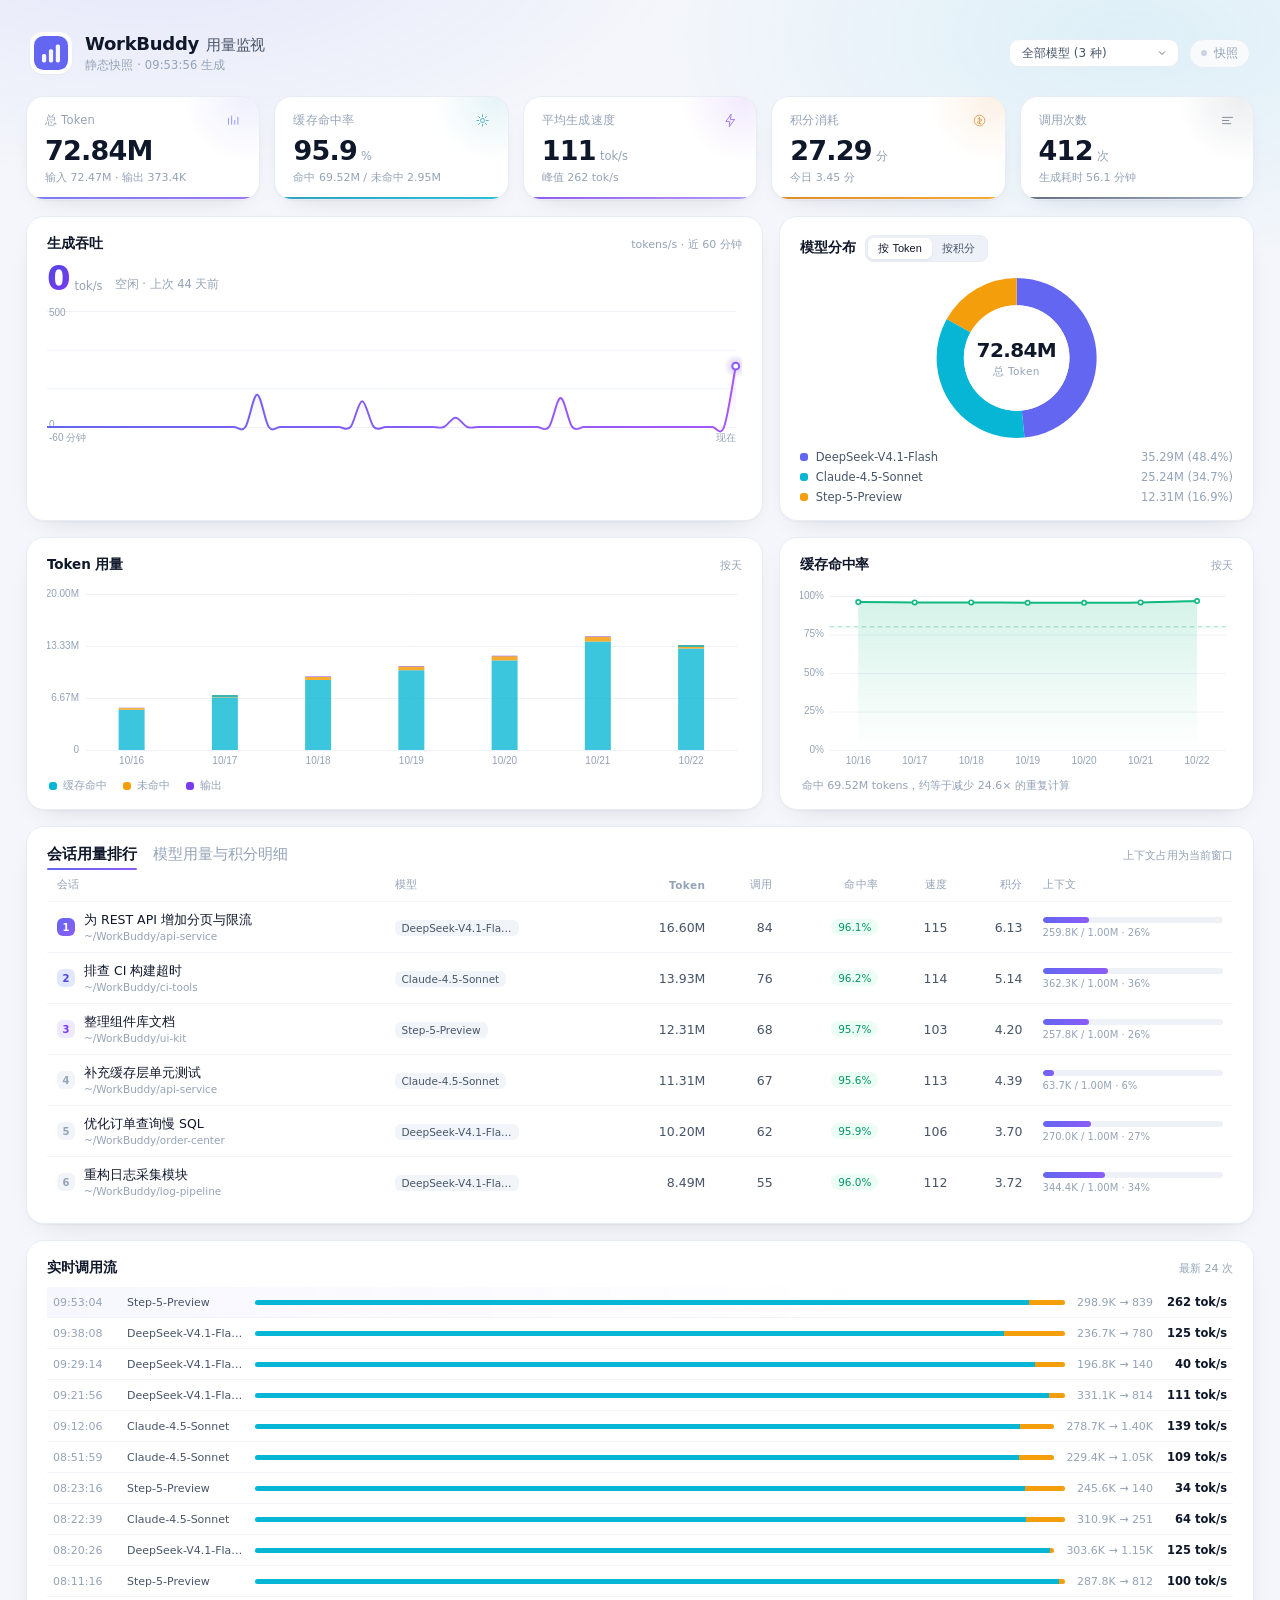
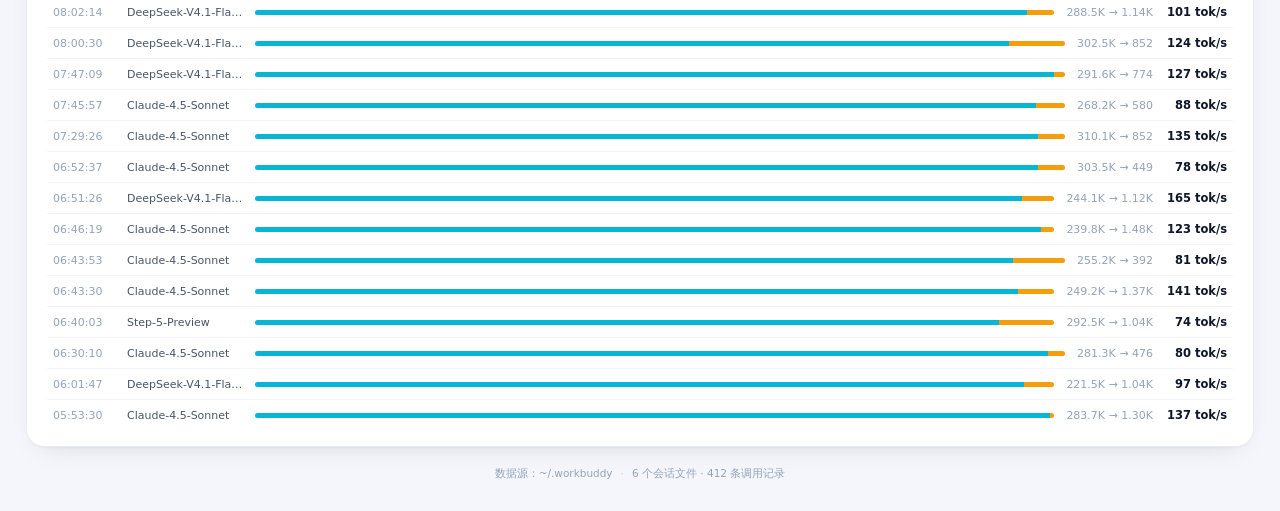
==== commit cfba78f9: "feat: 饼图界面边上增加三种成分估算价格（积分/1M Token）及综合单价" ====
--- a/preview.html
+++ b/preview.html
@@ -1206,7 +1206,7 @@
 </div>
 
 <div class="tip" id="tip"></div>
-<script>window.__WB_SNAPSHOT__ = {"generated_at": 1792664989254, "range": "all", "start": 1792109244131, "end": 1792664989254, "selected_model": null, "kpi": {"tokens": 74142591, "input": 73765587, "output": 377004, "cache_hit": 70754033, "cache_miss": 3011554, "hit_rate": 0.959173998032443, "credit": 182.65, "calls": 417, "avg_speed": 110.65103206673977, "peak_speed": 202.65111346765642, "gen_seconds": 3407.1, "today_tokens": 14795887, "today_credit": 33.46, "today_calls": 55, "all_tokens": 74142591, "all_credit": 182.65}, "series": {"granularity": "day", "buckets": [{"label": "10/16", "hit": 5158302, "miss": 211677, "out": 52950, "credit": 15.904000000000003, "calls": 61, "t": 1792080000000}, {"label": "10/17", "hit": 6751221, "miss": 292454, "out": 47646, "credit": 15.593999999999992, "calls": 60, "t": 1792166400000}, {"label": "10/18", "hit": 8981214, "miss": 389376, "out": 57230, "credit": 22.754, "calls": 63, "t": 1792252800000}, {"label": "10/19", "hit": 10231181, "miss": 471961, "out": 55112, "credit": 27.774000000000004, "calls": 59, "t": 1792339200000}, {"label": "10/20", "hit": 11488522, "miss": 532223, "out": 54702, "credit": 29.835, "calls": 56, "t": 1792425600000}, {"label": "10/21", "hit": 13903170, "miss": 609557, "out": 58206, "credit": 37.332, "calls": 63, "t": 1792512000000}, {"label": "10/22", "hit": 14240423, "miss": 504306, "out": 51158, "credit": 33.459, "calls": 55, "t": 1792598400000}]}, "speeds": [{"t": 1792661389254, "v": 0.0, "out": 0, "calls": 0}, {"t": 1792661449254, "v": 0.0, "out": 0, "calls": 0}, {"t": 1792661509254, "v": 0.0, "out": 0, "calls": 0}, {"t": 1792661569254, "v": 0.0, "out": 0, "calls": 0}, {"t": 1792661629254, "v": 0.0, "out": 0, "calls": 0}, {"t": 1792661689254, "v": 0.0, "out": 0, "calls": 0}, {"t": 1792661749254, "v": 0.0, "out": 0, "calls": 0}, {"t": 1792661809254, "v": 0.0, "out": 0, "calls": 0}, {"t": 1792661869254, "v": 124.5, "out": 780, "calls": 1}, {"t": 1792661929254, "v": 0.0, "out": 0, "calls": 0}, {"t": 1792661989254, "v": 0.0, "out": 0, "calls": 0}, {"t": 1792662049254, "v": 0.0, "out": 0, "calls": 0}, {"t": 1792662109254, "v": 0.0, "out": 0, "calls": 0}, {"t": 1792662169254, "v": 0.0, "out": 0, "calls": 0}, {"t": 1792662229254, "v": 0.0, "out": 0, "calls": 0}, {"t": 1792662289254, "v": 90.4, "out": 1672, "calls": 2}, {"t": 1792662349254, "v": 130.9, "out": 1524, "calls": 1}, {"t": 1792662409254, "v": 0.0, "out": 0, "calls": 0}, {"t": 1792662469254, "v": 0.0, "out": 0, "calls": 0}, {"t": 1792662529254, "v": 0.0, "out": 0, "calls": 0}, {"t": 1792662589254, "v": 0.0, "out": 0, "calls": 0}, {"t": 1792662649254, "v": 0.0, "out": 0, "calls": 0}, {"t": 1792662709254, "v": 0.0, "out": 0, "calls": 0}, {"t": 1792662769254, "v": 0.0, "out": 0, "calls": 0}, {"t": 1792662829254, "v": 0.0, "out": 0, "calls": 0}, {"t": 1792662889254, "v": 0.0, "out": 0, "calls": 0}, {"t": 1792662949254, "v": 111.4, "out": 814, "calls": 1}, {"t": 1792663009254, "v": 0.0, "out": 0, "calls": 0}, {"t": 1792663069254, "v": 0.0, "out": 0, "calls": 0}, {"t": 1792663129254, "v": 0.0, "out": 0, "calls": 0}, {"t": 1792663189254, "v": 79.6, "out": 358, "calls": 1}, {"t": 1792663249254, "v": 0.0, "out": 0, "calls": 0}, {"t": 1792663309254, "v": 0.0, "out": 0, "calls": 0}, {"t": 1792663369254, "v": 0.0, "out": 0, "calls": 0}, {"t": 1792663429254, "v": 0.0, "out": 0, "calls": 0}, {"t": 1792663489254, "v": 0.0, "out": 0, "calls": 0}, {"t": 1792663549254, "v": 0.0, "out": 0, "calls": 0}, {"t": 1792663609254, "v": 0.0, "out": 0, "calls": 0}, {"t": 1792663669254, "v": 0.0, "out": 0, "calls": 0}, {"t": 1792663729254, "v": 0.0, "out": 0, "calls": 0}, {"t": 1792663789254, "v": 0.0, "out": 0, "calls": 0}, {"t": 1792663849254, "v": 0.0, "out": 0, "calls": 0}, {"t": 1792663909254, "v": 0.0, "out": 0, "calls": 0}, {"t": 1792663969254, "v": 0.0, "out": 0, "calls": 0}, {"t": 1792664029254, "v": 0.0, "out": 0, "calls": 0}, {"t": 1792664089254, "v": 0.0, "out": 0, "calls": 0}, {"t": 1792664149254, "v": 0.0, "out": 0, "calls": 0}, {"t": 1792664209254, "v": 0.0, "out": 0, "calls": 0}, {"t": 1792664269254, "v": 98.8, "out": 443, "calls": 1}, {"t": 1792664329254, "v": 0.0, "out": 0, "calls": 0}, {"t": 1792664389254, "v": 0.0, "out": 0, "calls": 0}, {"t": 1792664449254, "v": 0.0, "out": 0, "calls": 0}, {"t": 1792664509254, "v": 0.0, "out": 0, "calls": 0}, {"t": 1792664569254, "v": 0.0, "out": 0, "calls": 0}, {"t": 1792664629254, "v": 0.0, "out": 0, "calls": 0}, {"t": 1792664689254, "v": 0.0, "out": 0, "calls": 0}, {"t": 1792664749254, "v": 0.0, "out": 0, "calls": 0}, {"t": 1792664809254, "v": 0.0, "out": 0, "calls": 0}, {"t": 1792664869254, "v": 0.0, "out": 0, "calls": 0}, {"t": 1792664929254, "v": 133.1, "out": 426, "calls": 1}], "models": [{"name": "DeepSeek-V4.1-Flash", "tokens": 36078472, "in": 35889485, "out": 188987, "calls": 204, "hit": 34443434, "miss": 1446051, "credit": 41.56, "share": 0.4866, "credit_share": 0.2275, "hit_rate": 0.9597, "speed": 111.5}, {"name": "Claude-4.5-Sonnet", "tokens": 25507098, "in": 25376139, "out": 130959, "calls": 144, "hit": 24339755, "miss": 1036384, "credit": 123.75, "share": 0.344, "credit_share": 0.6775, "hit_rate": 0.9592, "speed": 113.6}, {"name": "Step-5-Preview", "tokens": 12557021, "in": 12499963, "out": 57058, "calls": 69, "hit": 11970844, "miss": 529119, "credit": 17.34, "share": 0.1694, "credit_share": 0.0949, "hit_rate": 0.9577, "speed": 101.8}], "all_models": [{"name": "DeepSeek-V4.1-Flash", "tokens": 36078472, "in": 35889485, "out": 188987, "calls": 204, "hit": 34443434, "miss": 1446051, "credit": 41.56, "share": 0.4866, "credit_share": 0.2275, "hit_rate": 0.9597, "speed": 111.5}, {"name": "Claude-4.5-Sonnet", "tokens": 25507098, "in": 25376139, "out": 130959, "calls": 144, "hit": 24339755, "miss": 1036384, "credit": 123.75, "share": 0.344, "credit_share": 0.6775, "hit_rate": 0.9592, "speed": 113.6}, {"name": "Step-5-Preview", "tokens": 12557021, "in": 12499963, "out": 57058, "calls": 69, "hit": 11970844, "miss": 529119, "credit": 17.34, "share": 0.1694, "credit_share": 0.0949, "hit_rate": 0.9577, "speed": 101.8}], "breakdown": null, "sessions": [{"id": "demo-02", "title": "为 REST API 增加分页与限流", "cwd": "~/WorkBuddy/api-service", "model": "DeepSeek-V4.1-Flash", "tokens": 16597932, "in": 16512593, "out": 85339, "calls": 84, "hit_rate": 0.9605473228826024, "credit": 18.83, "speed": 114.7234653506608, "last": 1792662973708, "used": 259780, "size": 1000000, "active": false}, {"id": "demo-03", "title": "排查 CI 构建超时", "cwd": "~/WorkBuddy/ci-tools", "model": "Claude-4.5-Sonnet", "tokens": 14197438, "in": 14126458, "out": 70980, "calls": 77, "hit_rate": 0.9616276068636597, "credit": 67.66, "speed": 113.91978429389955, "last": 1792664272316, "used": 362263, "size": 1000000, "active": false}, {"id": "demo-05", "title": "整理组件库文档", "cwd": "~/WorkBuddy/ui-kit", "model": "Step-5-Preview", "tokens": 12557021, "in": 12499963, "out": 57058, "calls": 69, "hit_rate": 0.9576703547042499, "credit": 17.34, "speed": 101.84963710555535, "last": 1792663223950, "used": 257843, "size": 1000000, "active": false}, {"id": "demo-04", "title": "补充缓存层单元测试", "cwd": "~/WorkBuddy/api-service", "model": "Claude-4.5-Sonnet", "tokens": 11309660, "in": 11249681, "out": 59979, "calls": 67, "hit_rate": 0.9560593762614247, "credit": 56.09, "speed": 113.30474535287894, "last": 1792659119865, "used": 63672, "size": 1000000, "active": false}, {"id": "demo-06", "title": "优化订单查询慢 SQL", "cwd": "~/WorkBuddy/order-center", "model": "DeepSeek-V4.1-Flash", "tokens": 10708595, "in": 10657218, "out": 51377, "calls": 64, "hit_rate": 0.9589985866855684, "credit": 12.18, "speed": 106.45413274598495, "last": 1792662356264, "used": 270013, "size": 1000000, "active": false}, {"id": "demo-01", "title": "重构日志采集模块", "cwd": "~/WorkBuddy/log-pipeline", "model": "DeepSeek-V4.1-Flash", "tokens": 8771945, "in": 8719674, "out": 52271, "calls": 56, "hit_rate": 0.9589865400931273, "credit": 10.55, "speed": 111.68826173911557, "last": 1792664937240, "used": 344364, "size": 1000000, "active": true}], "recent": [{"t": 1792664937240, "model": "DeepSeek-V4.1-Flash", "in": 226412, "out": 426, "hit": 219805, "miss": 6607, "credit": 0.183, "dur": 3200, "speed": 133.1, "tool": "Write", "title": "重构日志采集模块"}, {"t": 1792664272316, "model": "Claude-4.5-Sonnet", "in": 264635, "out": 443, "hit": 251691, "miss": 12944, "credit": 1.21, "dur": 4486, "speed": 98.8, "tool": "Glob", "title": "排查 CI 构建超时"}, {"t": 1792663223950, "model": "Step-5-Preview", "in": 242466, "out": 358, "hit": 235954, "miss": 6512, "credit": 0.237, "dur": 4495, "speed": 79.6, "tool": "Edit", "title": "整理组件库文档"}, {"t": 1792662973708, "model": "DeepSeek-V4.1-Flash", "in": 331087, "out": 814, "hit": 324572, "miss": 6515, "credit": 0.234, "dur": 7304, "speed": 111.4, "tool": "Write", "title": "为 REST API 增加分页与限流"}, {"t": 1792662356264, "model": "DeepSeek-V4.1-Flash", "in": 280171, "out": 1524, "hit": 272979, "miss": 7192, "credit": 0.269, "dur": 11643, "speed": 130.9, "tool": "Glob", "title": "优化订单查询慢 SQL"}, {"t": 1792662347644, "model": "Step-5-Preview", "in": 298850, "out": 839, "hit": 285395, "miss": 13455, "credit": 0.395, "dur": 8555, "speed": 98.1, "tool": "Glob", "title": "整理组件库文档"}, {"t": 1792662325826, "model": "DeepSeek-V4.1-Flash", "in": 256123, "out": 833, "hit": 235764, "miss": 20359, "credit": 0.408, "dur": 9946, "speed": 83.8, "tool": "Edit", "title": "重构日志采集模块"}, {"t": 1792661888411, "model": "DeepSeek-V4.1-Flash", "in": 236650, "out": 780, "hit": 218663, "miss": 17987, "credit": 0.366, "dur": 6264, "speed": 124.5, "tool": "TaskCreate", "title": "优化订单查询慢 SQL"}, {"t": 1792660326979, "model": "Claude-4.5-Sonnet", "in": 278671, "out": 1398, "hit": 266582, "miss": 12089, "credit": 1.372, "dur": 10055, "speed": 139.0, "tool": "Read", "title": "排查 CI 构建超时"}, {"t": 1792659774728, "model": "DeepSeek-V4.1-Flash", "in": 222390, "out": 140, "hit": 205082, "miss": 17308, "credit": 0.316, "dur": 4137, "speed": 33.8, "tool": "Write", "title": "优化订单查询慢 SQL"}, {"t": 1792659119865, "model": "Claude-4.5-Sonnet", "in": 229443, "out": 1051, "hit": 219361, "miss": 10082, "credit": 1.118, "dur": 9654, "speed": 108.9, "tool": "Glob", "title": "补充缓存层单元测试"}, {"t": 1792657396096, "model": "Step-5-Preview", "in": 245578, "out": 140, "hit": 233576, "miss": 12002, "credit": 0.305, "dur": 4078, "speed": 34.3, "tool": "Glob", "title": "整理组件库文档"}, {"t": 1792657359694, "model": "Claude-4.5-Sonnet", "in": 310925, "out": 251, "hit": 295920, "miss": 15005, "credit": 1.376, "dur": 3923, "speed": 64.0, "tool": "Grep", "title": "排查 CI 构建超时"}, {"t": 1792657226049, "model": "DeepSeek-V4.1-Flash", "in": 303606, "out": 1150, "hit": 301921, "miss": 1685, "credit": 0.177, "dur": 9168, "speed": 125.4, "tool": "Edit", "title": "为 REST API 增加分页与限流"}, {"t": 1792656676981, "model": "Step-5-Preview", "in": 287802, "out": 812, "hit": 285388, "miss": 2414, "credit": 0.228, "dur": 8121, "speed": 100.0, "tool": "Glob", "title": "整理组件库文档"}, {"t": 1792656134959, "model": "DeepSeek-V4.1-Flash", "in": 288527, "out": 1142, "hit": 278811, "miss": 9716, "credit": 0.285, "dur": 11280, "speed": 101.2, "tool": "Write", "title": "优化订单查询慢 SQL"}, {"t": 1792656030425, "model": "DeepSeek-V4.1-Flash", "in": 302477, "out": 852, "hit": 281554, "miss": 20923, "credit": 0.431, "dur": 6880, "speed": 123.8, "tool": "Glob", "title": "为 REST API 增加分页与限流"}, {"t": 1792655229155, "model": "DeepSeek-V4.1-Flash", "in": 291630, "out": 774, "hit": 287571, "miss": 4059, "credit": 0.186, "dur": 6118, "speed": 126.5, "tool": "Grep", "title": "优化订单查询慢 SQL"}, {"t": 1792655157528, "model": "Claude-4.5-Sonnet", "in": 268191, "out": 580, "hit": 258554, "miss": 9637, "credit": 1.152, "dur": 6577, "speed": 88.2, "tool": "TaskCreate", "title": "排查 CI 构建超时"}, {"t": 1792654166108, "model": "Claude-4.5-Sonnet", "in": 310150, "out": 852, "hit": 299715, "miss": 10435, "credit": 1.34, "dur": 6295, "speed": 135.3, "tool": "Edit", "title": "排查 CI 构建超时"}, {"t": 1792651957371, "model": "Claude-4.5-Sonnet", "in": 303453, "out": 449, "hit": 293256, "miss": 10197, "credit": 1.253, "dur": 5791, "speed": 77.5, "tool": "Grep", "title": "补充缓存层单元测试"}, {"t": 1792651886195, "model": "DeepSeek-V4.1-Flash", "in": 244084, "out": 1123, "hit": 234140, "miss": 9944, "credit": 0.275, "dur": 6819, "speed": 164.7, "tool": "Edit", "title": "优化订单查询慢 SQL"}, {"t": 1792651579326, "model": "Claude-4.5-Sonnet", "in": 239764, "out": 1479, "hit": 235626, "miss": 4138, "credit": 1.053, "dur": 12062, "speed": 122.6, "tool": "TaskCreate", "title": "补充缓存层单元测试"}, {"t": 1792651433913, "model": "Claude-4.5-Sonnet", "in": 255193, "out": 392, "hit": 238832, "miss": 16361, "credit": 1.266, "dur": 4840, "speed": 81.0, "tool": "Read", "title": "补充缓存层单元测试"}], "status": {"files": 6, "records": 417, "last_scan": 1792664989240, "sessions": 6, "source": "~/.workbuddy/projects（演示数据）"}};</script>
+<script>window.__WB_SNAPSHOT__ = {"generated_at": 1792662836776, "range": "all", "start": 1792109244131, "end": 1792662836776, "selected_model": null, "kpi": {"tokens": 72843607, "input": 72470187, "output": 373420, "cache_hit": 69522233, "cache_miss": 2947954, "hit_rate": 0.9593218380959884, "credit": 27.29, "calls": 412, "avg_speed": 110.89429049718903, "peak_speed": 262.1875, "gen_seconds": 3367.4, "today_tokens": 13496903, "today_credit": 3.45, "today_calls": 50, "all_tokens": 72843607, "all_credit": 27.29}, "series": {"granularity": "day", "buckets": [{"label": "10/16", "hit": 5158302, "miss": 211677, "out": 52950, "credit": 3.894000000000002, "calls": 61, "t": 1792080000000}, {"label": "10/17", "hit": 6751221, "miss": 292454, "out": 47646, "credit": 3.557999999999999, "calls": 60, "t": 1792166400000}, {"label": "10/18", "hit": 8981214, "miss": 389376, "out": 57230, "credit": 4.181000000000001, "calls": 63, "t": 1792252800000}, {"label": "10/19", "hit": 10231181, "miss": 471961, "out": 55112, "credit": 4.007000000000001, "calls": 59, "t": 1792339200000}, {"label": "10/20", "hit": 11488522, "miss": 532223, "out": 54702, "credit": 3.9549999999999996, "calls": 56, "t": 1792425600000}, {"label": "10/21", "hit": 13903170, "miss": 609557, "out": 58206, "credit": 4.24, "calls": 63, "t": 1792512000000}, {"label": "10/22", "hit": 13008623, "miss": 440706, "out": 47574, "credit": 3.4519999999999995, "calls": 50, "t": 1792598400000}]}, "speeds": [{"t": 1792659236776, "v": 0.0, "out": 0, "calls": 0}, {"t": 1792659296776, "v": 0.0, "out": 0, "calls": 0}, {"t": 1792659356776, "v": 0.0, "out": 0, "calls": 0}, {"t": 1792659416776, "v": 0.0, "out": 0, "calls": 0}, {"t": 1792659476776, "v": 0.0, "out": 0, "calls": 0}, {"t": 1792659536776, "v": 0.0, "out": 0, "calls": 0}, {"t": 1792659596776, "v": 0.0, "out": 0, "calls": 0}, {"t": 1792659656776, "v": 0.0, "out": 0, "calls": 0}, {"t": 1792659716776, "v": 0.0, "out": 0, "calls": 0}, {"t": 1792659776776, "v": 0.0, "out": 0, "calls": 0}, {"t": 1792659836776, "v": 0.0, "out": 0, "calls": 0}, {"t": 1792659896776, "v": 0.0, "out": 0, "calls": 0}, {"t": 1792659956776, "v": 0.0, "out": 0, "calls": 0}, {"t": 1792660016776, "v": 0.0, "out": 0, "calls": 0}, {"t": 1792660076776, "v": 0.0, "out": 0, "calls": 0}, {"t": 1792660136776, "v": 0.0, "out": 0, "calls": 0}, {"t": 1792660196776, "v": 0.0, "out": 0, "calls": 0}, {"t": 1792660256776, "v": 0.0, "out": 0, "calls": 0}, {"t": 1792660316776, "v": 139.0, "out": 1398, "calls": 1}, {"t": 1792660376776, "v": 0.0, "out": 0, "calls": 0}, {"t": 1792660436776, "v": 0.0, "out": 0, "calls": 0}, {"t": 1792660496776, "v": 0.0, "out": 0, "calls": 0}, {"t": 1792660556776, "v": 0.0, "out": 0, "calls": 0}, {"t": 1792660616776, "v": 0.0, "out": 0, "calls": 0}, {"t": 1792660676776, "v": 0.0, "out": 0, "calls": 0}, {"t": 1792660736776, "v": 0.0, "out": 0, "calls": 0}, {"t": 1792660796776, "v": 0.0, "out": 0, "calls": 0}, {"t": 1792660856776, "v": 111.4, "out": 814, "calls": 1}, {"t": 1792660916776, "v": 0.0, "out": 0, "calls": 0}, {"t": 1792660976776, "v": 0.0, "out": 0, "calls": 0}, {"t": 1792661036776, "v": 0.0, "out": 0, "calls": 0}, {"t": 1792661096776, "v": 0.0, "out": 0, "calls": 0}, {"t": 1792661156776, "v": 0.0, "out": 0, "calls": 0}, {"t": 1792661216776, "v": 0.0, "out": 0, "calls": 0}, {"t": 1792661276776, "v": 0.0, "out": 0, "calls": 0}, {"t": 1792661336776, "v": 40.4, "out": 140, "calls": 1}, {"t": 1792661396776, "v": 0.0, "out": 0, "calls": 0}, {"t": 1792661456776, "v": 0.0, "out": 0, "calls": 0}, {"t": 1792661516776, "v": 0.0, "out": 0, "calls": 0}, {"t": 1792661576776, "v": 0.0, "out": 0, "calls": 0}, {"t": 1792661636776, "v": 0.0, "out": 0, "calls": 0}, {"t": 1792661696776, "v": 0.0, "out": 0, "calls": 0}, {"t": 1792661756776, "v": 0.0, "out": 0, "calls": 0}, {"t": 1792661816776, "v": 0.0, "out": 0, "calls": 0}, {"t": 1792661876776, "v": 124.5, "out": 780, "calls": 1}, {"t": 1792661936776, "v": 0.0, "out": 0, "calls": 0}, {"t": 1792661996776, "v": 0.0, "out": 0, "calls": 0}, {"t": 1792662056776, "v": 0.0, "out": 0, "calls": 0}, {"t": 1792662116776, "v": 0.0, "out": 0, "calls": 0}, {"t": 1792662176776, "v": 0.0, "out": 0, "calls": 0}, {"t": 1792662236776, "v": 0.0, "out": 0, "calls": 0}, {"t": 1792662296776, "v": 0.0, "out": 0, "calls": 0}, {"t": 1792662356776, "v": 0.0, "out": 0, "calls": 0}, {"t": 1792662416776, "v": 0.0, "out": 0, "calls": 0}, {"t": 1792662476776, "v": 0.0, "out": 0, "calls": 0}, {"t": 1792662536776, "v": 0.0, "out": 0, "calls": 0}, {"t": 1792662596776, "v": 0.0, "out": 0, "calls": 0}, {"t": 1792662656776, "v": 0.0, "out": 0, "calls": 0}, {"t": 1792662716776, "v": 0.0, "out": 0, "calls": 0}, {"t": 1792662776776, "v": 262.2, "out": 839, "calls": 1}], "models": [{"name": "DeepSeek-V4.1-Flash", "tokens": 35287390, "in": 35101186, "out": 186204, "calls": 201, "hit": 33699279, "miss": 1401907, "credit": 13.56, "share": 0.4844, "credit_share": 0.4969, "hit_rate": 0.9601, "speed": 111.6}, {"name": "Claude-4.5-Sonnet", "tokens": 25242020, "in": 25111504, "out": 130516, "calls": 143, "hit": 24088064, "miss": 1023440, "credit": 9.53, "share": 0.3465, "credit_share": 0.3493, "hit_rate": 0.9592, "speed": 113.7}, {"name": "Step-5-Preview", "tokens": 12314197, "in": 12257497, "out": 56700, "calls": 68, "hit": 11734890, "miss": 522607, "credit": 4.2, "share": 0.169, "credit_share": 0.1539, "hit_rate": 0.9574, "speed": 103.0}], "all_models": [{"name": "DeepSeek-V4.1-Flash", "tokens": 35287390, "in": 35101186, "out": 186204, "calls": 201, "hit": 33699279, "miss": 1401907, "credit": 13.56, "share": 0.4844, "credit_share": 0.4969, "hit_rate": 0.9601, "speed": 111.6}, {"name": "Claude-4.5-Sonnet", "tokens": 25242020, "in": 25111504, "out": 130516, "calls": 143, "hit": 24088064, "miss": 1023440, "credit": 9.53, "share": 0.3465, "credit_share": 0.3493, "hit_rate": 0.9592, "speed": 113.7}, {"name": "Step-5-Preview", "tokens": 12314197, "in": 12257497, "out": 56700, "calls": 68, "hit": 11734890, "miss": 522607, "credit": 4.2, "share": 0.169, "credit_share": 0.1539, "hit_rate": 0.9574, "speed": 103.0}], "breakdown": null, "sessions": [{"id": "demo-02", "title": "为 REST API 增加分页与限流", "cwd": "~/WorkBuddy/api-service", "model": "DeepSeek-V4.1-Flash", "tokens": 16597932, "in": 16512593, "out": 85339, "calls": 84, "hit_rate": 0.9605473228826024, "credit": 6.13, "speed": 114.7234653506608, "last": 1792660916109, "used": 259780, "size": 1000000, "active": false}, {"id": "demo-03", "title": "排查 CI 构建超时", "cwd": "~/WorkBuddy/ci-tools", "model": "Claude-4.5-Sonnet", "tokens": 13932360, "in": 13861823, "out": 70537, "calls": 76, "hit_rate": 0.9618288301618049, "credit": 5.14, "speed": 114.02978415219276, "last": 1792660326979, "used": 362263, "size": 1000000, "active": false}, {"id": "demo-05", "title": "整理组件库文档", "cwd": "~/WorkBuddy/ui-kit", "model": "Step-5-Preview", "tokens": 12314197, "in": 12257497, "out": 56700, "calls": 68, "hit_rate": 0.957364297131788, "credit": 4.2, "speed": 103.02197802197801, "last": 1792662784761, "used": 257843, "size": 1000000, "active": true}, {"id": "demo-04", "title": "补充缓存层单元测试", "cwd": "~/WorkBuddy/api-service", "model": "Claude-4.5-Sonnet", "tokens": 11309660, "in": 11249681, "out": 59979, "calls": 67, "hit_rate": 0.9560593762614247, "credit": 4.39, "speed": 113.30474535287894, "last": 1792659119865, "used": 63672, "size": 1000000, "active": false}, {"id": "demo-06", "title": "优化订单查询慢 SQL", "cwd": "~/WorkBuddy/order-center", "model": "DeepSeek-V4.1-Flash", "tokens": 10204370, "in": 10154657, "out": 49713, "calls": 62, "hit_rate": 0.9593820844958131, "credit": 3.7, "speed": 106.48807624009031, "last": 1792661888411, "used": 270013, "size": 1000000, "active": false}, {"id": "demo-01", "title": "重构日志采集模块", "cwd": "~/WorkBuddy/log-pipeline", "model": "DeepSeek-V4.1-Flash", "tokens": 8485088, "in": 8433936, "out": 51152, "calls": 55, "hit_rate": 0.9599261839312037, "credit": 3.72, "speed": 111.60493180692556, "last": 1792661354971, "used": 344364, "size": 1000000, "active": false}], "recent": [{"t": 1792662784761, "model": "Step-5-Preview", "in": 298850, "out": 839, "hit": 285395, "miss": 13455, "credit": 0.062, "dur": 3200, "speed": 262.2, "tool": "Glob", "title": "整理组件库文档"}, {"t": 1792661888411, "model": "DeepSeek-V4.1-Flash", "in": 236650, "out": 780, "hit": 218663, "miss": 17987, "credit": 0.058, "dur": 6264, "speed": 124.5, "tool": "TaskCreate", "title": "优化订单查询慢 SQL"}, {"t": 1792661354971, "model": "DeepSeek-V4.1-Flash", "in": 196797, "out": 140, "hit": 189475, "miss": 7322, "credit": 0.019, "dur": 3469, "speed": 40.4, "tool": "TaskCreate", "title": "重构日志采集模块"}, {"t": 1792660916109, "model": "DeepSeek-V4.1-Flash", "in": 331087, "out": 814, "hit": 324572, "miss": 6515, "credit": 0.06, "dur": 7304, "speed": 111.4, "tool": "Glob", "title": "为 REST API 增加分页与限流"}, {"t": 1792660326979, "model": "Claude-4.5-Sonnet", "in": 278671, "out": 1398, "hit": 266582, "miss": 12089, "credit": 0.097, "dur": 10055, "speed": 139.0, "tool": "Read", "title": "排查 CI 构建超时"}, {"t": 1792659119865, "model": "Claude-4.5-Sonnet", "in": 229443, "out": 1051, "hit": 219361, "miss": 10082, "credit": 0.075, "dur": 9654, "speed": 108.9, "tool": "Glob", "title": "补充缓存层单元测试"}, {"t": 1792657396096, "model": "Step-5-Preview", "in": 245578, "out": 140, "hit": 233576, "miss": 12002, "credit": 0.019, "dur": 4078, "speed": 34.3, "tool": "Glob", "title": "整理组件库文档"}, {"t": 1792657359694, "model": "Claude-4.5-Sonnet", "in": 310925, "out": 251, "hit": 295920, "miss": 15005, "credit": 0.026, "dur": 3923, "speed": 64.0, "tool": "Grep", "title": "排查 CI 构建超时"}, {"t": 1792657226049, "model": "DeepSeek-V4.1-Flash", "in": 303606, "out": 1150, "hit": 301921, "miss": 1685, "credit": 0.081, "dur": 9168, "speed": 125.4, "tool": "Edit", "title": "为 REST API 增加分页与限流"}, {"t": 1792656676981, "model": "Step-5-Preview", "in": 287802, "out": 812, "hit": 285388, "miss": 2414, "credit": 0.06, "dur": 8121, "speed": 100.0, "tool": "Glob", "title": "整理组件库文档"}, {"t": 1792656134959, "model": "DeepSeek-V4.1-Flash", "in": 288527, "out": 1142, "hit": 278811, "miss": 9716, "credit": 0.081, "dur": 11280, "speed": 101.2, "tool": "Write", "title": "优化订单查询慢 SQL"}, {"t": 1792656030425, "model": "DeepSeek-V4.1-Flash", "in": 302477, "out": 852, "hit": 281554, "miss": 20923, "credit": 0.063, "dur": 6880, "speed": 123.8, "tool": "Glob", "title": "为 REST API 增加分页与限流"}, {"t": 1792655229155, "model": "DeepSeek-V4.1-Flash", "in": 291630, "out": 774, "hit": 287571, "miss": 4059, "credit": 0.058, "dur": 6118, "speed": 126.5, "tool": "Grep", "title": "优化订单查询慢 SQL"}, {"t": 1792655157528, "model": "Claude-4.5-Sonnet", "in": 268191, "out": 580, "hit": 258554, "miss": 9637, "credit": 0.046, "dur": 6577, "speed": 88.2, "tool": "TaskCreate", "title": "排查 CI 构建超时"}, {"t": 1792654166108, "model": "Claude-4.5-Sonnet", "in": 310150, "out": 852, "hit": 299715, "miss": 10435, "credit": 0.063, "dur": 6295, "speed": 135.3, "tool": "Edit", "title": "排查 CI 构建超时"}, {"t": 1792651957371, "model": "Claude-4.5-Sonnet", "in": 303453, "out": 449, "hit": 293256, "miss": 10197, "credit": 0.038, "dur": 5791, "speed": 77.5, "tool": "Grep", "title": "补充缓存层单元测试"}, {"t": 1792651886195, "model": "DeepSeek-V4.1-Flash", "in": 244084, "out": 1123, "hit": 234140, "miss": 9944, "credit": 0.08, "dur": 6819, "speed": 164.7, "tool": "Edit", "title": "优化订单查询慢 SQL"}, {"t": 1792651579326, "model": "Claude-4.5-Sonnet", "in": 239764, "out": 1479, "hit": 235626, "miss": 4138, "credit": 0.102, "dur": 12062, "speed": 122.6, "tool": "TaskCreate", "title": "补充缓存层单元测试"}, {"t": 1792651433913, "model": "Claude-4.5-Sonnet", "in": 255193, "out": 392, "hit": 238832, "miss": 16361, "credit": 0.034, "dur": 4840, "speed": 81.0, "tool": "Read", "title": "补充缓存层单元测试"}, {"t": 1792651410476, "model": "Claude-4.5-Sonnet", "in": 249217, "out": 1369, "hit": 237653, "miss": 11564, "credit": 0.095, "dur": 9703, "speed": 141.1, "tool": "Bash", "title": "排查 CI 构建超时"}, {"t": 1792651203233, "model": "Step-5-Preview", "in": 292469, "out": 1041, "hit": 272172, "miss": 20297, "credit": 0.075, "dur": 13998, "speed": 74.4, "tool": "Glob", "title": "整理组件库文档"}, {"t": 1792650610349, "model": "Claude-4.5-Sonnet", "in": 281285, "out": 476, "hit": 275469, "miss": 5816, "credit": 0.04, "dur": 5981, "speed": 79.6, "tool": "TaskCreate", "title": "补充缓存层单元测试"}, {"t": 1792648907139, "model": "DeepSeek-V4.1-Flash", "in": 221462, "out": 1039, "hit": 213146, "miss": 8316, "credit": 0.074, "dur": 10734, "speed": 96.8, "tool": "Write", "title": "优化订单查询慢 SQL"}, {"t": 1792648410061, "model": "Claude-4.5-Sonnet", "in": 283699, "out": 1301, "hit": 282063, "miss": 1636, "credit": 0.091, "dur": 9505, "speed": 136.9, "tool": "Edit", "title": "排查 CI 构建超时"}], "status": {"files": 6, "records": 412, "last_scan": 1792662836761, "sessions": 6, "source": "~/.workbuddy/projects（演示数据）"}};</script>
 <script>
 /* WorkBuddy Token Monitor — 前端面板 */
 (function () {
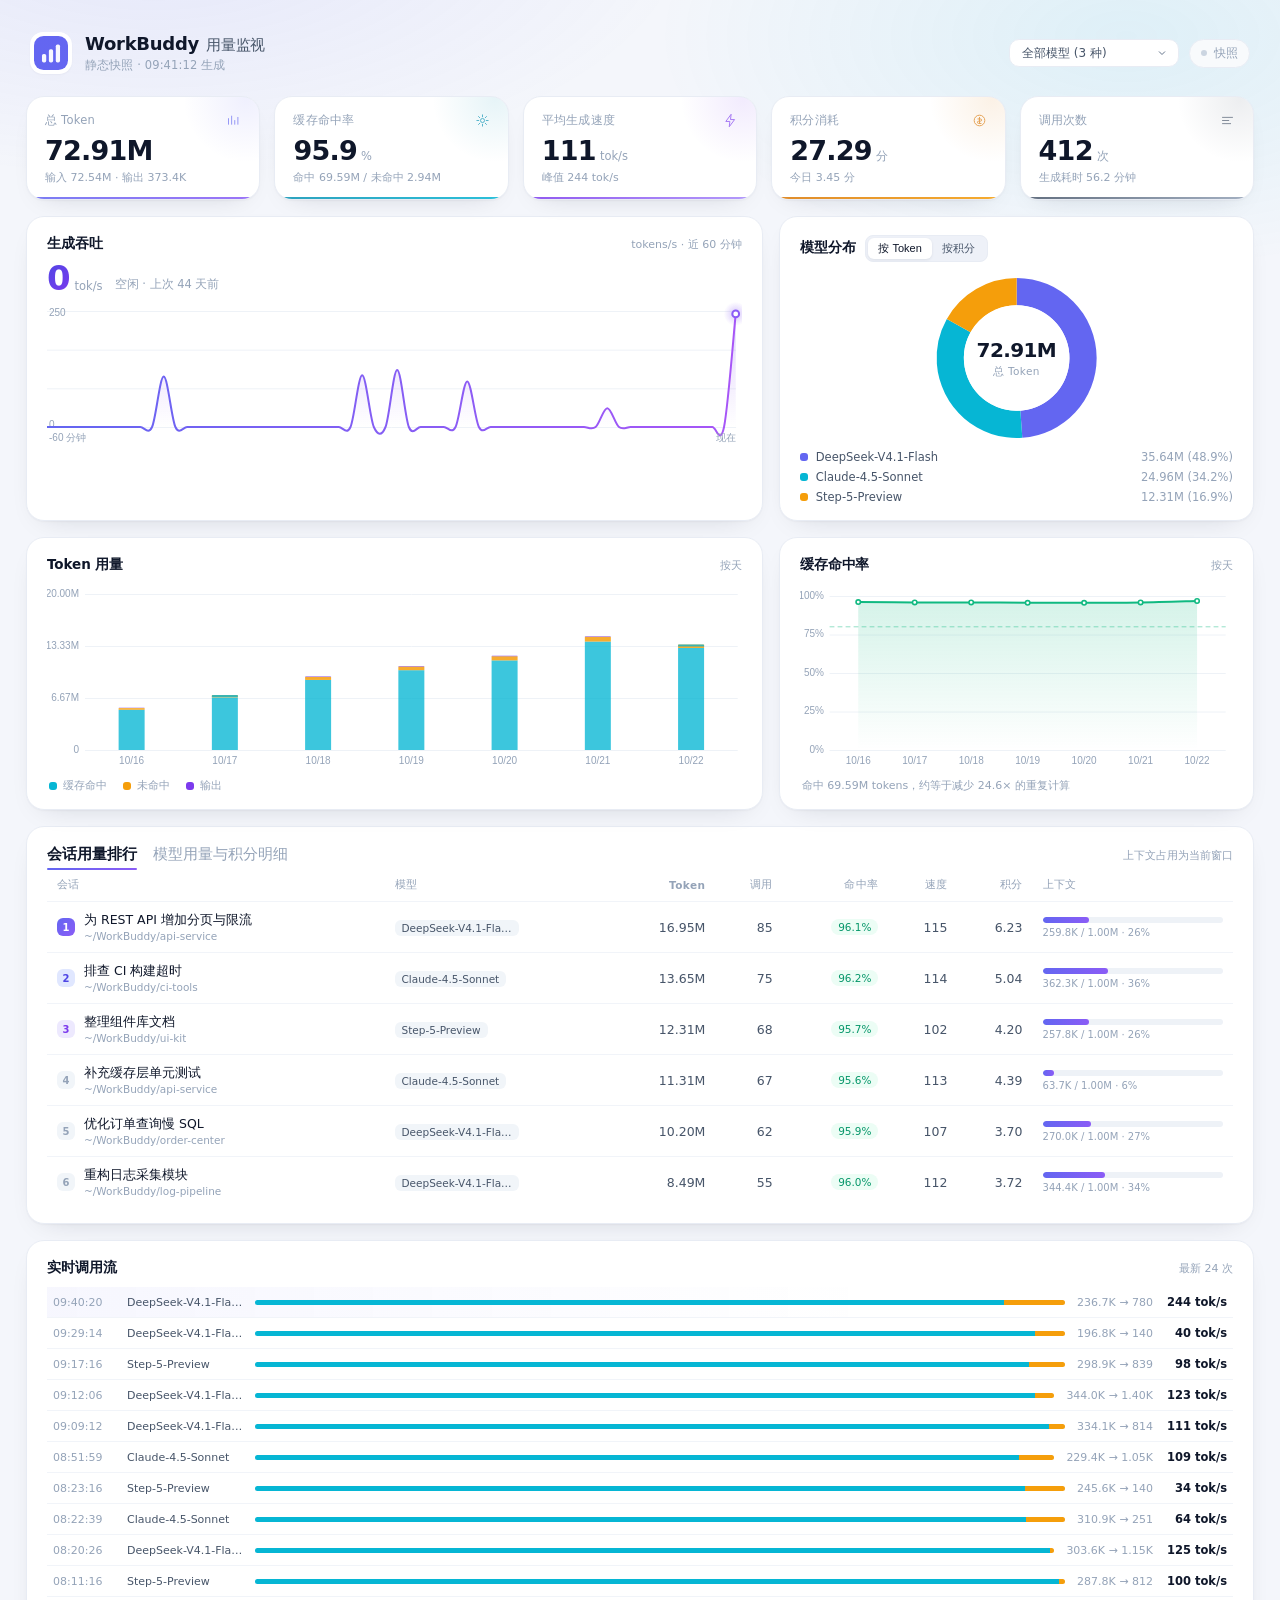
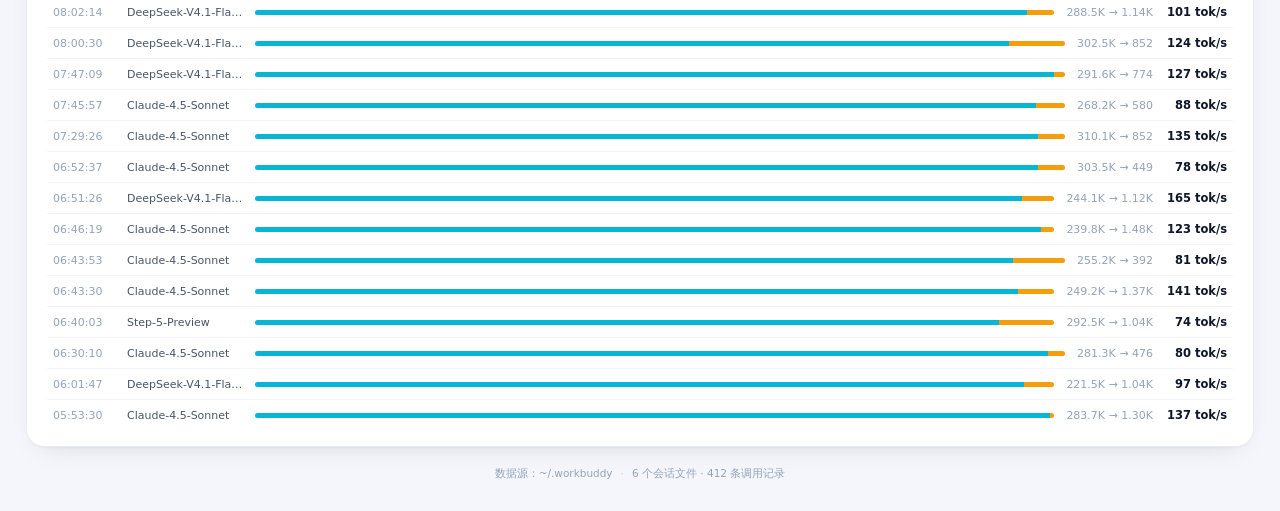
==== commit cb29f40c: "fix: 选定模型时饼图自动切换为该模型的内部 Token 与积分构成，消除其他模型显示" ====
--- a/preview.html
+++ b/preview.html
@@ -379,58 +379,6 @@
   color: var(--ink3);
   font-variant-numeric: tabular-nums;
   flex: none;
-}
-
-.legend li.breakdown-item {
-  display: flex;
-  flex-direction: column;
-  align-items: stretch;
-  gap: 3px;
-  padding: 3px 0;
-}
-.breakdown-item .item-head {
-  display: flex;
-  align-items: center;
-  gap: 8px;
-  font-size: 11.5px;
-}
-.breakdown-item .item-sub {
-  display: flex;
-  justify-content: space-between;
-  align-items: center;
-  margin-left: 16px;
-  font-size: 10px;
-  color: var(--ink3);
-}
-.price-chip {
-  background: #f1f5f9;
-  color: #334155;
-  border-radius: 4px;
-  padding: 1px 6px;
-  font-weight: 550;
-  font-size: 9.5px;
-  letter-spacing: .02em;
-}
-.comp-txt {
-  font-variant-numeric: tabular-nums;
-  color: var(--ink3);
-}
-.breakdown-foot {
-  display: flex;
-  justify-content: space-between;
-  align-items: center;
-  margin-top: 6px;
-  padding-top: 6px;
-  border-top: 1px dashed var(--line);
-  font-size: 10px;
-}
-.breakdown-foot .avg-price {
-  color: var(--brand);
-  font-weight: 600;
-}
-.breakdown-foot .foot-note {
-  color: var(--ink3);
-  font-size: 9px;
 }
 
 .legend-inline {
@@ -1206,7 +1154,7 @@
 </div>
 
 <div class="tip" id="tip"></div>
-<script>window.__WB_SNAPSHOT__ = {"generated_at": 1792662836776, "range": "all", "start": 1792109244131, "end": 1792662836776, "selected_model": null, "kpi": {"tokens": 72843607, "input": 72470187, "output": 373420, "cache_hit": 69522233, "cache_miss": 2947954, "hit_rate": 0.9593218380959884, "credit": 27.29, "calls": 412, "avg_speed": 110.89429049718903, "peak_speed": 262.1875, "gen_seconds": 3367.4, "today_tokens": 13496903, "today_credit": 3.45, "today_calls": 50, "all_tokens": 72843607, "all_credit": 27.29}, "series": {"granularity": "day", "buckets": [{"label": "10/16", "hit": 5158302, "miss": 211677, "out": 52950, "credit": 3.894000000000002, "calls": 61, "t": 1792080000000}, {"label": "10/17", "hit": 6751221, "miss": 292454, "out": 47646, "credit": 3.557999999999999, "calls": 60, "t": 1792166400000}, {"label": "10/18", "hit": 8981214, "miss": 389376, "out": 57230, "credit": 4.181000000000001, "calls": 63, "t": 1792252800000}, {"label": "10/19", "hit": 10231181, "miss": 471961, "out": 55112, "credit": 4.007000000000001, "calls": 59, "t": 1792339200000}, {"label": "10/20", "hit": 11488522, "miss": 532223, "out": 54702, "credit": 3.9549999999999996, "calls": 56, "t": 1792425600000}, {"label": "10/21", "hit": 13903170, "miss": 609557, "out": 58206, "credit": 4.24, "calls": 63, "t": 1792512000000}, {"label": "10/22", "hit": 13008623, "miss": 440706, "out": 47574, "credit": 3.4519999999999995, "calls": 50, "t": 1792598400000}]}, "speeds": [{"t": 1792659236776, "v": 0.0, "out": 0, "calls": 0}, {"t": 1792659296776, "v": 0.0, "out": 0, "calls": 0}, {"t": 1792659356776, "v": 0.0, "out": 0, "calls": 0}, {"t": 1792659416776, "v": 0.0, "out": 0, "calls": 0}, {"t": 1792659476776, "v": 0.0, "out": 0, "calls": 0}, {"t": 1792659536776, "v": 0.0, "out": 0, "calls": 0}, {"t": 1792659596776, "v": 0.0, "out": 0, "calls": 0}, {"t": 1792659656776, "v": 0.0, "out": 0, "calls": 0}, {"t": 1792659716776, "v": 0.0, "out": 0, "calls": 0}, {"t": 1792659776776, "v": 0.0, "out": 0, "calls": 0}, {"t": 1792659836776, "v": 0.0, "out": 0, "calls": 0}, {"t": 1792659896776, "v": 0.0, "out": 0, "calls": 0}, {"t": 1792659956776, "v": 0.0, "out": 0, "calls": 0}, {"t": 1792660016776, "v": 0.0, "out": 0, "calls": 0}, {"t": 1792660076776, "v": 0.0, "out": 0, "calls": 0}, {"t": 1792660136776, "v": 0.0, "out": 0, "calls": 0}, {"t": 1792660196776, "v": 0.0, "out": 0, "calls": 0}, {"t": 1792660256776, "v": 0.0, "out": 0, "calls": 0}, {"t": 1792660316776, "v": 139.0, "out": 1398, "calls": 1}, {"t": 1792660376776, "v": 0.0, "out": 0, "calls": 0}, {"t": 1792660436776, "v": 0.0, "out": 0, "calls": 0}, {"t": 1792660496776, "v": 0.0, "out": 0, "calls": 0}, {"t": 1792660556776, "v": 0.0, "out": 0, "calls": 0}, {"t": 1792660616776, "v": 0.0, "out": 0, "calls": 0}, {"t": 1792660676776, "v": 0.0, "out": 0, "calls": 0}, {"t": 1792660736776, "v": 0.0, "out": 0, "calls": 0}, {"t": 1792660796776, "v": 0.0, "out": 0, "calls": 0}, {"t": 1792660856776, "v": 111.4, "out": 814, "calls": 1}, {"t": 1792660916776, "v": 0.0, "out": 0, "calls": 0}, {"t": 1792660976776, "v": 0.0, "out": 0, "calls": 0}, {"t": 1792661036776, "v": 0.0, "out": 0, "calls": 0}, {"t": 1792661096776, "v": 0.0, "out": 0, "calls": 0}, {"t": 1792661156776, "v": 0.0, "out": 0, "calls": 0}, {"t": 1792661216776, "v": 0.0, "out": 0, "calls": 0}, {"t": 1792661276776, "v": 0.0, "out": 0, "calls": 0}, {"t": 1792661336776, "v": 40.4, "out": 140, "calls": 1}, {"t": 1792661396776, "v": 0.0, "out": 0, "calls": 0}, {"t": 1792661456776, "v": 0.0, "out": 0, "calls": 0}, {"t": 1792661516776, "v": 0.0, "out": 0, "calls": 0}, {"t": 1792661576776, "v": 0.0, "out": 0, "calls": 0}, {"t": 1792661636776, "v": 0.0, "out": 0, "calls": 0}, {"t": 1792661696776, "v": 0.0, "out": 0, "calls": 0}, {"t": 1792661756776, "v": 0.0, "out": 0, "calls": 0}, {"t": 1792661816776, "v": 0.0, "out": 0, "calls": 0}, {"t": 1792661876776, "v": 124.5, "out": 780, "calls": 1}, {"t": 1792661936776, "v": 0.0, "out": 0, "calls": 0}, {"t": 1792661996776, "v": 0.0, "out": 0, "calls": 0}, {"t": 1792662056776, "v": 0.0, "out": 0, "calls": 0}, {"t": 1792662116776, "v": 0.0, "out": 0, "calls": 0}, {"t": 1792662176776, "v": 0.0, "out": 0, "calls": 0}, {"t": 1792662236776, "v": 0.0, "out": 0, "calls": 0}, {"t": 1792662296776, "v": 0.0, "out": 0, "calls": 0}, {"t": 1792662356776, "v": 0.0, "out": 0, "calls": 0}, {"t": 1792662416776, "v": 0.0, "out": 0, "calls": 0}, {"t": 1792662476776, "v": 0.0, "out": 0, "calls": 0}, {"t": 1792662536776, "v": 0.0, "out": 0, "calls": 0}, {"t": 1792662596776, "v": 0.0, "out": 0, "calls": 0}, {"t": 1792662656776, "v": 0.0, "out": 0, "calls": 0}, {"t": 1792662716776, "v": 0.0, "out": 0, "calls": 0}, {"t": 1792662776776, "v": 262.2, "out": 839, "calls": 1}], "models": [{"name": "DeepSeek-V4.1-Flash", "tokens": 35287390, "in": 35101186, "out": 186204, "calls": 201, "hit": 33699279, "miss": 1401907, "credit": 13.56, "share": 0.4844, "credit_share": 0.4969, "hit_rate": 0.9601, "speed": 111.6}, {"name": "Claude-4.5-Sonnet", "tokens": 25242020, "in": 25111504, "out": 130516, "calls": 143, "hit": 24088064, "miss": 1023440, "credit": 9.53, "share": 0.3465, "credit_share": 0.3493, "hit_rate": 0.9592, "speed": 113.7}, {"name": "Step-5-Preview", "tokens": 12314197, "in": 12257497, "out": 56700, "calls": 68, "hit": 11734890, "miss": 522607, "credit": 4.2, "share": 0.169, "credit_share": 0.1539, "hit_rate": 0.9574, "speed": 103.0}], "all_models": [{"name": "DeepSeek-V4.1-Flash", "tokens": 35287390, "in": 35101186, "out": 186204, "calls": 201, "hit": 33699279, "miss": 1401907, "credit": 13.56, "share": 0.4844, "credit_share": 0.4969, "hit_rate": 0.9601, "speed": 111.6}, {"name": "Claude-4.5-Sonnet", "tokens": 25242020, "in": 25111504, "out": 130516, "calls": 143, "hit": 24088064, "miss": 1023440, "credit": 9.53, "share": 0.3465, "credit_share": 0.3493, "hit_rate": 0.9592, "speed": 113.7}, {"name": "Step-5-Preview", "tokens": 12314197, "in": 12257497, "out": 56700, "calls": 68, "hit": 11734890, "miss": 522607, "credit": 4.2, "share": 0.169, "credit_share": 0.1539, "hit_rate": 0.9574, "speed": 103.0}], "breakdown": null, "sessions": [{"id": "demo-02", "title": "为 REST API 增加分页与限流", "cwd": "~/WorkBuddy/api-service", "model": "DeepSeek-V4.1-Flash", "tokens": 16597932, "in": 16512593, "out": 85339, "calls": 84, "hit_rate": 0.9605473228826024, "credit": 6.13, "speed": 114.7234653506608, "last": 1792660916109, "used": 259780, "size": 1000000, "active": false}, {"id": "demo-03", "title": "排查 CI 构建超时", "cwd": "~/WorkBuddy/ci-tools", "model": "Claude-4.5-Sonnet", "tokens": 13932360, "in": 13861823, "out": 70537, "calls": 76, "hit_rate": 0.9618288301618049, "credit": 5.14, "speed": 114.02978415219276, "last": 1792660326979, "used": 362263, "size": 1000000, "active": false}, {"id": "demo-05", "title": "整理组件库文档", "cwd": "~/WorkBuddy/ui-kit", "model": "Step-5-Preview", "tokens": 12314197, "in": 12257497, "out": 56700, "calls": 68, "hit_rate": 0.957364297131788, "credit": 4.2, "speed": 103.02197802197801, "last": 1792662784761, "used": 257843, "size": 1000000, "active": true}, {"id": "demo-04", "title": "补充缓存层单元测试", "cwd": "~/WorkBuddy/api-service", "model": "Claude-4.5-Sonnet", "tokens": 11309660, "in": 11249681, "out": 59979, "calls": 67, "hit_rate": 0.9560593762614247, "credit": 4.39, "speed": 113.30474535287894, "last": 1792659119865, "used": 63672, "size": 1000000, "active": false}, {"id": "demo-06", "title": "优化订单查询慢 SQL", "cwd": "~/WorkBuddy/order-center", "model": "DeepSeek-V4.1-Flash", "tokens": 10204370, "in": 10154657, "out": 49713, "calls": 62, "hit_rate": 0.9593820844958131, "credit": 3.7, "speed": 106.48807624009031, "last": 1792661888411, "used": 270013, "size": 1000000, "active": false}, {"id": "demo-01", "title": "重构日志采集模块", "cwd": "~/WorkBuddy/log-pipeline", "model": "DeepSeek-V4.1-Flash", "tokens": 8485088, "in": 8433936, "out": 51152, "calls": 55, "hit_rate": 0.9599261839312037, "credit": 3.72, "speed": 111.60493180692556, "last": 1792661354971, "used": 344364, "size": 1000000, "active": false}], "recent": [{"t": 1792662784761, "model": "Step-5-Preview", "in": 298850, "out": 839, "hit": 285395, "miss": 13455, "credit": 0.062, "dur": 3200, "speed": 262.2, "tool": "Glob", "title": "整理组件库文档"}, {"t": 1792661888411, "model": "DeepSeek-V4.1-Flash", "in": 236650, "out": 780, "hit": 218663, "miss": 17987, "credit": 0.058, "dur": 6264, "speed": 124.5, "tool": "TaskCreate", "title": "优化订单查询慢 SQL"}, {"t": 1792661354971, "model": "DeepSeek-V4.1-Flash", "in": 196797, "out": 140, "hit": 189475, "miss": 7322, "credit": 0.019, "dur": 3469, "speed": 40.4, "tool": "TaskCreate", "title": "重构日志采集模块"}, {"t": 1792660916109, "model": "DeepSeek-V4.1-Flash", "in": 331087, "out": 814, "hit": 324572, "miss": 6515, "credit": 0.06, "dur": 7304, "speed": 111.4, "tool": "Glob", "title": "为 REST API 增加分页与限流"}, {"t": 1792660326979, "model": "Claude-4.5-Sonnet", "in": 278671, "out": 1398, "hit": 266582, "miss": 12089, "credit": 0.097, "dur": 10055, "speed": 139.0, "tool": "Read", "title": "排查 CI 构建超时"}, {"t": 1792659119865, "model": "Claude-4.5-Sonnet", "in": 229443, "out": 1051, "hit": 219361, "miss": 10082, "credit": 0.075, "dur": 9654, "speed": 108.9, "tool": "Glob", "title": "补充缓存层单元测试"}, {"t": 1792657396096, "model": "Step-5-Preview", "in": 245578, "out": 140, "hit": 233576, "miss": 12002, "credit": 0.019, "dur": 4078, "speed": 34.3, "tool": "Glob", "title": "整理组件库文档"}, {"t": 1792657359694, "model": "Claude-4.5-Sonnet", "in": 310925, "out": 251, "hit": 295920, "miss": 15005, "credit": 0.026, "dur": 3923, "speed": 64.0, "tool": "Grep", "title": "排查 CI 构建超时"}, {"t": 1792657226049, "model": "DeepSeek-V4.1-Flash", "in": 303606, "out": 1150, "hit": 301921, "miss": 1685, "credit": 0.081, "dur": 9168, "speed": 125.4, "tool": "Edit", "title": "为 REST API 增加分页与限流"}, {"t": 1792656676981, "model": "Step-5-Preview", "in": 287802, "out": 812, "hit": 285388, "miss": 2414, "credit": 0.06, "dur": 8121, "speed": 100.0, "tool": "Glob", "title": "整理组件库文档"}, {"t": 1792656134959, "model": "DeepSeek-V4.1-Flash", "in": 288527, "out": 1142, "hit": 278811, "miss": 9716, "credit": 0.081, "dur": 11280, "speed": 101.2, "tool": "Write", "title": "优化订单查询慢 SQL"}, {"t": 1792656030425, "model": "DeepSeek-V4.1-Flash", "in": 302477, "out": 852, "hit": 281554, "miss": 20923, "credit": 0.063, "dur": 6880, "speed": 123.8, "tool": "Glob", "title": "为 REST API 增加分页与限流"}, {"t": 1792655229155, "model": "DeepSeek-V4.1-Flash", "in": 291630, "out": 774, "hit": 287571, "miss": 4059, "credit": 0.058, "dur": 6118, "speed": 126.5, "tool": "Grep", "title": "优化订单查询慢 SQL"}, {"t": 1792655157528, "model": "Claude-4.5-Sonnet", "in": 268191, "out": 580, "hit": 258554, "miss": 9637, "credit": 0.046, "dur": 6577, "speed": 88.2, "tool": "TaskCreate", "title": "排查 CI 构建超时"}, {"t": 1792654166108, "model": "Claude-4.5-Sonnet", "in": 310150, "out": 852, "hit": 299715, "miss": 10435, "credit": 0.063, "dur": 6295, "speed": 135.3, "tool": "Edit", "title": "排查 CI 构建超时"}, {"t": 1792651957371, "model": "Claude-4.5-Sonnet", "in": 303453, "out": 449, "hit": 293256, "miss": 10197, "credit": 0.038, "dur": 5791, "speed": 77.5, "tool": "Grep", "title": "补充缓存层单元测试"}, {"t": 1792651886195, "model": "DeepSeek-V4.1-Flash", "in": 244084, "out": 1123, "hit": 234140, "miss": 9944, "credit": 0.08, "dur": 6819, "speed": 164.7, "tool": "Edit", "title": "优化订单查询慢 SQL"}, {"t": 1792651579326, "model": "Claude-4.5-Sonnet", "in": 239764, "out": 1479, "hit": 235626, "miss": 4138, "credit": 0.102, "dur": 12062, "speed": 122.6, "tool": "TaskCreate", "title": "补充缓存层单元测试"}, {"t": 1792651433913, "model": "Claude-4.5-Sonnet", "in": 255193, "out": 392, "hit": 238832, "miss": 16361, "credit": 0.034, "dur": 4840, "speed": 81.0, "tool": "Read", "title": "补充缓存层单元测试"}, {"t": 1792651410476, "model": "Claude-4.5-Sonnet", "in": 249217, "out": 1369, "hit": 237653, "miss": 11564, "credit": 0.095, "dur": 9703, "speed": 141.1, "tool": "Bash", "title": "排查 CI 构建超时"}, {"t": 1792651203233, "model": "Step-5-Preview", "in": 292469, "out": 1041, "hit": 272172, "miss": 20297, "credit": 0.075, "dur": 13998, "speed": 74.4, "tool": "Glob", "title": "整理组件库文档"}, {"t": 1792650610349, "model": "Claude-4.5-Sonnet", "in": 281285, "out": 476, "hit": 275469, "miss": 5816, "credit": 0.04, "dur": 5981, "speed": 79.6, "tool": "TaskCreate", "title": "补充缓存层单元测试"}, {"t": 1792648907139, "model": "DeepSeek-V4.1-Flash", "in": 221462, "out": 1039, "hit": 213146, "miss": 8316, "credit": 0.074, "dur": 10734, "speed": 96.8, "tool": "Write", "title": "优化订单查询慢 SQL"}, {"t": 1792648410061, "model": "Claude-4.5-Sonnet", "in": 283699, "out": 1301, "hit": 282063, "miss": 1636, "credit": 0.091, "dur": 9505, "speed": 136.9, "tool": "Edit", "title": "排查 CI 构建超时"}], "status": {"files": 6, "records": 412, "last_scan": 1792662836761, "sessions": 6, "source": "~/.workbuddy/projects（演示数据）"}};</script>
+<script>window.__WB_SNAPSHOT__ = {"generated_at": 1792662072666, "range": "all", "start": 1792109244131, "end": 1792662072666, "selected_model": null, "kpi": {"tokens": 72911933, "input": 72538513, "output": 373420, "cache_hit": 69594294, "cache_miss": 2944219, "hit_rate": 0.9594116438532453, "credit": 27.29, "calls": 412, "avg_speed": 110.77546683247486, "peak_speed": 243.75, "gen_seconds": 3371.0, "today_tokens": 13565229, "today_credit": 3.45, "today_calls": 50, "all_tokens": 72911933, "all_credit": 27.29}, "series": {"granularity": "day", "buckets": [{"label": "10/16", "hit": 5158302, "miss": 211677, "out": 52950, "credit": 3.894000000000002, "calls": 61, "t": 1792080000000}, {"label": "10/17", "hit": 6751221, "miss": 292454, "out": 47646, "credit": 3.557999999999999, "calls": 60, "t": 1792166400000}, {"label": "10/18", "hit": 8981214, "miss": 389376, "out": 57230, "credit": 4.181000000000001, "calls": 63, "t": 1792252800000}, {"label": "10/19", "hit": 10231181, "miss": 471961, "out": 55112, "credit": 4.007000000000001, "calls": 59, "t": 1792339200000}, {"label": "10/20", "hit": 11488522, "miss": 532223, "out": 54702, "credit": 3.9549999999999996, "calls": 56, "t": 1792425600000}, {"label": "10/21", "hit": 13903170, "miss": 609557, "out": 58206, "credit": 4.24, "calls": 63, "t": 1792512000000}, {"label": "10/22", "hit": 13080684, "miss": 436971, "out": 47574, "credit": 3.4519999999999995, "calls": 50, "t": 1792598400000}]}, "speeds": [{"t": 1792658472666, "v": 0.0, "out": 0, "calls": 0}, {"t": 1792658532666, "v": 0.0, "out": 0, "calls": 0}, {"t": 1792658592666, "v": 0.0, "out": 0, "calls": 0}, {"t": 1792658652666, "v": 0.0, "out": 0, "calls": 0}, {"t": 1792658712666, "v": 0.0, "out": 0, "calls": 0}, {"t": 1792658772666, "v": 0.0, "out": 0, "calls": 0}, {"t": 1792658832666, "v": 0.0, "out": 0, "calls": 0}, {"t": 1792658892666, "v": 0.0, "out": 0, "calls": 0}, {"t": 1792658952666, "v": 0.0, "out": 0, "calls": 0}, {"t": 1792659012666, "v": 0.0, "out": 0, "calls": 0}, {"t": 1792659072666, "v": 108.9, "out": 1051, "calls": 1}, {"t": 1792659132666, "v": 0.0, "out": 0, "calls": 0}, {"t": 1792659192666, "v": 0.0, "out": 0, "calls": 0}, {"t": 1792659252666, "v": 0.0, "out": 0, "calls": 0}, {"t": 1792659312666, "v": 0.0, "out": 0, "calls": 0}, {"t": 1792659372666, "v": 0.0, "out": 0, "calls": 0}, {"t": 1792659432666, "v": 0.0, "out": 0, "calls": 0}, {"t": 1792659492666, "v": 0.0, "out": 0, "calls": 0}, {"t": 1792659552666, "v": 0.0, "out": 0, "calls": 0}, {"t": 1792659612666, "v": 0.0, "out": 0, "calls": 0}, {"t": 1792659672666, "v": 0.0, "out": 0, "calls": 0}, {"t": 1792659732666, "v": 0.0, "out": 0, "calls": 0}, {"t": 1792659792666, "v": 0.0, "out": 0, "calls": 0}, {"t": 1792659852666, "v": 0.0, "out": 0, "calls": 0}, {"t": 1792659912666, "v": 0.0, "out": 0, "calls": 0}, {"t": 1792659972666, "v": 0.0, "out": 0, "calls": 0}, {"t": 1792660032666, "v": 0.0, "out": 0, "calls": 0}, {"t": 1792660092666, "v": 111.4, "out": 814, "calls": 1}, {"t": 1792660152666, "v": 0.0, "out": 0, "calls": 0}, {"t": 1792660212666, "v": 0.0, "out": 0, "calls": 0}, {"t": 1792660272666, "v": 122.9, "out": 1398, "calls": 1}, {"t": 1792660332666, "v": 0.0, "out": 0, "calls": 0}, {"t": 1792660392666, "v": 0.0, "out": 0, "calls": 0}, {"t": 1792660452666, "v": 0.0, "out": 0, "calls": 0}, {"t": 1792660512666, "v": 0.0, "out": 0, "calls": 0}, {"t": 1792660572666, "v": 0.0, "out": 0, "calls": 0}, {"t": 1792660632666, "v": 98.1, "out": 839, "calls": 1}, {"t": 1792660692666, "v": 0.0, "out": 0, "calls": 0}, {"t": 1792660752666, "v": 0.0, "out": 0, "calls": 0}, {"t": 1792660812666, "v": 0.0, "out": 0, "calls": 0}, {"t": 1792660872666, "v": 0.0, "out": 0, "calls": 0}, {"t": 1792660932666, "v": 0.0, "out": 0, "calls": 0}, {"t": 1792660992666, "v": 0.0, "out": 0, "calls": 0}, {"t": 1792661052666, "v": 0.0, "out": 0, "calls": 0}, {"t": 1792661112666, "v": 0.0, "out": 0, "calls": 0}, {"t": 1792661172666, "v": 0.0, "out": 0, "calls": 0}, {"t": 1792661232666, "v": 0.0, "out": 0, "calls": 0}, {"t": 1792661292666, "v": 0.0, "out": 0, "calls": 0}, {"t": 1792661352666, "v": 40.4, "out": 140, "calls": 1}, {"t": 1792661412666, "v": 0.0, "out": 0, "calls": 0}, {"t": 1792661472666, "v": 0.0, "out": 0, "calls": 0}, {"t": 1792661532666, "v": 0.0, "out": 0, "calls": 0}, {"t": 1792661592666, "v": 0.0, "out": 0, "calls": 0}, {"t": 1792661652666, "v": 0.0, "out": 0, "calls": 0}, {"t": 1792661712666, "v": 0.0, "out": 0, "calls": 0}, {"t": 1792661772666, "v": 0.0, "out": 0, "calls": 0}, {"t": 1792661832666, "v": 0.0, "out": 0, "calls": 0}, {"t": 1792661892666, "v": 0.0, "out": 0, "calls": 0}, {"t": 1792661952666, "v": 0.0, "out": 0, "calls": 0}, {"t": 1792662012666, "v": 243.8, "out": 780, "calls": 1}], "models": [{"name": "DeepSeek-V4.1-Flash", "tokens": 35635785, "in": 35448183, "out": 187602, "calls": 202, "hit": 34037922, "miss": 1410261, "credit": 13.65, "share": 0.4888, "credit_share": 0.5002, "hit_rate": 0.9602, "speed": 111.8}, {"name": "Claude-4.5-Sonnet", "tokens": 24961951, "in": 24832833, "out": 129118, "calls": 142, "hit": 23821482, "miss": 1011351, "credit": 9.43, "share": 0.3424, "credit_share": 0.3456, "hit_rate": 0.9593, "speed": 113.5}, {"name": "Step-5-Preview", "tokens": 12314197, "in": 12257497, "out": 56700, "calls": 68, "hit": 11734890, "miss": 522607, "credit": 4.2, "share": 0.1689, "credit_share": 0.1539, "hit_rate": 0.9574, "speed": 102.0}], "all_models": [{"name": "DeepSeek-V4.1-Flash", "tokens": 35635785, "in": 35448183, "out": 187602, "calls": 202, "hit": 34037922, "miss": 1410261, "credit": 13.65, "share": 0.4888, "credit_share": 0.5002, "hit_rate": 0.9602, "speed": 111.8}, {"name": "Claude-4.5-Sonnet", "tokens": 24961951, "in": 24832833, "out": 129118, "calls": 142, "hit": 23821482, "miss": 1011351, "credit": 9.43, "share": 0.3424, "credit_share": 0.3456, "hit_rate": 0.9593, "speed": 113.5}, {"name": "Step-5-Preview", "tokens": 12314197, "in": 12257497, "out": 56700, "calls": 68, "hit": 11734890, "miss": 522607, "credit": 4.2, "share": 0.1689, "credit_share": 0.1539, "hit_rate": 0.9574, "speed": 102.0}], "breakdown": null, "sessions": [{"id": "demo-02", "title": "为 REST API 增加分页与限流", "cwd": "~/WorkBuddy/api-service", "model": "DeepSeek-V4.1-Flash", "tokens": 16946327, "in": 16859590, "out": 86737, "calls": 85, "hit_rate": 0.9608638169730106, "credit": 6.23, "speed": 114.84647987468934, "last": 1792660326979, "used": 259780, "size": 1000000, "active": false}, {"id": "demo-03", "title": "排查 CI 构建超时", "cwd": "~/WorkBuddy/ci-tools", "model": "Claude-4.5-Sonnet", "tokens": 13652291, "in": 13583152, "out": 69139, "calls": 75, "hit_rate": 0.9619357127123366, "credit": 5.04, "speed": 113.61660660379374, "last": 1792657359694, "used": 362263, "size": 1000000, "active": false}, {"id": "demo-05", "title": "整理组件库文档", "cwd": "~/WorkBuddy/ui-kit", "model": "Step-5-Preview", "tokens": 12314197, "in": 12257497, "out": 56700, "calls": 68, "hit_rate": 0.957364297131788, "credit": 4.2, "speed": 102.02924838453691, "last": 1792660636373, "used": 257843, "size": 1000000, "active": false}, {"id": "demo-04", "title": "补充缓存层单元测试", "cwd": "~/WorkBuddy/api-service", "model": "Claude-4.5-Sonnet", "tokens": 11309660, "in": 11249681, "out": 59979, "calls": 67, "hit_rate": 0.9560593762614247, "credit": 4.39, "speed": 113.30474535287894, "last": 1792659119865, "used": 63672, "size": 1000000, "active": false}, {"id": "demo-06", "title": "优化订单查询慢 SQL", "cwd": "~/WorkBuddy/order-center", "model": "DeepSeek-V4.1-Flash", "tokens": 10204370, "in": 10154657, "out": 49713, "calls": 62, "hit_rate": 0.9593820844958131, "credit": 3.7, "speed": 107.1916028608577, "last": 1792662020652, "used": 270013, "size": 1000000, "active": true}, {"id": "demo-01", "title": "重构日志采集模块", "cwd": "~/WorkBuddy/log-pipeline", "model": "DeepSeek-V4.1-Flash", "tokens": 8485088, "in": 8433936, "out": 51152, "calls": 55, "hit_rate": 0.9599261839312037, "credit": 3.72, "speed": 111.60493180692556, "last": 1792661354971, "used": 344364, "size": 1000000, "active": false}], "recent": [{"t": 1792662020652, "model": "DeepSeek-V4.1-Flash", "in": 236650, "out": 780, "hit": 218663, "miss": 17987, "credit": 0.058, "dur": 3200, "speed": 243.8, "tool": "TaskCreate", "title": "优化订单查询慢 SQL"}, {"t": 1792661354971, "model": "DeepSeek-V4.1-Flash", "in": 196797, "out": 140, "hit": 189475, "miss": 7322, "credit": 0.019, "dur": 3469, "speed": 40.4, "tool": "TaskCreate", "title": "重构日志采集模块"}, {"t": 1792660636373, "model": "Step-5-Preview", "in": 298850, "out": 839, "hit": 285395, "miss": 13455, "credit": 0.062, "dur": 8555, "speed": 98.1, "tool": "TaskCreate", "title": "整理组件库文档"}, {"t": 1792660326979, "model": "DeepSeek-V4.1-Flash", "in": 343997, "out": 1398, "hit": 335702, "miss": 8295, "credit": 0.097, "dur": 11376, "speed": 122.9, "tool": "Read", "title": "为 REST API 增加分页与限流"}, {"t": 1792660152000, "model": "DeepSeek-V4.1-Flash", "in": 334087, "out": 814, "hit": 327513, "miss": 6574, "credit": 0.06, "dur": 7304, "speed": 111.4, "tool": "Glob", "title": "为 REST API 增加分页与限流"}, {"t": 1792659119865, "model": "Claude-4.5-Sonnet", "in": 229443, "out": 1051, "hit": 219361, "miss": 10082, "credit": 0.075, "dur": 9654, "speed": 108.9, "tool": "Glob", "title": "补充缓存层单元测试"}, {"t": 1792657396096, "model": "Step-5-Preview", "in": 245578, "out": 140, "hit": 233576, "miss": 12002, "credit": 0.019, "dur": 4078, "speed": 34.3, "tool": "Glob", "title": "整理组件库文档"}, {"t": 1792657359694, "model": "Claude-4.5-Sonnet", "in": 310925, "out": 251, "hit": 295920, "miss": 15005, "credit": 0.026, "dur": 3923, "speed": 64.0, "tool": "Grep", "title": "排查 CI 构建超时"}, {"t": 1792657226049, "model": "DeepSeek-V4.1-Flash", "in": 303606, "out": 1150, "hit": 301921, "miss": 1685, "credit": 0.081, "dur": 9168, "speed": 125.4, "tool": "Edit", "title": "为 REST API 增加分页与限流"}, {"t": 1792656676981, "model": "Step-5-Preview", "in": 287802, "out": 812, "hit": 285388, "miss": 2414, "credit": 0.06, "dur": 8121, "speed": 100.0, "tool": "Glob", "title": "整理组件库文档"}, {"t": 1792656134959, "model": "DeepSeek-V4.1-Flash", "in": 288527, "out": 1142, "hit": 278811, "miss": 9716, "credit": 0.081, "dur": 11280, "speed": 101.2, "tool": "Write", "title": "优化订单查询慢 SQL"}, {"t": 1792656030425, "model": "DeepSeek-V4.1-Flash", "in": 302477, "out": 852, "hit": 281554, "miss": 20923, "credit": 0.063, "dur": 6880, "speed": 123.8, "tool": "Glob", "title": "为 REST API 增加分页与限流"}, {"t": 1792655229155, "model": "DeepSeek-V4.1-Flash", "in": 291630, "out": 774, "hit": 287571, "miss": 4059, "credit": 0.058, "dur": 6118, "speed": 126.5, "tool": "Grep", "title": "优化订单查询慢 SQL"}, {"t": 1792655157528, "model": "Claude-4.5-Sonnet", "in": 268191, "out": 580, "hit": 258554, "miss": 9637, "credit": 0.046, "dur": 6577, "speed": 88.2, "tool": "TaskCreate", "title": "排查 CI 构建超时"}, {"t": 1792654166108, "model": "Claude-4.5-Sonnet", "in": 310150, "out": 852, "hit": 299715, "miss": 10435, "credit": 0.063, "dur": 6295, "speed": 135.3, "tool": "Edit", "title": "排查 CI 构建超时"}, {"t": 1792651957371, "model": "Claude-4.5-Sonnet", "in": 303453, "out": 449, "hit": 293256, "miss": 10197, "credit": 0.038, "dur": 5791, "speed": 77.5, "tool": "Grep", "title": "补充缓存层单元测试"}, {"t": 1792651886195, "model": "DeepSeek-V4.1-Flash", "in": 244084, "out": 1123, "hit": 234140, "miss": 9944, "credit": 0.08, "dur": 6819, "speed": 164.7, "tool": "Edit", "title": "优化订单查询慢 SQL"}, {"t": 1792651579326, "model": "Claude-4.5-Sonnet", "in": 239764, "out": 1479, "hit": 235626, "miss": 4138, "credit": 0.102, "dur": 12062, "speed": 122.6, "tool": "TaskCreate", "title": "补充缓存层单元测试"}, {"t": 1792651433913, "model": "Claude-4.5-Sonnet", "in": 255193, "out": 392, "hit": 238832, "miss": 16361, "credit": 0.034, "dur": 4840, "speed": 81.0, "tool": "Read", "title": "补充缓存层单元测试"}, {"t": 1792651410476, "model": "Claude-4.5-Sonnet", "in": 249217, "out": 1369, "hit": 237653, "miss": 11564, "credit": 0.095, "dur": 9703, "speed": 141.1, "tool": "Bash", "title": "排查 CI 构建超时"}, {"t": 1792651203233, "model": "Step-5-Preview", "in": 292469, "out": 1041, "hit": 272172, "miss": 20297, "credit": 0.075, "dur": 13998, "speed": 74.4, "tool": "Glob", "title": "整理组件库文档"}, {"t": 1792650610349, "model": "Claude-4.5-Sonnet", "in": 281285, "out": 476, "hit": 275469, "miss": 5816, "credit": 0.04, "dur": 5981, "speed": 79.6, "tool": "TaskCreate", "title": "补充缓存层单元测试"}, {"t": 1792648907139, "model": "DeepSeek-V4.1-Flash", "in": 221462, "out": 1039, "hit": 213146, "miss": 8316, "credit": 0.074, "dur": 10734, "speed": 96.8, "tool": "Write", "title": "优化订单查询慢 SQL"}, {"t": 1792648410061, "model": "Claude-4.5-Sonnet", "in": 283699, "out": 1301, "hit": 282063, "miss": 1636, "credit": 0.091, "dur": 9505, "speed": 136.9, "tool": "Edit", "title": "排查 CI 构建超时"}], "status": {"files": 6, "records": 412, "last_scan": 1792662072652, "sessions": 6, "source": "~/.workbuddy/projects（演示数据）"}};</script>
 <script>
 /* WorkBuddy Token Monitor — 前端面板 */
 (function () {
@@ -1805,15 +1753,9 @@
               const f = p.share * Math.PI * 2;
               if (ang >= acc && ang < acc + f) {
                 const valTxt = hit.donut.isCredit ? p.val.toFixed(2) + " 分" : compact(p.val);
-                const priceTxt = (p.price ? p.price.toFixed(2) : "0.00") + " 分/M";
-                const compTxt = hit.donut.isCredit
-                  ? '<span class="k">Token 用量</span> ' + compact(p.tok || 0)
-                  : '<span class="k">积分消耗</span> ' + (p.crd !== undefined ? p.crd.toFixed(2) : "0.00") + " 分";
                 showTip(
                   '<b>' + esc(p.name) + '</b><br>' +
-                  '<span class="k">' + (hit.donut.isCredit ? "积分消耗" : "Token 用量") + '</span> ' + valTxt + ' (' + (p.share * 100).toFixed(1) + '%)<br>' +
-                  compTxt + '<br>' +
-                  '<span class="k">估算单价</span> <b>' + priceTxt + '</b>',
+                  '<span class="k">' + (hit.donut.isCredit ? "积分消耗" : "Token 用量") + '</span> ' + valTxt + ' (' + (p.share * 100).toFixed(1) + '%)',
                   px, py
                 );
                 return;
@@ -1905,8 +1847,6 @@
     if (breakdown) {
       const parts = isCredit ? breakdown.credit_parts : breakdown.token_parts;
       const total = isCredit ? breakdown.credit : breakdown.tokens;
-      const avgPrice = breakdown.avg_price ? breakdown.avg_price.toFixed(2) : "0.00";
-
       if (isCredit) {
         totalEl.textContent = total.toFixed(2);
         if (labelEl) labelEl.textContent = "总积分(分)";
@@ -1914,29 +1854,14 @@
         totalEl.textContent = compact(total);
         if (labelEl) labelEl.textContent = "总 Token";
       }
-
-      const rows = parts.map((p) => {
+      box.innerHTML = parts.map((p) => {
         const valTxt = isCredit
           ? p.val.toFixed(2) + " 分 (" + (p.share * 100).toFixed(1) + "%)"
           : compact(p.val) + " (" + (p.share * 100).toFixed(1) + "%)";
-        const priceTxt = (p.price ? p.price.toFixed(2) : "0.00") + " 分/M";
-        const compTxt = isCredit
-          ? "用量 " + compact(p.tok || 0)
-          : "消耗 " + (p.crd !== undefined ? p.crd.toFixed(2) : "0.00") + " 分";
-        return '<li class="breakdown-item">' +
-          '<div class="item-head"><i style="background:' + p.color + '"></i>' +
+        return '<li><i style="background:' + p.color + '"></i>' +
           '<span class="lname">' + esc(p.name) + "</span>" +
-          '<span class="lval">' + valTxt + "</span></div>" +
-          '<div class="item-sub"><span class="price-chip">估算 ' + priceTxt + "</span>" +
-          '<span class="comp-txt">' + compTxt + "</span></div>" +
-          "</li>";
+          '<span class="lval">' + valTxt + "</span></li>";
       }).join("");
-
-      box.innerHTML = rows +
-        '<li class="breakdown-foot">' +
-        '<span class="avg-price">综合单价 ~' + avgPrice + ' 分/Mtok</span>' +
-        '<span class="foot-note">* 估算单价 = 积分 / 1M Token</span>' +
-        '</li>';
       return;
     }
 
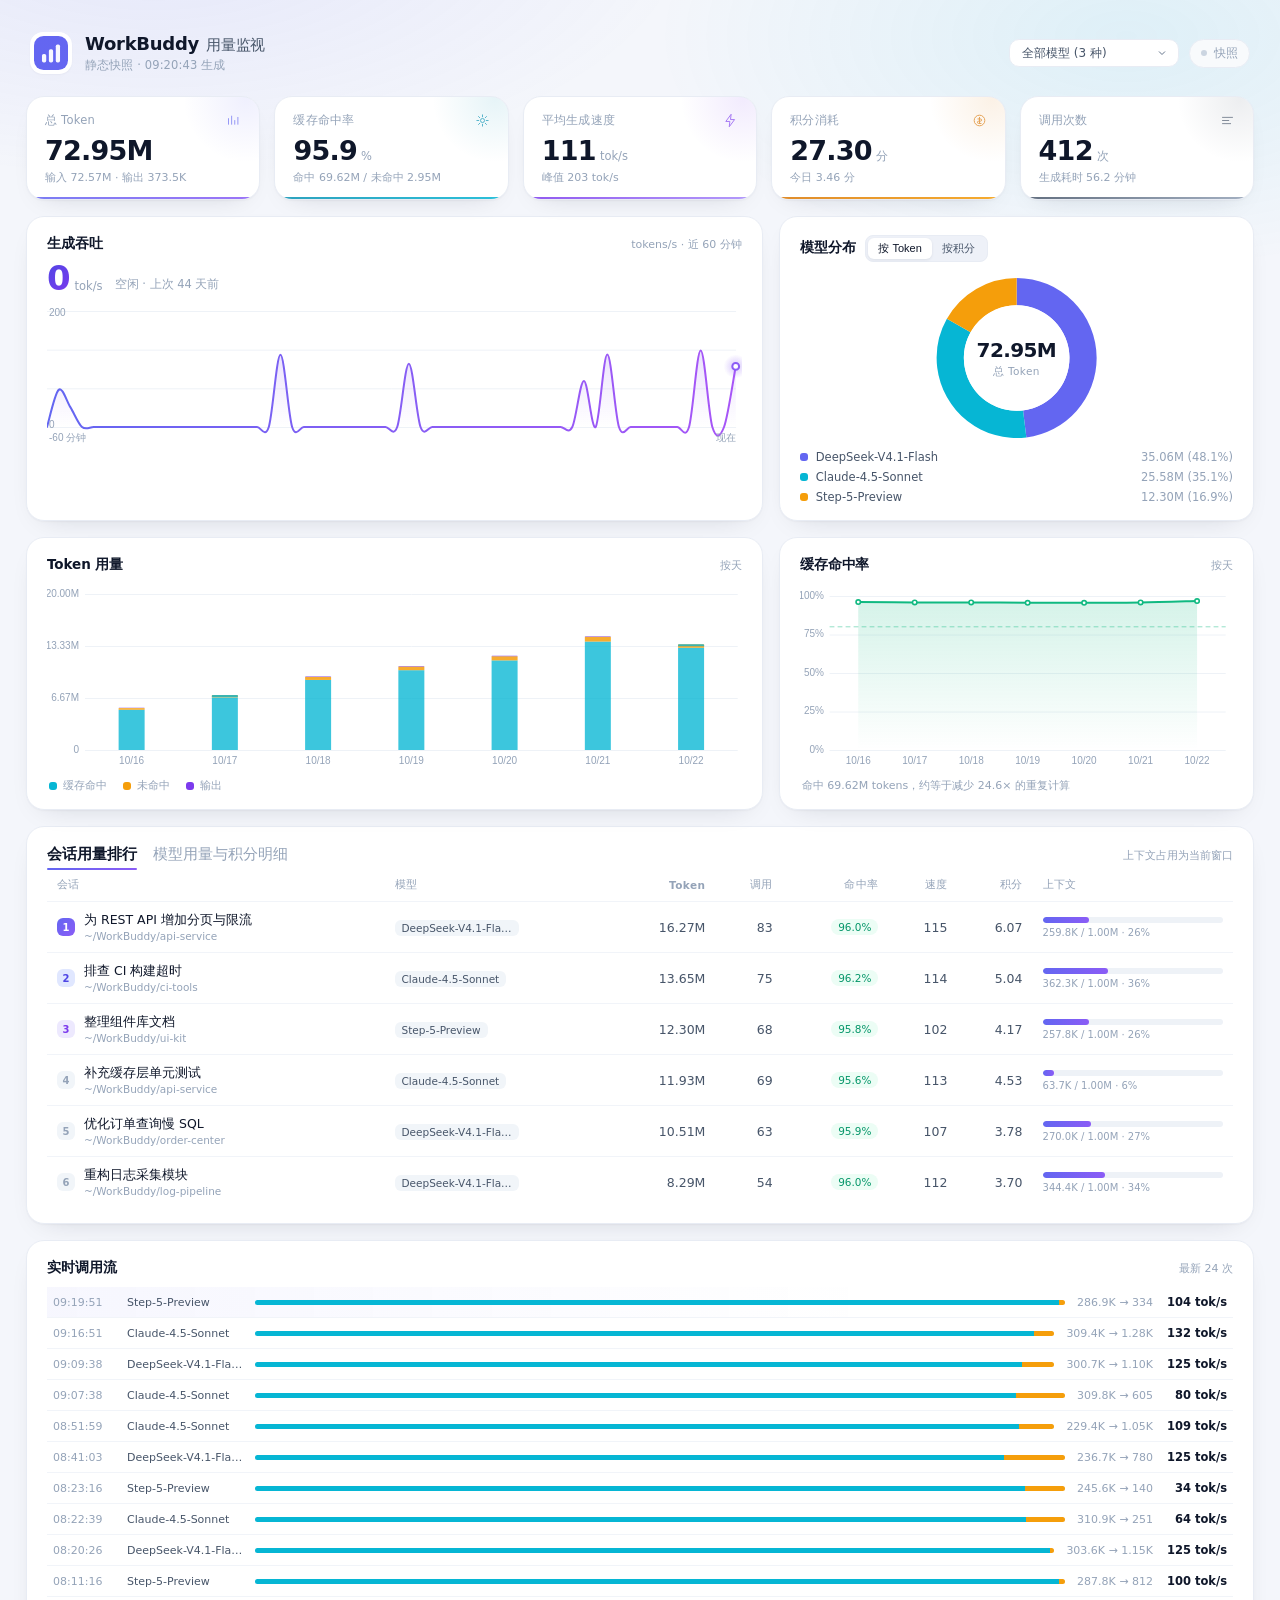
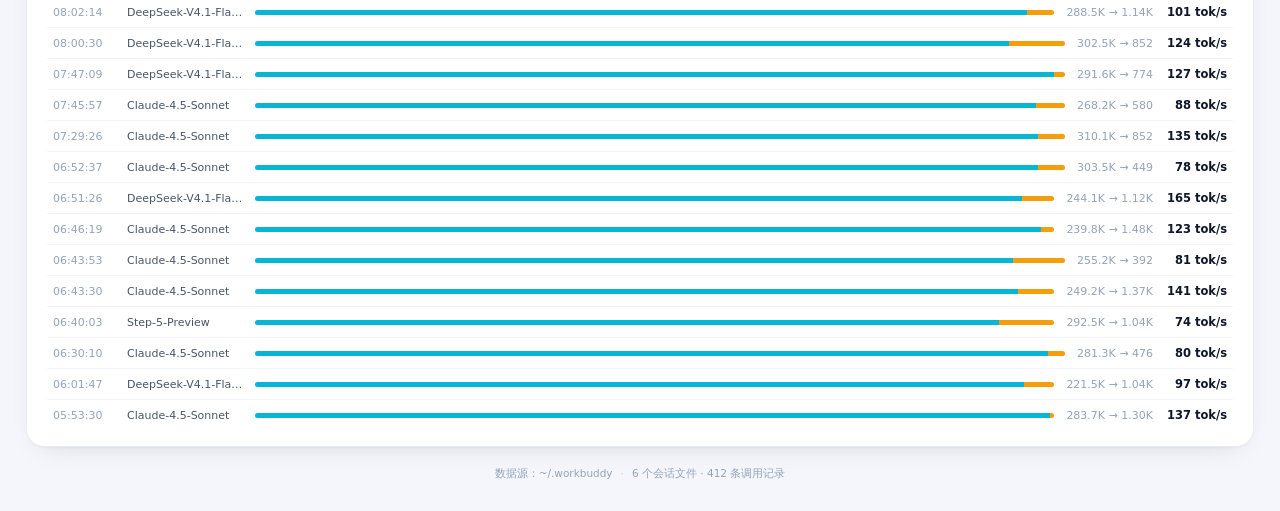
==== commit a3811814: "docs: 更新 preview.html 静态预览快照" ====
--- a/preview.html
+++ b/preview.html
@@ -1066,7 +1066,7 @@
 
     <article class="card c-model">
       <header>
-        <h2 id="model-card-title">模型分布</h2>
+        <h2>模型分布</h2>
         <div class="card-seg" id="model-metric-toggle">
           <button class="on" data-metric="tokens">按 Token</button>
           <button data-metric="credit">按积分</button>
@@ -1154,7 +1154,7 @@
 </div>
 
 <div class="tip" id="tip"></div>
-<script>window.__WB_SNAPSHOT__ = {"generated_at": 1792662072666, "range": "all", "start": 1792109244131, "end": 1792662072666, "selected_model": null, "kpi": {"tokens": 72911933, "input": 72538513, "output": 373420, "cache_hit": 69594294, "cache_miss": 2944219, "hit_rate": 0.9594116438532453, "credit": 27.29, "calls": 412, "avg_speed": 110.77546683247486, "peak_speed": 243.75, "gen_seconds": 3371.0, "today_tokens": 13565229, "today_credit": 3.45, "today_calls": 50, "all_tokens": 72911933, "all_credit": 27.29}, "series": {"granularity": "day", "buckets": [{"label": "10/16", "hit": 5158302, "miss": 211677, "out": 52950, "credit": 3.894000000000002, "calls": 61, "t": 1792080000000}, {"label": "10/17", "hit": 6751221, "miss": 292454, "out": 47646, "credit": 3.557999999999999, "calls": 60, "t": 1792166400000}, {"label": "10/18", "hit": 8981214, "miss": 389376, "out": 57230, "credit": 4.181000000000001, "calls": 63, "t": 1792252800000}, {"label": "10/19", "hit": 10231181, "miss": 471961, "out": 55112, "credit": 4.007000000000001, "calls": 59, "t": 1792339200000}, {"label": "10/20", "hit": 11488522, "miss": 532223, "out": 54702, "credit": 3.9549999999999996, "calls": 56, "t": 1792425600000}, {"label": "10/21", "hit": 13903170, "miss": 609557, "out": 58206, "credit": 4.24, "calls": 63, "t": 1792512000000}, {"label": "10/22", "hit": 13080684, "miss": 436971, "out": 47574, "credit": 3.4519999999999995, "calls": 50, "t": 1792598400000}]}, "speeds": [{"t": 1792658472666, "v": 0.0, "out": 0, "calls": 0}, {"t": 1792658532666, "v": 0.0, "out": 0, "calls": 0}, {"t": 1792658592666, "v": 0.0, "out": 0, "calls": 0}, {"t": 1792658652666, "v": 0.0, "out": 0, "calls": 0}, {"t": 1792658712666, "v": 0.0, "out": 0, "calls": 0}, {"t": 1792658772666, "v": 0.0, "out": 0, "calls": 0}, {"t": 1792658832666, "v": 0.0, "out": 0, "calls": 0}, {"t": 1792658892666, "v": 0.0, "out": 0, "calls": 0}, {"t": 1792658952666, "v": 0.0, "out": 0, "calls": 0}, {"t": 1792659012666, "v": 0.0, "out": 0, "calls": 0}, {"t": 1792659072666, "v": 108.9, "out": 1051, "calls": 1}, {"t": 1792659132666, "v": 0.0, "out": 0, "calls": 0}, {"t": 1792659192666, "v": 0.0, "out": 0, "calls": 0}, {"t": 1792659252666, "v": 0.0, "out": 0, "calls": 0}, {"t": 1792659312666, "v": 0.0, "out": 0, "calls": 0}, {"t": 1792659372666, "v": 0.0, "out": 0, "calls": 0}, {"t": 1792659432666, "v": 0.0, "out": 0, "calls": 0}, {"t": 1792659492666, "v": 0.0, "out": 0, "calls": 0}, {"t": 1792659552666, "v": 0.0, "out": 0, "calls": 0}, {"t": 1792659612666, "v": 0.0, "out": 0, "calls": 0}, {"t": 1792659672666, "v": 0.0, "out": 0, "calls": 0}, {"t": 1792659732666, "v": 0.0, "out": 0, "calls": 0}, {"t": 1792659792666, "v": 0.0, "out": 0, "calls": 0}, {"t": 1792659852666, "v": 0.0, "out": 0, "calls": 0}, {"t": 1792659912666, "v": 0.0, "out": 0, "calls": 0}, {"t": 1792659972666, "v": 0.0, "out": 0, "calls": 0}, {"t": 1792660032666, "v": 0.0, "out": 0, "calls": 0}, {"t": 1792660092666, "v": 111.4, "out": 814, "calls": 1}, {"t": 1792660152666, "v": 0.0, "out": 0, "calls": 0}, {"t": 1792660212666, "v": 0.0, "out": 0, "calls": 0}, {"t": 1792660272666, "v": 122.9, "out": 1398, "calls": 1}, {"t": 1792660332666, "v": 0.0, "out": 0, "calls": 0}, {"t": 1792660392666, "v": 0.0, "out": 0, "calls": 0}, {"t": 1792660452666, "v": 0.0, "out": 0, "calls": 0}, {"t": 1792660512666, "v": 0.0, "out": 0, "calls": 0}, {"t": 1792660572666, "v": 0.0, "out": 0, "calls": 0}, {"t": 1792660632666, "v": 98.1, "out": 839, "calls": 1}, {"t": 1792660692666, "v": 0.0, "out": 0, "calls": 0}, {"t": 1792660752666, "v": 0.0, "out": 0, "calls": 0}, {"t": 1792660812666, "v": 0.0, "out": 0, "calls": 0}, {"t": 1792660872666, "v": 0.0, "out": 0, "calls": 0}, {"t": 1792660932666, "v": 0.0, "out": 0, "calls": 0}, {"t": 1792660992666, "v": 0.0, "out": 0, "calls": 0}, {"t": 1792661052666, "v": 0.0, "out": 0, "calls": 0}, {"t": 1792661112666, "v": 0.0, "out": 0, "calls": 0}, {"t": 1792661172666, "v": 0.0, "out": 0, "calls": 0}, {"t": 1792661232666, "v": 0.0, "out": 0, "calls": 0}, {"t": 1792661292666, "v": 0.0, "out": 0, "calls": 0}, {"t": 1792661352666, "v": 40.4, "out": 140, "calls": 1}, {"t": 1792661412666, "v": 0.0, "out": 0, "calls": 0}, {"t": 1792661472666, "v": 0.0, "out": 0, "calls": 0}, {"t": 1792661532666, "v": 0.0, "out": 0, "calls": 0}, {"t": 1792661592666, "v": 0.0, "out": 0, "calls": 0}, {"t": 1792661652666, "v": 0.0, "out": 0, "calls": 0}, {"t": 1792661712666, "v": 0.0, "out": 0, "calls": 0}, {"t": 1792661772666, "v": 0.0, "out": 0, "calls": 0}, {"t": 1792661832666, "v": 0.0, "out": 0, "calls": 0}, {"t": 1792661892666, "v": 0.0, "out": 0, "calls": 0}, {"t": 1792661952666, "v": 0.0, "out": 0, "calls": 0}, {"t": 1792662012666, "v": 243.8, "out": 780, "calls": 1}], "models": [{"name": "DeepSeek-V4.1-Flash", "tokens": 35635785, "in": 35448183, "out": 187602, "calls": 202, "hit": 34037922, "miss": 1410261, "credit": 13.65, "share": 0.4888, "credit_share": 0.5002, "hit_rate": 0.9602, "speed": 111.8}, {"name": "Claude-4.5-Sonnet", "tokens": 24961951, "in": 24832833, "out": 129118, "calls": 142, "hit": 23821482, "miss": 1011351, "credit": 9.43, "share": 0.3424, "credit_share": 0.3456, "hit_rate": 0.9593, "speed": 113.5}, {"name": "Step-5-Preview", "tokens": 12314197, "in": 12257497, "out": 56700, "calls": 68, "hit": 11734890, "miss": 522607, "credit": 4.2, "share": 0.1689, "credit_share": 0.1539, "hit_rate": 0.9574, "speed": 102.0}], "all_models": [{"name": "DeepSeek-V4.1-Flash", "tokens": 35635785, "in": 35448183, "out": 187602, "calls": 202, "hit": 34037922, "miss": 1410261, "credit": 13.65, "share": 0.4888, "credit_share": 0.5002, "hit_rate": 0.9602, "speed": 111.8}, {"name": "Claude-4.5-Sonnet", "tokens": 24961951, "in": 24832833, "out": 129118, "calls": 142, "hit": 23821482, "miss": 1011351, "credit": 9.43, "share": 0.3424, "credit_share": 0.3456, "hit_rate": 0.9593, "speed": 113.5}, {"name": "Step-5-Preview", "tokens": 12314197, "in": 12257497, "out": 56700, "calls": 68, "hit": 11734890, "miss": 522607, "credit": 4.2, "share": 0.1689, "credit_share": 0.1539, "hit_rate": 0.9574, "speed": 102.0}], "breakdown": null, "sessions": [{"id": "demo-02", "title": "为 REST API 增加分页与限流", "cwd": "~/WorkBuddy/api-service", "model": "DeepSeek-V4.1-Flash", "tokens": 16946327, "in": 16859590, "out": 86737, "calls": 85, "hit_rate": 0.9608638169730106, "credit": 6.23, "speed": 114.84647987468934, "last": 1792660326979, "used": 259780, "size": 1000000, "active": false}, {"id": "demo-03", "title": "排查 CI 构建超时", "cwd": "~/WorkBuddy/ci-tools", "model": "Claude-4.5-Sonnet", "tokens": 13652291, "in": 13583152, "out": 69139, "calls": 75, "hit_rate": 0.9619357127123366, "credit": 5.04, "speed": 113.61660660379374, "last": 1792657359694, "used": 362263, "size": 1000000, "active": false}, {"id": "demo-05", "title": "整理组件库文档", "cwd": "~/WorkBuddy/ui-kit", "model": "Step-5-Preview", "tokens": 12314197, "in": 12257497, "out": 56700, "calls": 68, "hit_rate": 0.957364297131788, "credit": 4.2, "speed": 102.02924838453691, "last": 1792660636373, "used": 257843, "size": 1000000, "active": false}, {"id": "demo-04", "title": "补充缓存层单元测试", "cwd": "~/WorkBuddy/api-service", "model": "Claude-4.5-Sonnet", "tokens": 11309660, "in": 11249681, "out": 59979, "calls": 67, "hit_rate": 0.9560593762614247, "credit": 4.39, "speed": 113.30474535287894, "last": 1792659119865, "used": 63672, "size": 1000000, "active": false}, {"id": "demo-06", "title": "优化订单查询慢 SQL", "cwd": "~/WorkBuddy/order-center", "model": "DeepSeek-V4.1-Flash", "tokens": 10204370, "in": 10154657, "out": 49713, "calls": 62, "hit_rate": 0.9593820844958131, "credit": 3.7, "speed": 107.1916028608577, "last": 1792662020652, "used": 270013, "size": 1000000, "active": true}, {"id": "demo-01", "title": "重构日志采集模块", "cwd": "~/WorkBuddy/log-pipeline", "model": "DeepSeek-V4.1-Flash", "tokens": 8485088, "in": 8433936, "out": 51152, "calls": 55, "hit_rate": 0.9599261839312037, "credit": 3.72, "speed": 111.60493180692556, "last": 1792661354971, "used": 344364, "size": 1000000, "active": false}], "recent": [{"t": 1792662020652, "model": "DeepSeek-V4.1-Flash", "in": 236650, "out": 780, "hit": 218663, "miss": 17987, "credit": 0.058, "dur": 3200, "speed": 243.8, "tool": "TaskCreate", "title": "优化订单查询慢 SQL"}, {"t": 1792661354971, "model": "DeepSeek-V4.1-Flash", "in": 196797, "out": 140, "hit": 189475, "miss": 7322, "credit": 0.019, "dur": 3469, "speed": 40.4, "tool": "TaskCreate", "title": "重构日志采集模块"}, {"t": 1792660636373, "model": "Step-5-Preview", "in": 298850, "out": 839, "hit": 285395, "miss": 13455, "credit": 0.062, "dur": 8555, "speed": 98.1, "tool": "TaskCreate", "title": "整理组件库文档"}, {"t": 1792660326979, "model": "DeepSeek-V4.1-Flash", "in": 343997, "out": 1398, "hit": 335702, "miss": 8295, "credit": 0.097, "dur": 11376, "speed": 122.9, "tool": "Read", "title": "为 REST API 增加分页与限流"}, {"t": 1792660152000, "model": "DeepSeek-V4.1-Flash", "in": 334087, "out": 814, "hit": 327513, "miss": 6574, "credit": 0.06, "dur": 7304, "speed": 111.4, "tool": "Glob", "title": "为 REST API 增加分页与限流"}, {"t": 1792659119865, "model": "Claude-4.5-Sonnet", "in": 229443, "out": 1051, "hit": 219361, "miss": 10082, "credit": 0.075, "dur": 9654, "speed": 108.9, "tool": "Glob", "title": "补充缓存层单元测试"}, {"t": 1792657396096, "model": "Step-5-Preview", "in": 245578, "out": 140, "hit": 233576, "miss": 12002, "credit": 0.019, "dur": 4078, "speed": 34.3, "tool": "Glob", "title": "整理组件库文档"}, {"t": 1792657359694, "model": "Claude-4.5-Sonnet", "in": 310925, "out": 251, "hit": 295920, "miss": 15005, "credit": 0.026, "dur": 3923, "speed": 64.0, "tool": "Grep", "title": "排查 CI 构建超时"}, {"t": 1792657226049, "model": "DeepSeek-V4.1-Flash", "in": 303606, "out": 1150, "hit": 301921, "miss": 1685, "credit": 0.081, "dur": 9168, "speed": 125.4, "tool": "Edit", "title": "为 REST API 增加分页与限流"}, {"t": 1792656676981, "model": "Step-5-Preview", "in": 287802, "out": 812, "hit": 285388, "miss": 2414, "credit": 0.06, "dur": 8121, "speed": 100.0, "tool": "Glob", "title": "整理组件库文档"}, {"t": 1792656134959, "model": "DeepSeek-V4.1-Flash", "in": 288527, "out": 1142, "hit": 278811, "miss": 9716, "credit": 0.081, "dur": 11280, "speed": 101.2, "tool": "Write", "title": "优化订单查询慢 SQL"}, {"t": 1792656030425, "model": "DeepSeek-V4.1-Flash", "in": 302477, "out": 852, "hit": 281554, "miss": 20923, "credit": 0.063, "dur": 6880, "speed": 123.8, "tool": "Glob", "title": "为 REST API 增加分页与限流"}, {"t": 1792655229155, "model": "DeepSeek-V4.1-Flash", "in": 291630, "out": 774, "hit": 287571, "miss": 4059, "credit": 0.058, "dur": 6118, "speed": 126.5, "tool": "Grep", "title": "优化订单查询慢 SQL"}, {"t": 1792655157528, "model": "Claude-4.5-Sonnet", "in": 268191, "out": 580, "hit": 258554, "miss": 9637, "credit": 0.046, "dur": 6577, "speed": 88.2, "tool": "TaskCreate", "title": "排查 CI 构建超时"}, {"t": 1792654166108, "model": "Claude-4.5-Sonnet", "in": 310150, "out": 852, "hit": 299715, "miss": 10435, "credit": 0.063, "dur": 6295, "speed": 135.3, "tool": "Edit", "title": "排查 CI 构建超时"}, {"t": 1792651957371, "model": "Claude-4.5-Sonnet", "in": 303453, "out": 449, "hit": 293256, "miss": 10197, "credit": 0.038, "dur": 5791, "speed": 77.5, "tool": "Grep", "title": "补充缓存层单元测试"}, {"t": 1792651886195, "model": "DeepSeek-V4.1-Flash", "in": 244084, "out": 1123, "hit": 234140, "miss": 9944, "credit": 0.08, "dur": 6819, "speed": 164.7, "tool": "Edit", "title": "优化订单查询慢 SQL"}, {"t": 1792651579326, "model": "Claude-4.5-Sonnet", "in": 239764, "out": 1479, "hit": 235626, "miss": 4138, "credit": 0.102, "dur": 12062, "speed": 122.6, "tool": "TaskCreate", "title": "补充缓存层单元测试"}, {"t": 1792651433913, "model": "Claude-4.5-Sonnet", "in": 255193, "out": 392, "hit": 238832, "miss": 16361, "credit": 0.034, "dur": 4840, "speed": 81.0, "tool": "Read", "title": "补充缓存层单元测试"}, {"t": 1792651410476, "model": "Claude-4.5-Sonnet", "in": 249217, "out": 1369, "hit": 237653, "miss": 11564, "credit": 0.095, "dur": 9703, "speed": 141.1, "tool": "Bash", "title": "排查 CI 构建超时"}, {"t": 1792651203233, "model": "Step-5-Preview", "in": 292469, "out": 1041, "hit": 272172, "miss": 20297, "credit": 0.075, "dur": 13998, "speed": 74.4, "tool": "Glob", "title": "整理组件库文档"}, {"t": 1792650610349, "model": "Claude-4.5-Sonnet", "in": 281285, "out": 476, "hit": 275469, "miss": 5816, "credit": 0.04, "dur": 5981, "speed": 79.6, "tool": "TaskCreate", "title": "补充缓存层单元测试"}, {"t": 1792648907139, "model": "DeepSeek-V4.1-Flash", "in": 221462, "out": 1039, "hit": 213146, "miss": 8316, "credit": 0.074, "dur": 10734, "speed": 96.8, "tool": "Write", "title": "优化订单查询慢 SQL"}, {"t": 1792648410061, "model": "Claude-4.5-Sonnet", "in": 283699, "out": 1301, "hit": 282063, "miss": 1636, "credit": 0.091, "dur": 9505, "speed": 136.9, "tool": "Edit", "title": "排查 CI 构建超时"}], "status": {"files": 6, "records": 412, "last_scan": 1792662072652, "sessions": 6, "source": "~/.workbuddy/projects（演示数据）"}};</script>
+<script>window.__WB_SNAPSHOT__ = {"generated_at": 1792660843837, "range": "all", "start": 1792109244131, "end": 1792660843837, "selected_model": null, "kpi": {"tokens": 72945015, "input": 72571467, "output": 373548, "cache_hit": 69622007, "cache_miss": 2949460, "hit_rate": 0.9593578561668045, "credit": 27.3, "calls": 412, "avg_speed": 110.75902733157821, "peak_speed": 202.65111346765642, "gen_seconds": 3372.6, "today_tokens": 13598311, "today_credit": 3.46, "today_calls": 50, "all_tokens": 72945015, "all_credit": 27.3}, "series": {"granularity": "day", "buckets": [{"label": "10/16", "hit": 5158302, "miss": 211677, "out": 52950, "credit": 3.894000000000002, "calls": 61, "t": 1792080000000}, {"label": "10/17", "hit": 6751221, "miss": 292454, "out": 47646, "credit": 3.557999999999999, "calls": 60, "t": 1792166400000}, {"label": "10/18", "hit": 8981214, "miss": 389376, "out": 57230, "credit": 4.181000000000001, "calls": 63, "t": 1792252800000}, {"label": "10/19", "hit": 10231181, "miss": 471961, "out": 55112, "credit": 4.007000000000001, "calls": 59, "t": 1792339200000}, {"label": "10/20", "hit": 11488522, "miss": 532223, "out": 54702, "credit": 3.9549999999999996, "calls": 56, "t": 1792425600000}, {"label": "10/21", "hit": 13903170, "miss": 609557, "out": 58206, "credit": 4.24, "calls": 63, "t": 1792512000000}, {"label": "10/22", "hit": 13108397, "miss": 442212, "out": 47702, "credit": 3.4609999999999994, "calls": 50, "t": 1792598400000}]}, "speeds": [{"t": 1792657243837, "v": 0.0, "out": 0, "calls": 0}, {"t": 1792657303837, "v": 64.0, "out": 251, "calls": 1}, {"t": 1792657363837, "v": 34.3, "out": 140, "calls": 1}, {"t": 1792657423837, "v": 0.0, "out": 0, "calls": 0}, {"t": 1792657483837, "v": 0.0, "out": 0, "calls": 0}, {"t": 1792657543837, "v": 0.0, "out": 0, "calls": 0}, {"t": 1792657603837, "v": 0.0, "out": 0, "calls": 0}, {"t": 1792657663837, "v": 0.0, "out": 0, "calls": 0}, {"t": 1792657723837, "v": 0.0, "out": 0, "calls": 0}, {"t": 1792657783837, "v": 0.0, "out": 0, "calls": 0}, {"t": 1792657843837, "v": 0.0, "out": 0, "calls": 0}, {"t": 1792657903837, "v": 0.0, "out": 0, "calls": 0}, {"t": 1792657963837, "v": 0.0, "out": 0, "calls": 0}, {"t": 1792658023837, "v": 0.0, "out": 0, "calls": 0}, {"t": 1792658083837, "v": 0.0, "out": 0, "calls": 0}, {"t": 1792658143837, "v": 0.0, "out": 0, "calls": 0}, {"t": 1792658203837, "v": 0.0, "out": 0, "calls": 0}, {"t": 1792658263837, "v": 0.0, "out": 0, "calls": 0}, {"t": 1792658323837, "v": 0.0, "out": 0, "calls": 0}, {"t": 1792658383837, "v": 0.0, "out": 0, "calls": 0}, {"t": 1792658443837, "v": 124.5, "out": 780, "calls": 1}, {"t": 1792658503837, "v": 0.0, "out": 0, "calls": 0}, {"t": 1792658563837, "v": 0.0, "out": 0, "calls": 0}, {"t": 1792658623837, "v": 0.0, "out": 0, "calls": 0}, {"t": 1792658683837, "v": 0.0, "out": 0, "calls": 0}, {"t": 1792658743837, "v": 0.0, "out": 0, "calls": 0}, {"t": 1792658803837, "v": 0.0, "out": 0, "calls": 0}, {"t": 1792658863837, "v": 0.0, "out": 0, "calls": 0}, {"t": 1792658923837, "v": 0.0, "out": 0, "calls": 0}, {"t": 1792658983837, "v": 0.0, "out": 0, "calls": 0}, {"t": 1792659043837, "v": 0.0, "out": 0, "calls": 0}, {"t": 1792659103837, "v": 108.9, "out": 1051, "calls": 1}, {"t": 1792659163837, "v": 0.0, "out": 0, "calls": 0}, {"t": 1792659223837, "v": 0.0, "out": 0, "calls": 0}, {"t": 1792659283837, "v": 0.0, "out": 0, "calls": 0}, {"t": 1792659343837, "v": 0.0, "out": 0, "calls": 0}, {"t": 1792659403837, "v": 0.0, "out": 0, "calls": 0}, {"t": 1792659463837, "v": 0.0, "out": 0, "calls": 0}, {"t": 1792659523837, "v": 0.0, "out": 0, "calls": 0}, {"t": 1792659583837, "v": 0.0, "out": 0, "calls": 0}, {"t": 1792659643837, "v": 0.0, "out": 0, "calls": 0}, {"t": 1792659703837, "v": 0.0, "out": 0, "calls": 0}, {"t": 1792659763837, "v": 0.0, "out": 0, "calls": 0}, {"t": 1792659823837, "v": 0.0, "out": 0, "calls": 0}, {"t": 1792659883837, "v": 0.0, "out": 0, "calls": 0}, {"t": 1792659943837, "v": 0.0, "out": 0, "calls": 0}, {"t": 1792660003837, "v": 79.5, "out": 605, "calls": 1}, {"t": 1792660063837, "v": 0.0, "out": 0, "calls": 0}, {"t": 1792660123837, "v": 125.1, "out": 1097, "calls": 1}, {"t": 1792660183837, "v": 0.0, "out": 0, "calls": 0}, {"t": 1792660243837, "v": 0.0, "out": 0, "calls": 0}, {"t": 1792660303837, "v": 0.0, "out": 0, "calls": 0}, {"t": 1792660363837, "v": 0.0, "out": 0, "calls": 0}, {"t": 1792660423837, "v": 0.0, "out": 0, "calls": 0}, {"t": 1792660483837, "v": 0.0, "out": 0, "calls": 0}, {"t": 1792660543837, "v": 0.0, "out": 0, "calls": 0}, {"t": 1792660603837, "v": 132.1, "out": 1283, "calls": 1}, {"t": 1792660663837, "v": 0.0, "out": 0, "calls": 0}, {"t": 1792660723837, "v": 0.0, "out": 0, "calls": 0}, {"t": 1792660783837, "v": 104.4, "out": 334, "calls": 1}], "models": [{"name": "DeepSeek-V4.1-Flash", "tokens": 35060346, "in": 34873999, "out": 186347, "calls": 200, "hit": 33473708, "miss": 1400291, "credit": 13.56, "share": 0.4806, "credit_share": 0.4968, "hit_rate": 0.9598, "speed": 111.8}, {"name": "Claude-4.5-Sonnet", "tokens": 25582977, "in": 25451971, "out": 131006, "calls": 144, "hit": 24414349, "miss": 1037622, "credit": 9.57, "share": 0.3507, "credit_share": 0.3506, "hit_rate": 0.9592, "speed": 113.4}, {"name": "Step-5-Preview", "tokens": 12301692, "in": 12245497, "out": 56195, "calls": 68, "hit": 11733950, "miss": 511547, "credit": 4.17, "share": 0.1686, "credit_share": 0.1528, "hit_rate": 0.9582, "speed": 102.1}], "sessions": [{"id": "demo-02", "title": "为 REST API 增加分页与限流", "cwd": "~/WorkBuddy/api-service", "model": "DeepSeek-V4.1-Flash", "tokens": 16266031, "in": 16181506, "out": 84525, "calls": 83, "hit_rate": 0.96014270859585, "credit": 6.07, "speed": 114.75596792127762, "last": 1792657226049, "used": 259780, "size": 1000000, "active": false}, {"id": "demo-03", "title": "排查 CI 构建超时", "cwd": "~/WorkBuddy/ci-tools", "model": "Claude-4.5-Sonnet", "tokens": 13652291, "in": 13583152, "out": 69139, "calls": 75, "hit_rate": 0.9619357127123366, "credit": 5.04, "speed": 113.61660660379374, "last": 1792657359694, "used": 362263, "size": 1000000, "active": false}, {"id": "demo-05", "title": "整理组件库文档", "cwd": "~/WorkBuddy/ui-kit", "model": "Step-5-Preview", "tokens": 12301692, "in": 12245497, "out": 56195, "calls": 68, "hit_rate": 0.9582257053347855, "credit": 4.17, "speed": 102.10441014012441, "last": 1792660791820, "used": 257843, "size": 1000000, "active": true}, {"id": "demo-04", "title": "补充缓存层单元测试", "cwd": "~/WorkBuddy/api-service", "model": "Claude-4.5-Sonnet", "tokens": 11930686, "in": 11868819, "out": 61867, "calls": 69, "hit_rate": 0.9561380959638865, "credit": 4.53, "speed": 113.1669251931632, "last": 1792660611313, "used": 63672, "size": 1000000, "active": true}, {"id": "demo-06", "title": "优化订单查询慢 SQL", "cwd": "~/WorkBuddy/order-center", "model": "DeepSeek-V4.1-Flash", "tokens": 10506164, "in": 10455354, "out": 50810, "calls": 63, "hit_rate": 0.9593813848866332, "credit": 3.78, "speed": 106.83145188589788, "last": 1792660178530, "used": 270013, "size": 1000000, "active": false}, {"id": "demo-01", "title": "重构日志采集模块", "cwd": "~/WorkBuddy/log-pipeline", "model": "DeepSeek-V4.1-Flash", "tokens": 8288151, "in": 8237139, "out": 51012, "calls": 54, "hit_rate": 0.9598576641719898, "credit": 3.7, "speed": 112.14829992393297, "last": 1792635111923, "used": 344364, "size": 1000000, "active": false}], "recent": [{"t": 1792660791820, "model": "Step-5-Preview", "in": 286850, "out": 334, "hit": 284455, "miss": 2395, "credit": 0.031, "dur": 3200, "speed": 104.4, "tool": "Grep", "title": "整理组件库文档"}, {"t": 1792660611313, "model": "Claude-4.5-Sonnet", "in": 309368, "out": 1283, "hit": 301782, "miss": 7586, "credit": 0.09, "dur": 9716, "speed": 132.1, "tool": "Bash", "title": "补充缓存层单元测试"}, {"t": 1792660178530, "model": "DeepSeek-V4.1-Flash", "in": 300697, "out": 1097, "hit": 288476, "miss": 12221, "credit": 0.078, "dur": 8768, "speed": 125.1, "tool": "Read", "title": "优化订单查询慢 SQL"}, {"t": 1792660058332, "model": "Claude-4.5-Sonnet", "in": 309770, "out": 605, "hit": 291085, "miss": 18685, "credit": 0.048, "dur": 7612, "speed": 79.5, "tool": "Write", "title": "补充缓存层单元测试"}, {"t": 1792659119865, "model": "Claude-4.5-Sonnet", "in": 229443, "out": 1051, "hit": 219361, "miss": 10082, "credit": 0.075, "dur": 9654, "speed": 108.9, "tool": "Glob", "title": "补充缓存层单元测试"}, {"t": 1792658463816, "model": "DeepSeek-V4.1-Flash", "in": 236650, "out": 780, "hit": 218663, "miss": 17987, "credit": 0.058, "dur": 6264, "speed": 124.5, "tool": "Grep", "title": "优化订单查询慢 SQL"}, {"t": 1792657396096, "model": "Step-5-Preview", "in": 245578, "out": 140, "hit": 233576, "miss": 12002, "credit": 0.019, "dur": 4078, "speed": 34.3, "tool": "Glob", "title": "整理组件库文档"}, {"t": 1792657359694, "model": "Claude-4.5-Sonnet", "in": 310925, "out": 251, "hit": 295920, "miss": 15005, "credit": 0.026, "dur": 3923, "speed": 64.0, "tool": "Grep", "title": "排查 CI 构建超时"}, {"t": 1792657226049, "model": "DeepSeek-V4.1-Flash", "in": 303606, "out": 1150, "hit": 301921, "miss": 1685, "credit": 0.081, "dur": 9168, "speed": 125.4, "tool": "Edit", "title": "为 REST API 增加分页与限流"}, {"t": 1792656676981, "model": "Step-5-Preview", "in": 287802, "out": 812, "hit": 285388, "miss": 2414, "credit": 0.06, "dur": 8121, "speed": 100.0, "tool": "Glob", "title": "整理组件库文档"}, {"t": 1792656134959, "model": "DeepSeek-V4.1-Flash", "in": 288527, "out": 1142, "hit": 278811, "miss": 9716, "credit": 0.081, "dur": 11280, "speed": 101.2, "tool": "Write", "title": "优化订单查询慢 SQL"}, {"t": 1792656030425, "model": "DeepSeek-V4.1-Flash", "in": 302477, "out": 852, "hit": 281554, "miss": 20923, "credit": 0.063, "dur": 6880, "speed": 123.8, "tool": "Glob", "title": "为 REST API 增加分页与限流"}, {"t": 1792655229155, "model": "DeepSeek-V4.1-Flash", "in": 291630, "out": 774, "hit": 287571, "miss": 4059, "credit": 0.058, "dur": 6118, "speed": 126.5, "tool": "Grep", "title": "优化订单查询慢 SQL"}, {"t": 1792655157528, "model": "Claude-4.5-Sonnet", "in": 268191, "out": 580, "hit": 258554, "miss": 9637, "credit": 0.046, "dur": 6577, "speed": 88.2, "tool": "TaskCreate", "title": "排查 CI 构建超时"}, {"t": 1792654166108, "model": "Claude-4.5-Sonnet", "in": 310150, "out": 852, "hit": 299715, "miss": 10435, "credit": 0.063, "dur": 6295, "speed": 135.3, "tool": "Edit", "title": "排查 CI 构建超时"}, {"t": 1792651957371, "model": "Claude-4.5-Sonnet", "in": 303453, "out": 449, "hit": 293256, "miss": 10197, "credit": 0.038, "dur": 5791, "speed": 77.5, "tool": "Grep", "title": "补充缓存层单元测试"}, {"t": 1792651886195, "model": "DeepSeek-V4.1-Flash", "in": 244084, "out": 1123, "hit": 234140, "miss": 9944, "credit": 0.08, "dur": 6819, "speed": 164.7, "tool": "Edit", "title": "优化订单查询慢 SQL"}, {"t": 1792651579326, "model": "Claude-4.5-Sonnet", "in": 239764, "out": 1479, "hit": 235626, "miss": 4138, "credit": 0.102, "dur": 12062, "speed": 122.6, "tool": "TaskCreate", "title": "补充缓存层单元测试"}, {"t": 1792651433913, "model": "Claude-4.5-Sonnet", "in": 255193, "out": 392, "hit": 238832, "miss": 16361, "credit": 0.034, "dur": 4840, "speed": 81.0, "tool": "Read", "title": "补充缓存层单元测试"}, {"t": 1792651410476, "model": "Claude-4.5-Sonnet", "in": 249217, "out": 1369, "hit": 237653, "miss": 11564, "credit": 0.095, "dur": 9703, "speed": 141.1, "tool": "Bash", "title": "排查 CI 构建超时"}, {"t": 1792651203233, "model": "Step-5-Preview", "in": 292469, "out": 1041, "hit": 272172, "miss": 20297, "credit": 0.075, "dur": 13998, "speed": 74.4, "tool": "Glob", "title": "整理组件库文档"}, {"t": 1792650610349, "model": "Claude-4.5-Sonnet", "in": 281285, "out": 476, "hit": 275469, "miss": 5816, "credit": 0.04, "dur": 5981, "speed": 79.6, "tool": "TaskCreate", "title": "补充缓存层单元测试"}, {"t": 1792648907139, "model": "DeepSeek-V4.1-Flash", "in": 221462, "out": 1039, "hit": 213146, "miss": 8316, "credit": 0.074, "dur": 10734, "speed": 96.8, "tool": "Write", "title": "优化订单查询慢 SQL"}, {"t": 1792648410061, "model": "Claude-4.5-Sonnet", "in": 283699, "out": 1301, "hit": 282063, "miss": 1636, "credit": 0.091, "dur": 9505, "speed": 136.9, "tool": "Edit", "title": "排查 CI 构建超时"}], "status": {"files": 6, "records": 412, "last_scan": 1792660843820, "sessions": 6, "source": "~/.workbuddy/projects（演示数据）"}};</script>
 <script>
 /* WorkBuddy Token Monitor — 前端面板 */
 (function () {
@@ -1608,21 +1608,14 @@
 
   /* ------------------------------------------------ 环形图 */
 
-  function drawDonut(canvas, models, animate, breakdown) {
+  function drawDonut(canvas, models, animate) {
     const d = fit(canvas);
     const ctx = d.ctx, W = d.w, H = d.h;
     const cx = W / 2, cy = H / 2;
     const R = Math.min(W, H) / 2 - 6;
     const r = R * 0.66;
     const isCredit = state.modelMetric === "credit";
-
-    let parts = null, total = 0;
-    if (breakdown) {
-      parts = isCredit ? breakdown.credit_parts : breakdown.token_parts;
-      total = isCredit ? breakdown.credit : breakdown.tokens;
-    } else {
-      total = models.reduce((s, m) => s + (isCredit ? m.credit : m.tokens), 0);
-    }
+    const total = models.reduce((s, m) => s + (isCredit ? m.credit : m.tokens), 0);
 
     if (!total) {
       ctx.strokeStyle = "#eef2f7";
@@ -1635,33 +1628,18 @@
 
     const prog = animate ? state._p || 0 : 1;
     let a0 = -Math.PI / 2;
-
-    if (breakdown && parts) {
-      parts.forEach((p) => {
-        const frac = p.share;
-        const a1 = a0 + frac * Math.PI * 2 * prog;
-        ctx.beginPath();
-        ctx.arc(cx, cy, R, a0, a1);
-        ctx.arc(cx, cy, r, a1, a0, true);
-        ctx.closePath();
-        ctx.fillStyle = p.color;
-        ctx.fill();
-        a0 = a1;
-      });
-    } else {
-      models.forEach((m, i) => {
-        const val = isCredit ? m.credit : m.tokens;
-        const frac = val / total;
-        const a1 = a0 + frac * Math.PI * 2 * prog;
-        ctx.beginPath();
-        ctx.arc(cx, cy, R, a0, a1);
-        ctx.arc(cx, cy, r, a1, a0, true);
-        ctx.closePath();
-        ctx.fillStyle = MODEL_COLORS[i % MODEL_COLORS.length];
-        ctx.fill();
-        a0 = a1;
-      });
-    }
+    models.forEach((m, i) => {
+      const val = isCredit ? m.credit : m.tokens;
+      const frac = val / total;
+      const a1 = a0 + frac * Math.PI * 2 * prog;
+      ctx.beginPath();
+      ctx.arc(cx, cy, R, a0, a1);
+      ctx.arc(cx, cy, r, a1, a0, true);
+      ctx.closePath();
+      ctx.fillStyle = MODEL_COLORS[i % MODEL_COLORS.length];
+      ctx.fill();
+      a0 = a1;
+    });
 
     // 内圈阴影
     ctx.beginPath();
@@ -1669,10 +1647,7 @@
     ctx.fillStyle = "#fff";
     ctx.fill();
 
-    canvas._hit = {
-      donut: true, cx: cx, cy: cy, R: R, r: r,
-      parts: parts, models: models, total: total, isCredit: isCredit
-    };
+    canvas._hit = { donut: true, cx: cx, cy: cy, R: R, r: r, models: models, total: total, isCredit: isCredit };
   }
 
   /* ------------------------------------------------ hover */
@@ -1747,40 +1722,23 @@
           let ang = Math.atan2(dy, dx) + Math.PI / 2;
           if (ang < 0) ang += Math.PI * 2;
           let acc = 0;
-          if (hit.donut.parts) {
-            for (let i = 0; i < hit.donut.parts.length; i++) {
-              const p = hit.donut.parts[i];
-              const f = p.share * Math.PI * 2;
-              if (ang >= acc && ang < acc + f) {
-                const valTxt = hit.donut.isCredit ? p.val.toFixed(2) + " 分" : compact(p.val);
-                showTip(
-                  '<b>' + esc(p.name) + '</b><br>' +
-                  '<span class="k">' + (hit.donut.isCredit ? "积分消耗" : "Token 用量") + '</span> ' + valTxt + ' (' + (p.share * 100).toFixed(1) + '%)',
-                  px, py
-                );
-                return;
-              }
-              acc += f;
+          for (let i = 0; i < hit.donut.models.length; i++) {
+            const m = hit.donut.models[i];
+            const val = hit.donut.isCredit ? m.credit : m.tokens;
+            const f = val / (hit.donut.total || 1);
+            if (ang >= acc && ang < acc + f) {
+              const cShare = (m.credit_share !== undefined ? m.credit_share * 100 : ((m.credit / (hit.donut.total || 1)) * 100)).toFixed(1);
+              const tShare = (m.share !== undefined ? m.share * 100 : ((m.tokens / (hit.donut.total || 1)) * 100)).toFixed(1);
+              showTip(
+                '<b>' + esc(m.name) + '</b><br>' +
+                '<span class="k">Token 用量</span> ' + compact(m.tokens) + ' (' + tShare + '%)<br>' +
+                '<span class="k">积分消耗</span> ' + m.credit.toFixed(2) + ' 分 (' + cShare + '%)<br>' +
+                '<span class="k">' + m.calls + ' 次调用 · 命中率 ' + pct(m.hit / (m.in || 1)) + '</span>',
+                px, py
+              );
+              return;
             }
-          } else {
-            for (let i = 0; i < hit.donut.models.length; i++) {
-              const m = hit.donut.models[i];
-              const val = hit.donut.isCredit ? m.credit : m.tokens;
-              const f = (val / (hit.donut.total || 1)) * Math.PI * 2;
-              if (ang >= acc && ang < acc + f) {
-                const cShare = (m.credit_share !== undefined ? m.credit_share * 100 : ((m.credit / (hit.donut.total || 1)) * 100)).toFixed(1);
-                const tShare = (m.share !== undefined ? m.share * 100 : ((m.tokens / (hit.donut.total || 1)) * 100)).toFixed(1);
-                showTip(
-                  '<b>' + esc(m.name) + '</b><br>' +
-                  '<span class="k">Token 用量</span> ' + compact(m.tokens) + ' (' + tShare + '%)<br>' +
-                  '<span class="k">积分消耗</span> ' + m.credit.toFixed(2) + ' 分 (' + cShare + '%)<br>' +
-                  '<span class="k">' + m.calls + ' 次调用 · 命中率 ' + pct(m.hit / (m.in || 1)) + '</span>',
-                  px, py
-                );
-                return;
-              }
-              acc += f;
-            }
+            acc += f;
           }
         }
       }
@@ -1833,41 +1791,14 @@
     $("#now-sub").textContent = sub;
   }
 
-  function renderModels(models, breakdown) {
+  function renderModels(models) {
     const box = $("#model-legend");
     const isCredit = state.modelMetric === "credit";
-    const titleEl = $("#model-card-title");
-    if (titleEl) {
-      titleEl.textContent = breakdown && state.model ? ("模型构成 · " + shortModel(state.model)) : "模型分布";
-    }
+    const totalTokens = models.reduce((s, m) => s + m.tokens, 0);
+    const totalCredit = models.reduce((s, m) => s + m.credit, 0);
 
     const totalEl = $("#model-total");
     const labelEl = $("#model-total-label");
-
-    if (breakdown) {
-      const parts = isCredit ? breakdown.credit_parts : breakdown.token_parts;
-      const total = isCredit ? breakdown.credit : breakdown.tokens;
-      if (isCredit) {
-        totalEl.textContent = total.toFixed(2);
-        if (labelEl) labelEl.textContent = "总积分(分)";
-      } else {
-        totalEl.textContent = compact(total);
-        if (labelEl) labelEl.textContent = "总 Token";
-      }
-      box.innerHTML = parts.map((p) => {
-        const valTxt = isCredit
-          ? p.val.toFixed(2) + " 分 (" + (p.share * 100).toFixed(1) + "%)"
-          : compact(p.val) + " (" + (p.share * 100).toFixed(1) + "%)";
-        return '<li><i style="background:' + p.color + '"></i>' +
-          '<span class="lname">' + esc(p.name) + "</span>" +
-          '<span class="lval">' + valTxt + "</span></li>";
-      }).join("");
-      return;
-    }
-
-    const totalTokens = models.reduce((s, m) => s + m.tokens, 0);
-    const totalCredit = models.reduce((s, m) => s + m.credit, 0);
-
     if (isCredit) {
       totalEl.textContent = totalCredit.toFixed(2);
       if (labelEl) labelEl.textContent = "总积分(分)";
@@ -2040,12 +1971,12 @@
 
     renderKpi(data.kpi);
     renderNowSpeed(data);
-    renderModels(data.models, data.breakdown);
+    renderModels(data.models);
     renderSessions(data.sessions);
-    renderModelTable(data.all_models || data.models);
+    renderModelTable(data.models);
     renderStream(data.recent);
     renderCacheNote(data.kpi);
-    syncModelFilterSelect(data.all_models || data.models);
+    syncModelFilterSelect(data.models);
 
     $("#usage-tag").textContent = data.series.granularity === "hour" ? "按小时" : "按天";
     $("#cache-tag").textContent = data.series.granularity === "hour" ? "按小时" : "按天";
@@ -2079,7 +2010,7 @@
     drawSpeed($("#chart-speed"), data.speeds, state._p !== undefined && state._p < 1);
     drawUsage($("#chart-usage"), data.series.buckets, state._p !== undefined && state._p < 1);
     drawCache($("#chart-cache"), data.series.buckets, state._p !== undefined && state._p < 1);
-    drawDonut($("#chart-models"), data.models, state._p !== undefined && state._p < 1, data.breakdown);
+    drawDonut($("#chart-models"), data.models, state._p !== undefined && state._p < 1);
   }
 
   /* ------------------------------------------------ 数据 */
@@ -2225,8 +2156,8 @@
       $$("#model-metric-toggle button").forEach((x) => x.classList.toggle("on", x === b));
       state.modelMetric = b.dataset.metric;
       if (state.data) {
-        renderModels(state.data.models, state.data.breakdown);
-        drawDonut($("#chart-models"), state.data.models, false, state.data.breakdown);
+        renderModels(state.data.models);
+        drawDonut($("#chart-models"), state.data.models, false);
       }
     });
   }
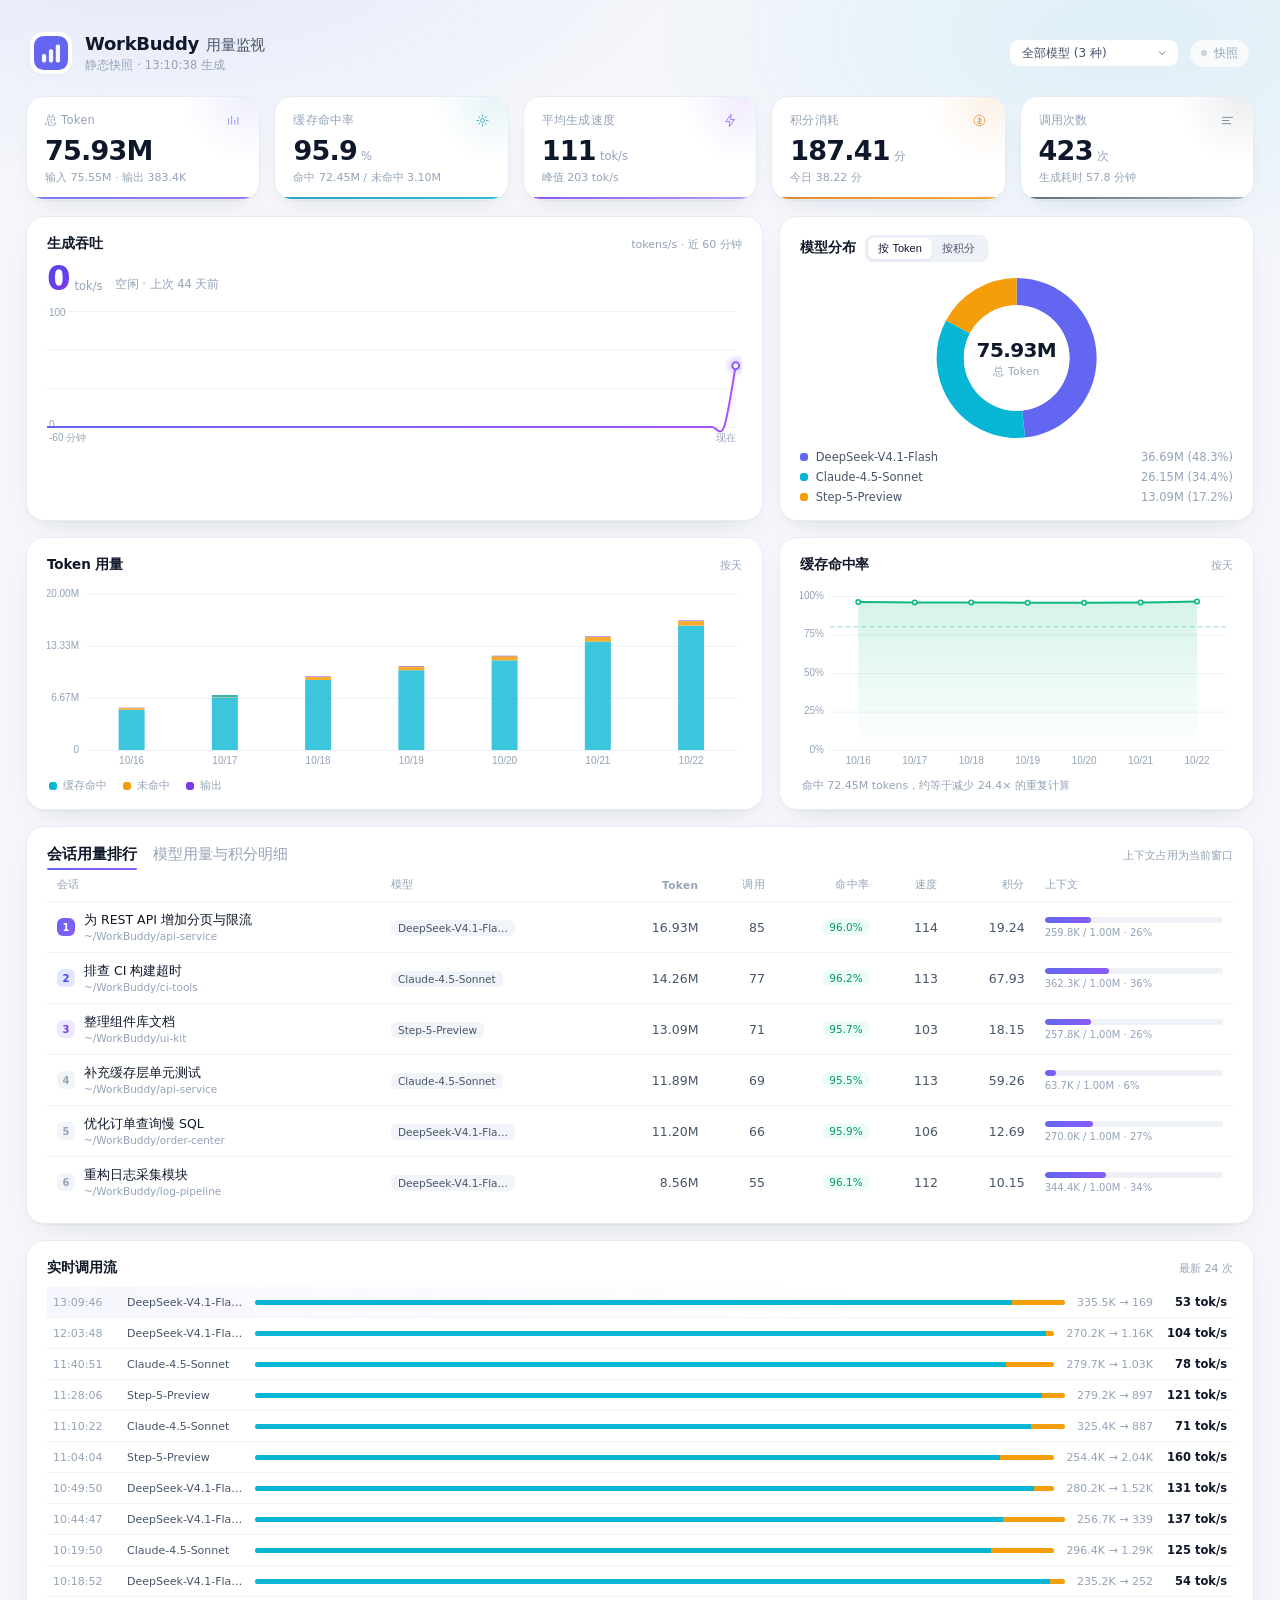
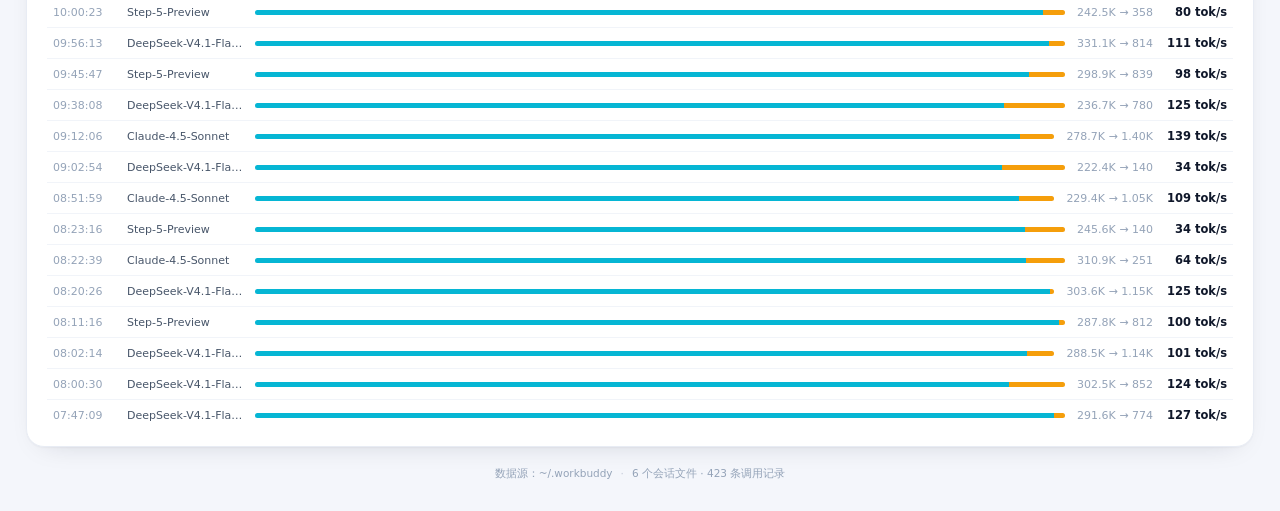
==== commit 2cd33d22: "feat: 顶部时间菜单、加权均价与环形图自动选维度 - 六个时间按钮收进「今日 ▾」菜单，模型筛选不再被截断 - 「综合单价」改名「加权均价」，补脚注与悬停算法说明（Qt + Web） - 选定模型" ====
--- a/preview.html
+++ b/preview.html
@@ -379,6 +379,58 @@
   color: var(--ink3);
   font-variant-numeric: tabular-nums;
   flex: none;
+}
+
+.legend li.breakdown-item {
+  display: flex;
+  flex-direction: column;
+  align-items: stretch;
+  gap: 3px;
+  padding: 3px 0;
+}
+.breakdown-item .item-head {
+  display: flex;
+  align-items: center;
+  gap: 8px;
+  font-size: 11.5px;
+}
+.breakdown-item .item-sub {
+  display: flex;
+  justify-content: space-between;
+  align-items: center;
+  margin-left: 16px;
+  font-size: 10px;
+  color: var(--ink3);
+}
+.price-chip {
+  background: #f1f5f9;
+  color: #334155;
+  border-radius: 4px;
+  padding: 1px 6px;
+  font-weight: 550;
+  font-size: 9.5px;
+  letter-spacing: .02em;
+}
+.comp-txt {
+  font-variant-numeric: tabular-nums;
+  color: var(--ink3);
+}
+.breakdown-foot {
+  display: flex;
+  justify-content: space-between;
+  align-items: center;
+  margin-top: 6px;
+  padding-top: 6px;
+  border-top: 1px dashed var(--line);
+  font-size: 10px;
+}
+.breakdown-foot .avg-price {
+  color: var(--brand);
+  font-weight: 600;
+}
+.breakdown-foot .foot-note {
+  color: var(--ink3);
+  font-size: 9px;
 }
 
 .legend-inline {
@@ -1066,7 +1118,7 @@
 
     <article class="card c-model">
       <header>
-        <h2>模型分布</h2>
+        <h2 id="model-card-title">模型分布</h2>
         <div class="card-seg" id="model-metric-toggle">
           <button class="on" data-metric="tokens">按 Token</button>
           <button data-metric="credit">按积分</button>
@@ -1154,7 +1206,7 @@
 </div>
 
 <div class="tip" id="tip"></div>
-<script>window.__WB_SNAPSHOT__ = {"generated_at": 1792660843837, "range": "all", "start": 1792109244131, "end": 1792660843837, "selected_model": null, "kpi": {"tokens": 72945015, "input": 72571467, "output": 373548, "cache_hit": 69622007, "cache_miss": 2949460, "hit_rate": 0.9593578561668045, "credit": 27.3, "calls": 412, "avg_speed": 110.75902733157821, "peak_speed": 202.65111346765642, "gen_seconds": 3372.6, "today_tokens": 13598311, "today_credit": 3.46, "today_calls": 50, "all_tokens": 72945015, "all_credit": 27.3}, "series": {"granularity": "day", "buckets": [{"label": "10/16", "hit": 5158302, "miss": 211677, "out": 52950, "credit": 3.894000000000002, "calls": 61, "t": 1792080000000}, {"label": "10/17", "hit": 6751221, "miss": 292454, "out": 47646, "credit": 3.557999999999999, "calls": 60, "t": 1792166400000}, {"label": "10/18", "hit": 8981214, "miss": 389376, "out": 57230, "credit": 4.181000000000001, "calls": 63, "t": 1792252800000}, {"label": "10/19", "hit": 10231181, "miss": 471961, "out": 55112, "credit": 4.007000000000001, "calls": 59, "t": 1792339200000}, {"label": "10/20", "hit": 11488522, "miss": 532223, "out": 54702, "credit": 3.9549999999999996, "calls": 56, "t": 1792425600000}, {"label": "10/21", "hit": 13903170, "miss": 609557, "out": 58206, "credit": 4.24, "calls": 63, "t": 1792512000000}, {"label": "10/22", "hit": 13108397, "miss": 442212, "out": 47702, "credit": 3.4609999999999994, "calls": 50, "t": 1792598400000}]}, "speeds": [{"t": 1792657243837, "v": 0.0, "out": 0, "calls": 0}, {"t": 1792657303837, "v": 64.0, "out": 251, "calls": 1}, {"t": 1792657363837, "v": 34.3, "out": 140, "calls": 1}, {"t": 1792657423837, "v": 0.0, "out": 0, "calls": 0}, {"t": 1792657483837, "v": 0.0, "out": 0, "calls": 0}, {"t": 1792657543837, "v": 0.0, "out": 0, "calls": 0}, {"t": 1792657603837, "v": 0.0, "out": 0, "calls": 0}, {"t": 1792657663837, "v": 0.0, "out": 0, "calls": 0}, {"t": 1792657723837, "v": 0.0, "out": 0, "calls": 0}, {"t": 1792657783837, "v": 0.0, "out": 0, "calls": 0}, {"t": 1792657843837, "v": 0.0, "out": 0, "calls": 0}, {"t": 1792657903837, "v": 0.0, "out": 0, "calls": 0}, {"t": 1792657963837, "v": 0.0, "out": 0, "calls": 0}, {"t": 1792658023837, "v": 0.0, "out": 0, "calls": 0}, {"t": 1792658083837, "v": 0.0, "out": 0, "calls": 0}, {"t": 1792658143837, "v": 0.0, "out": 0, "calls": 0}, {"t": 1792658203837, "v": 0.0, "out": 0, "calls": 0}, {"t": 1792658263837, "v": 0.0, "out": 0, "calls": 0}, {"t": 1792658323837, "v": 0.0, "out": 0, "calls": 0}, {"t": 1792658383837, "v": 0.0, "out": 0, "calls": 0}, {"t": 1792658443837, "v": 124.5, "out": 780, "calls": 1}, {"t": 1792658503837, "v": 0.0, "out": 0, "calls": 0}, {"t": 1792658563837, "v": 0.0, "out": 0, "calls": 0}, {"t": 1792658623837, "v": 0.0, "out": 0, "calls": 0}, {"t": 1792658683837, "v": 0.0, "out": 0, "calls": 0}, {"t": 1792658743837, "v": 0.0, "out": 0, "calls": 0}, {"t": 1792658803837, "v": 0.0, "out": 0, "calls": 0}, {"t": 1792658863837, "v": 0.0, "out": 0, "calls": 0}, {"t": 1792658923837, "v": 0.0, "out": 0, "calls": 0}, {"t": 1792658983837, "v": 0.0, "out": 0, "calls": 0}, {"t": 1792659043837, "v": 0.0, "out": 0, "calls": 0}, {"t": 1792659103837, "v": 108.9, "out": 1051, "calls": 1}, {"t": 1792659163837, "v": 0.0, "out": 0, "calls": 0}, {"t": 1792659223837, "v": 0.0, "out": 0, "calls": 0}, {"t": 1792659283837, "v": 0.0, "out": 0, "calls": 0}, {"t": 1792659343837, "v": 0.0, "out": 0, "calls": 0}, {"t": 1792659403837, "v": 0.0, "out": 0, "calls": 0}, {"t": 1792659463837, "v": 0.0, "out": 0, "calls": 0}, {"t": 1792659523837, "v": 0.0, "out": 0, "calls": 0}, {"t": 1792659583837, "v": 0.0, "out": 0, "calls": 0}, {"t": 1792659643837, "v": 0.0, "out": 0, "calls": 0}, {"t": 1792659703837, "v": 0.0, "out": 0, "calls": 0}, {"t": 1792659763837, "v": 0.0, "out": 0, "calls": 0}, {"t": 1792659823837, "v": 0.0, "out": 0, "calls": 0}, {"t": 1792659883837, "v": 0.0, "out": 0, "calls": 0}, {"t": 1792659943837, "v": 0.0, "out": 0, "calls": 0}, {"t": 1792660003837, "v": 79.5, "out": 605, "calls": 1}, {"t": 1792660063837, "v": 0.0, "out": 0, "calls": 0}, {"t": 1792660123837, "v": 125.1, "out": 1097, "calls": 1}, {"t": 1792660183837, "v": 0.0, "out": 0, "calls": 0}, {"t": 1792660243837, "v": 0.0, "out": 0, "calls": 0}, {"t": 1792660303837, "v": 0.0, "out": 0, "calls": 0}, {"t": 1792660363837, "v": 0.0, "out": 0, "calls": 0}, {"t": 1792660423837, "v": 0.0, "out": 0, "calls": 0}, {"t": 1792660483837, "v": 0.0, "out": 0, "calls": 0}, {"t": 1792660543837, "v": 0.0, "out": 0, "calls": 0}, {"t": 1792660603837, "v": 132.1, "out": 1283, "calls": 1}, {"t": 1792660663837, "v": 0.0, "out": 0, "calls": 0}, {"t": 1792660723837, "v": 0.0, "out": 0, "calls": 0}, {"t": 1792660783837, "v": 104.4, "out": 334, "calls": 1}], "models": [{"name": "DeepSeek-V4.1-Flash", "tokens": 35060346, "in": 34873999, "out": 186347, "calls": 200, "hit": 33473708, "miss": 1400291, "credit": 13.56, "share": 0.4806, "credit_share": 0.4968, "hit_rate": 0.9598, "speed": 111.8}, {"name": "Claude-4.5-Sonnet", "tokens": 25582977, "in": 25451971, "out": 131006, "calls": 144, "hit": 24414349, "miss": 1037622, "credit": 9.57, "share": 0.3507, "credit_share": 0.3506, "hit_rate": 0.9592, "speed": 113.4}, {"name": "Step-5-Preview", "tokens": 12301692, "in": 12245497, "out": 56195, "calls": 68, "hit": 11733950, "miss": 511547, "credit": 4.17, "share": 0.1686, "credit_share": 0.1528, "hit_rate": 0.9582, "speed": 102.1}], "sessions": [{"id": "demo-02", "title": "为 REST API 增加分页与限流", "cwd": "~/WorkBuddy/api-service", "model": "DeepSeek-V4.1-Flash", "tokens": 16266031, "in": 16181506, "out": 84525, "calls": 83, "hit_rate": 0.96014270859585, "credit": 6.07, "speed": 114.75596792127762, "last": 1792657226049, "used": 259780, "size": 1000000, "active": false}, {"id": "demo-03", "title": "排查 CI 构建超时", "cwd": "~/WorkBuddy/ci-tools", "model": "Claude-4.5-Sonnet", "tokens": 13652291, "in": 13583152, "out": 69139, "calls": 75, "hit_rate": 0.9619357127123366, "credit": 5.04, "speed": 113.61660660379374, "last": 1792657359694, "used": 362263, "size": 1000000, "active": false}, {"id": "demo-05", "title": "整理组件库文档", "cwd": "~/WorkBuddy/ui-kit", "model": "Step-5-Preview", "tokens": 12301692, "in": 12245497, "out": 56195, "calls": 68, "hit_rate": 0.9582257053347855, "credit": 4.17, "speed": 102.10441014012441, "last": 1792660791820, "used": 257843, "size": 1000000, "active": true}, {"id": "demo-04", "title": "补充缓存层单元测试", "cwd": "~/WorkBuddy/api-service", "model": "Claude-4.5-Sonnet", "tokens": 11930686, "in": 11868819, "out": 61867, "calls": 69, "hit_rate": 0.9561380959638865, "credit": 4.53, "speed": 113.1669251931632, "last": 1792660611313, "used": 63672, "size": 1000000, "active": true}, {"id": "demo-06", "title": "优化订单查询慢 SQL", "cwd": "~/WorkBuddy/order-center", "model": "DeepSeek-V4.1-Flash", "tokens": 10506164, "in": 10455354, "out": 50810, "calls": 63, "hit_rate": 0.9593813848866332, "credit": 3.78, "speed": 106.83145188589788, "last": 1792660178530, "used": 270013, "size": 1000000, "active": false}, {"id": "demo-01", "title": "重构日志采集模块", "cwd": "~/WorkBuddy/log-pipeline", "model": "DeepSeek-V4.1-Flash", "tokens": 8288151, "in": 8237139, "out": 51012, "calls": 54, "hit_rate": 0.9598576641719898, "credit": 3.7, "speed": 112.14829992393297, "last": 1792635111923, "used": 344364, "size": 1000000, "active": false}], "recent": [{"t": 1792660791820, "model": "Step-5-Preview", "in": 286850, "out": 334, "hit": 284455, "miss": 2395, "credit": 0.031, "dur": 3200, "speed": 104.4, "tool": "Grep", "title": "整理组件库文档"}, {"t": 1792660611313, "model": "Claude-4.5-Sonnet", "in": 309368, "out": 1283, "hit": 301782, "miss": 7586, "credit": 0.09, "dur": 9716, "speed": 132.1, "tool": "Bash", "title": "补充缓存层单元测试"}, {"t": 1792660178530, "model": "DeepSeek-V4.1-Flash", "in": 300697, "out": 1097, "hit": 288476, "miss": 12221, "credit": 0.078, "dur": 8768, "speed": 125.1, "tool": "Read", "title": "优化订单查询慢 SQL"}, {"t": 1792660058332, "model": "Claude-4.5-Sonnet", "in": 309770, "out": 605, "hit": 291085, "miss": 18685, "credit": 0.048, "dur": 7612, "speed": 79.5, "tool": "Write", "title": "补充缓存层单元测试"}, {"t": 1792659119865, "model": "Claude-4.5-Sonnet", "in": 229443, "out": 1051, "hit": 219361, "miss": 10082, "credit": 0.075, "dur": 9654, "speed": 108.9, "tool": "Glob", "title": "补充缓存层单元测试"}, {"t": 1792658463816, "model": "DeepSeek-V4.1-Flash", "in": 236650, "out": 780, "hit": 218663, "miss": 17987, "credit": 0.058, "dur": 6264, "speed": 124.5, "tool": "Grep", "title": "优化订单查询慢 SQL"}, {"t": 1792657396096, "model": "Step-5-Preview", "in": 245578, "out": 140, "hit": 233576, "miss": 12002, "credit": 0.019, "dur": 4078, "speed": 34.3, "tool": "Glob", "title": "整理组件库文档"}, {"t": 1792657359694, "model": "Claude-4.5-Sonnet", "in": 310925, "out": 251, "hit": 295920, "miss": 15005, "credit": 0.026, "dur": 3923, "speed": 64.0, "tool": "Grep", "title": "排查 CI 构建超时"}, {"t": 1792657226049, "model": "DeepSeek-V4.1-Flash", "in": 303606, "out": 1150, "hit": 301921, "miss": 1685, "credit": 0.081, "dur": 9168, "speed": 125.4, "tool": "Edit", "title": "为 REST API 增加分页与限流"}, {"t": 1792656676981, "model": "Step-5-Preview", "in": 287802, "out": 812, "hit": 285388, "miss": 2414, "credit": 0.06, "dur": 8121, "speed": 100.0, "tool": "Glob", "title": "整理组件库文档"}, {"t": 1792656134959, "model": "DeepSeek-V4.1-Flash", "in": 288527, "out": 1142, "hit": 278811, "miss": 9716, "credit": 0.081, "dur": 11280, "speed": 101.2, "tool": "Write", "title": "优化订单查询慢 SQL"}, {"t": 1792656030425, "model": "DeepSeek-V4.1-Flash", "in": 302477, "out": 852, "hit": 281554, "miss": 20923, "credit": 0.063, "dur": 6880, "speed": 123.8, "tool": "Glob", "title": "为 REST API 增加分页与限流"}, {"t": 1792655229155, "model": "DeepSeek-V4.1-Flash", "in": 291630, "out": 774, "hit": 287571, "miss": 4059, "credit": 0.058, "dur": 6118, "speed": 126.5, "tool": "Grep", "title": "优化订单查询慢 SQL"}, {"t": 1792655157528, "model": "Claude-4.5-Sonnet", "in": 268191, "out": 580, "hit": 258554, "miss": 9637, "credit": 0.046, "dur": 6577, "speed": 88.2, "tool": "TaskCreate", "title": "排查 CI 构建超时"}, {"t": 1792654166108, "model": "Claude-4.5-Sonnet", "in": 310150, "out": 852, "hit": 299715, "miss": 10435, "credit": 0.063, "dur": 6295, "speed": 135.3, "tool": "Edit", "title": "排查 CI 构建超时"}, {"t": 1792651957371, "model": "Claude-4.5-Sonnet", "in": 303453, "out": 449, "hit": 293256, "miss": 10197, "credit": 0.038, "dur": 5791, "speed": 77.5, "tool": "Grep", "title": "补充缓存层单元测试"}, {"t": 1792651886195, "model": "DeepSeek-V4.1-Flash", "in": 244084, "out": 1123, "hit": 234140, "miss": 9944, "credit": 0.08, "dur": 6819, "speed": 164.7, "tool": "Edit", "title": "优化订单查询慢 SQL"}, {"t": 1792651579326, "model": "Claude-4.5-Sonnet", "in": 239764, "out": 1479, "hit": 235626, "miss": 4138, "credit": 0.102, "dur": 12062, "speed": 122.6, "tool": "TaskCreate", "title": "补充缓存层单元测试"}, {"t": 1792651433913, "model": "Claude-4.5-Sonnet", "in": 255193, "out": 392, "hit": 238832, "miss": 16361, "credit": 0.034, "dur": 4840, "speed": 81.0, "tool": "Read", "title": "补充缓存层单元测试"}, {"t": 1792651410476, "model": "Claude-4.5-Sonnet", "in": 249217, "out": 1369, "hit": 237653, "miss": 11564, "credit": 0.095, "dur": 9703, "speed": 141.1, "tool": "Bash", "title": "排查 CI 构建超时"}, {"t": 1792651203233, "model": "Step-5-Preview", "in": 292469, "out": 1041, "hit": 272172, "miss": 20297, "credit": 0.075, "dur": 13998, "speed": 74.4, "tool": "Glob", "title": "整理组件库文档"}, {"t": 1792650610349, "model": "Claude-4.5-Sonnet", "in": 281285, "out": 476, "hit": 275469, "miss": 5816, "credit": 0.04, "dur": 5981, "speed": 79.6, "tool": "TaskCreate", "title": "补充缓存层单元测试"}, {"t": 1792648907139, "model": "DeepSeek-V4.1-Flash", "in": 221462, "out": 1039, "hit": 213146, "miss": 8316, "credit": 0.074, "dur": 10734, "speed": 96.8, "tool": "Write", "title": "优化订单查询慢 SQL"}, {"t": 1792648410061, "model": "Claude-4.5-Sonnet", "in": 283699, "out": 1301, "hit": 282063, "miss": 1636, "credit": 0.091, "dur": 9505, "speed": 136.9, "tool": "Edit", "title": "排查 CI 构建超时"}], "status": {"files": 6, "records": 412, "last_scan": 1792660843820, "sessions": 6, "source": "~/.workbuddy/projects（演示数据）"}};</script>
+<script>window.__WB_SNAPSHOT__ = {"generated_at": 1792674638871, "range": "all", "start": 1792109244131, "end": 1792674638871, "selected_model": null, "kpi": {"tokens": 75934516, "input": 75551148, "output": 383368, "cache_hit": 72451600, "cache_miss": 3099548, "hit_rate": 0.9589741773348037, "credit": 187.41, "calls": 423, "avg_speed": 110.5671379381055, "peak_speed": 202.65111346765642, "gen_seconds": 3467.3, "today_tokens": 16587812, "today_credit": 38.22, "today_calls": 61, "all_tokens": 75934516, "all_credit": 187.41}, "series": {"granularity": "day", "buckets": [{"label": "10/16", "hit": 5158302, "miss": 211677, "out": 52950, "credit": 15.904000000000003, "calls": 61, "t": 1792080000000}, {"label": "10/17", "hit": 6751221, "miss": 292454, "out": 47646, "credit": 15.593999999999992, "calls": 60, "t": 1792166400000}, {"label": "10/18", "hit": 8981214, "miss": 389376, "out": 57230, "credit": 22.754, "calls": 63, "t": 1792252800000}, {"label": "10/19", "hit": 10231181, "miss": 471961, "out": 55112, "credit": 27.774000000000004, "calls": 59, "t": 1792339200000}, {"label": "10/20", "hit": 11488522, "miss": 532223, "out": 54702, "credit": 29.835, "calls": 56, "t": 1792425600000}, {"label": "10/21", "hit": 13903170, "miss": 609557, "out": 58206, "credit": 37.332, "calls": 63, "t": 1792512000000}, {"label": "10/22", "hit": 15937990, "miss": 592300, "out": 57522, "credit": 38.22100000000001, "calls": 61, "t": 1792598400000}]}, "speeds": [{"t": 1792671038871, "v": 0.0, "out": 0, "calls": 0}, {"t": 1792671098871, "v": 0.0, "out": 0, "calls": 0}, {"t": 1792671158871, "v": 0.0, "out": 0, "calls": 0}, {"t": 1792671218871, "v": 0.0, "out": 0, "calls": 0}, {"t": 1792671278871, "v": 0.0, "out": 0, "calls": 0}, {"t": 1792671338871, "v": 0.0, "out": 0, "calls": 0}, {"t": 1792671398871, "v": 0.0, "out": 0, "calls": 0}, {"t": 1792671458871, "v": 0.0, "out": 0, "calls": 0}, {"t": 1792671518871, "v": 0.0, "out": 0, "calls": 0}, {"t": 1792671578871, "v": 0.0, "out": 0, "calls": 0}, {"t": 1792671638871, "v": 0.0, "out": 0, "calls": 0}, {"t": 1792671698871, "v": 0.0, "out": 0, "calls": 0}, {"t": 1792671758871, "v": 0.0, "out": 0, "calls": 0}, {"t": 1792671818871, "v": 0.0, "out": 0, "calls": 0}, {"t": 1792671878871, "v": 0.0, "out": 0, "calls": 0}, {"t": 1792671938871, "v": 0.0, "out": 0, "calls": 0}, {"t": 1792671998871, "v": 0.0, "out": 0, "calls": 0}, {"t": 1792672058871, "v": 0.0, "out": 0, "calls": 0}, {"t": 1792672118871, "v": 0.0, "out": 0, "calls": 0}, {"t": 1792672178871, "v": 0.0, "out": 0, "calls": 0}, {"t": 1792672238871, "v": 0.0, "out": 0, "calls": 0}, {"t": 1792672298871, "v": 0.0, "out": 0, "calls": 0}, {"t": 1792672358871, "v": 0.0, "out": 0, "calls": 0}, {"t": 1792672418871, "v": 0.0, "out": 0, "calls": 0}, {"t": 1792672478871, "v": 0.0, "out": 0, "calls": 0}, {"t": 1792672538871, "v": 0.0, "out": 0, "calls": 0}, {"t": 1792672598871, "v": 0.0, "out": 0, "calls": 0}, {"t": 1792672658871, "v": 0.0, "out": 0, "calls": 0}, {"t": 1792672718871, "v": 0.0, "out": 0, "calls": 0}, {"t": 1792672778871, "v": 0.0, "out": 0, "calls": 0}, {"t": 1792672838871, "v": 0.0, "out": 0, "calls": 0}, {"t": 1792672898871, "v": 0.0, "out": 0, "calls": 0}, {"t": 1792672958871, "v": 0.0, "out": 0, "calls": 0}, {"t": 1792673018871, "v": 0.0, "out": 0, "calls": 0}, {"t": 1792673078871, "v": 0.0, "out": 0, "calls": 0}, {"t": 1792673138871, "v": 0.0, "out": 0, "calls": 0}, {"t": 1792673198871, "v": 0.0, "out": 0, "calls": 0}, {"t": 1792673258871, "v": 0.0, "out": 0, "calls": 0}, {"t": 1792673318871, "v": 0.0, "out": 0, "calls": 0}, {"t": 1792673378871, "v": 0.0, "out": 0, "calls": 0}, {"t": 1792673438871, "v": 0.0, "out": 0, "calls": 0}, {"t": 1792673498871, "v": 0.0, "out": 0, "calls": 0}, {"t": 1792673558871, "v": 0.0, "out": 0, "calls": 0}, {"t": 1792673618871, "v": 0.0, "out": 0, "calls": 0}, {"t": 1792673678871, "v": 0.0, "out": 0, "calls": 0}, {"t": 1792673738871, "v": 0.0, "out": 0, "calls": 0}, {"t": 1792673798871, "v": 0.0, "out": 0, "calls": 0}, {"t": 1792673858871, "v": 0.0, "out": 0, "calls": 0}, {"t": 1792673918871, "v": 0.0, "out": 0, "calls": 0}, {"t": 1792673978871, "v": 0.0, "out": 0, "calls": 0}, {"t": 1792674038871, "v": 0.0, "out": 0, "calls": 0}, {"t": 1792674098871, "v": 0.0, "out": 0, "calls": 0}, {"t": 1792674158871, "v": 0.0, "out": 0, "calls": 0}, {"t": 1792674218871, "v": 0.0, "out": 0, "calls": 0}, {"t": 1792674278871, "v": 0.0, "out": 0, "calls": 0}, {"t": 1792674338871, "v": 0.0, "out": 0, "calls": 0}, {"t": 1792674398871, "v": 0.0, "out": 0, "calls": 0}, {"t": 1792674458871, "v": 0.0, "out": 0, "calls": 0}, {"t": 1792674518871, "v": 0.0, "out": 0, "calls": 0}, {"t": 1792674578871, "v": 52.8, "out": 169, "calls": 1}], "models": [{"name": "DeepSeek-V4.1-Flash", "tokens": 36694179, "in": 36504529, "out": 189650, "calls": 206, "hit": 35036575, "miss": 1467954, "credit": 42.08, "share": 0.4832, "credit_share": 0.2245, "hit_rate": 0.9598, "speed": 111.4}, {"name": "Claude-4.5-Sonnet", "tokens": 26146767, "in": 26013046, "out": 133721, "calls": 146, "hit": 24935641, "miss": 1077405, "credit": 127.18, "share": 0.3443, "credit_share": 0.6786, "hit_rate": 0.9586, "speed": 112.9}, {"name": "Step-5-Preview", "tokens": 13093570, "in": 13033573, "out": 59997, "calls": 71, "hit": 12479384, "miss": 554189, "credit": 18.15, "share": 0.1724, "credit_share": 0.0968, "hit_rate": 0.9575, "speed": 103.4}], "all_models": [{"name": "DeepSeek-V4.1-Flash", "tokens": 36694179, "in": 36504529, "out": 189650, "calls": 206, "hit": 35036575, "miss": 1467954, "credit": 42.08, "share": 0.4832, "credit_share": 0.2245, "hit_rate": 0.9598, "speed": 111.4}, {"name": "Claude-4.5-Sonnet", "tokens": 26146767, "in": 26013046, "out": 133721, "calls": 146, "hit": 24935641, "miss": 1077405, "credit": 127.18, "share": 0.3443, "credit_share": 0.6786, "hit_rate": 0.9586, "speed": 112.9}, {"name": "Step-5-Preview", "tokens": 13093570, "in": 13033573, "out": 59997, "calls": 71, "hit": 12479384, "miss": 554189, "credit": 18.15, "share": 0.1724, "credit_share": 0.0968, "hit_rate": 0.9575, "speed": 103.4}], "breakdown": null, "sessions": [{"id": "demo-02", "title": "为 REST API 增加分页与限流", "cwd": "~/WorkBuddy/api-service", "model": "DeepSeek-V4.1-Flash", "tokens": 16933564, "in": 16848056, "out": 85508, "calls": 85, "hit_rate": 0.9600467852196123, "credit": 19.24, "speed": 114.45827482675583, "last": 1792674586849, "used": 259780, "size": 1000000, "active": true}, {"id": "demo-03", "title": "排查 CI 构建超时", "cwd": "~/WorkBuddy/ci-tools", "model": "Claude-4.5-Sonnet", "tokens": 14258664, "in": 14187240, "out": 71424, "calls": 77, "hit_rate": 0.9617406909307237, "credit": 67.93, "speed": 113.17741015402167, "last": 1792667422102, "used": 362263, "size": 1000000, "active": false}, {"id": "demo-05", "title": "整理组件库文档", "cwd": "~/WorkBuddy/ui-kit", "model": "Step-5-Preview", "tokens": 13093570, "in": 13033573, "out": 59997, "calls": 71, "hit_rate": 0.9574798867509317, "credit": 18.15, "speed": 103.36219579846122, "last": 1792668486841, "used": 257843, "size": 1000000, "active": false}, {"id": "demo-04", "title": "补充缓存层单元测试", "cwd": "~/WorkBuddy/api-service", "model": "Claude-4.5-Sonnet", "tokens": 11888103, "in": 11825806, "out": 62297, "calls": 69, "hit_rate": 0.954792848791871, "credit": 59.26, "speed": 112.67684605395004, "last": 1792669251587, "used": 63672, "size": 1000000, "active": false}, {"id": "demo-06", "title": "优化订单查询慢 SQL", "cwd": "~/WorkBuddy/order-center", "model": "DeepSeek-V4.1-Flash", "tokens": 11201085, "in": 11149117, "out": 51968, "calls": 66, "hit_rate": 0.9586460524183216, "credit": 12.69, "speed": 106.10868135951748, "last": 1792666190795, "used": 270013, "size": 1000000, "active": false}, {"id": "demo-01", "title": "重构日志采集模块", "cwd": "~/WorkBuddy/log-pipeline", "model": "DeepSeek-V4.1-Flash", "tokens": 8559530, "in": 8507356, "out": 52174, "calls": 55, "hit_rate": 0.9607680694213337, "credit": 10.15, "speed": 111.95128336072715, "last": 1792670628576, "used": 344364, "size": 1000000, "active": false}], "recent": [{"t": 1792674586849, "model": "DeepSeek-V4.1-Flash", "in": 335463, "out": 169, "hit": 313795, "miss": 21668, "credit": 0.411, "dur": 3200, "speed": 52.8, "tool": "Grep", "title": "为 REST API 增加分页与限流"}, {"t": 1792670628576, "model": "DeepSeek-V4.1-Flash", "in": 270217, "out": 1162, "hit": 267115, "miss": 3102, "credit": 0.188, "dur": 11180, "speed": 103.9, "tool": "Edit", "title": "重构日志采集模块"}, {"t": 1792669251587, "model": "Claude-4.5-Sonnet", "in": 279698, "out": 1032, "hit": 262903, "miss": 16795, "credit": 1.447, "dur": 13223, "speed": 78.0, "tool": "Glob", "title": "补充缓存层单元测试"}, {"t": 1792668486841, "model": "Step-5-Preview", "in": 279213, "out": 897, "hit": 271381, "miss": 7832, "credit": 0.307, "dur": 7436, "speed": 120.6, "tool": "Read", "title": "整理组件库文档"}, {"t": 1792667422102, "model": "Claude-4.5-Sonnet", "in": 325417, "out": 887, "hit": 311745, "miss": 13672, "credit": 1.478, "dur": 12496, "speed": 71.0, "tool": "Bash", "title": "排查 CI 构建超时"}, {"t": 1792667044966, "model": "Step-5-Preview", "in": 254397, "out": 2042, "hit": 237159, "miss": 17238, "credit": 0.5, "dur": 12800, "speed": 159.5, "tool": "TaskCreate", "title": "整理组件库文档"}, {"t": 1792666190795, "model": "DeepSeek-V4.1-Flash", "in": 280171, "out": 1524, "hit": 272979, "miss": 7192, "credit": 0.269, "dur": 11643, "speed": 130.9, "tool": "Grep", "title": "优化订单查询慢 SQL"}, {"t": 1792665887447, "model": "DeepSeek-V4.1-Flash", "in": 256695, "out": 339, "hit": 236987, "miss": 19708, "credit": 0.371, "dur": 2482, "speed": 136.6, "tool": "Edit", "title": "优化订单查询慢 SQL"}, {"t": 1792664390396, "model": "Claude-4.5-Sonnet", "in": 296427, "out": 1286, "hit": 272929, "miss": 23498, "credit": 1.717, "dur": 10299, "speed": 124.9, "tool": "Write", "title": "补充缓存层单元测试"}, {"t": 1792664332101, "model": "DeepSeek-V4.1-Flash", "in": 235204, "out": 252, "hit": 230813, "miss": 4391, "credit": 0.144, "dur": 4659, "speed": 54.1, "tool": "Grep", "title": "优化订单查询慢 SQL"}, {"t": 1792663223950, "model": "Step-5-Preview", "in": 242466, "out": 358, "hit": 235954, "miss": 6512, "credit": 0.237, "dur": 4495, "speed": 79.6, "tool": "Edit", "title": "整理组件库文档"}, {"t": 1792662973708, "model": "DeepSeek-V4.1-Flash", "in": 331087, "out": 814, "hit": 324572, "miss": 6515, "credit": 0.234, "dur": 7304, "speed": 111.4, "tool": "Write", "title": "为 REST API 增加分页与限流"}, {"t": 1792662347644, "model": "Step-5-Preview", "in": 298850, "out": 839, "hit": 285395, "miss": 13455, "credit": 0.395, "dur": 8555, "speed": 98.1, "tool": "Glob", "title": "整理组件库文档"}, {"t": 1792661888411, "model": "DeepSeek-V4.1-Flash", "in": 236650, "out": 780, "hit": 218663, "miss": 17987, "credit": 0.366, "dur": 6264, "speed": 124.5, "tool": "TaskCreate", "title": "优化订单查询慢 SQL"}, {"t": 1792660326979, "model": "Claude-4.5-Sonnet", "in": 278671, "out": 1398, "hit": 266582, "miss": 12089, "credit": 1.372, "dur": 10055, "speed": 139.0, "tool": "Read", "title": "排查 CI 构建超时"}, {"t": 1792659774728, "model": "DeepSeek-V4.1-Flash", "in": 222390, "out": 140, "hit": 205082, "miss": 17308, "credit": 0.316, "dur": 4137, "speed": 33.8, "tool": "Write", "title": "优化订单查询慢 SQL"}, {"t": 1792659119865, "model": "Claude-4.5-Sonnet", "in": 229443, "out": 1051, "hit": 219361, "miss": 10082, "credit": 1.118, "dur": 9654, "speed": 108.9, "tool": "Glob", "title": "补充缓存层单元测试"}, {"t": 1792657396096, "model": "Step-5-Preview", "in": 245578, "out": 140, "hit": 233576, "miss": 12002, "credit": 0.305, "dur": 4078, "speed": 34.3, "tool": "Glob", "title": "整理组件库文档"}, {"t": 1792657359694, "model": "Claude-4.5-Sonnet", "in": 310925, "out": 251, "hit": 295920, "miss": 15005, "credit": 1.376, "dur": 3923, "speed": 64.0, "tool": "Grep", "title": "排查 CI 构建超时"}, {"t": 1792657226049, "model": "DeepSeek-V4.1-Flash", "in": 303606, "out": 1150, "hit": 301921, "miss": 1685, "credit": 0.177, "dur": 9168, "speed": 125.4, "tool": "Edit", "title": "为 REST API 增加分页与限流"}, {"t": 1792656676981, "model": "Step-5-Preview", "in": 287802, "out": 812, "hit": 285388, "miss": 2414, "credit": 0.228, "dur": 8121, "speed": 100.0, "tool": "Glob", "title": "整理组件库文档"}, {"t": 1792656134959, "model": "DeepSeek-V4.1-Flash", "in": 288527, "out": 1142, "hit": 278811, "miss": 9716, "credit": 0.285, "dur": 11280, "speed": 101.2, "tool": "Write", "title": "优化订单查询慢 SQL"}, {"t": 1792656030425, "model": "DeepSeek-V4.1-Flash", "in": 302477, "out": 852, "hit": 281554, "miss": 20923, "credit": 0.431, "dur": 6880, "speed": 123.8, "tool": "Glob", "title": "为 REST API 增加分页与限流"}, {"t": 1792655229155, "model": "DeepSeek-V4.1-Flash", "in": 291630, "out": 774, "hit": 287571, "miss": 4059, "credit": 0.186, "dur": 6118, "speed": 126.5, "tool": "Grep", "title": "优化订单查询慢 SQL"}], "status": {"files": 6, "records": 423, "last_scan": 1792674638849, "sessions": 6, "source": "~/.workbuddy/projects（演示数据）"}};</script>
 <script>
 /* WorkBuddy Token Monitor — 前端面板 */
 (function () {
@@ -1608,14 +1660,21 @@
 
   /* ------------------------------------------------ 环形图 */
 
-  function drawDonut(canvas, models, animate) {
+  function drawDonut(canvas, models, animate, breakdown) {
     const d = fit(canvas);
     const ctx = d.ctx, W = d.w, H = d.h;
     const cx = W / 2, cy = H / 2;
     const R = Math.min(W, H) / 2 - 6;
     const r = R * 0.66;
     const isCredit = state.modelMetric === "credit";
-    const total = models.reduce((s, m) => s + (isCredit ? m.credit : m.tokens), 0);
+
+    let parts = null, total = 0;
+    if (breakdown) {
+      parts = isCredit ? breakdown.credit_parts : breakdown.token_parts;
+      total = isCredit ? breakdown.credit : breakdown.tokens;
+    } else {
+      total = models.reduce((s, m) => s + (isCredit ? m.credit : m.tokens), 0);
+    }
 
     if (!total) {
       ctx.strokeStyle = "#eef2f7";
@@ -1628,18 +1687,33 @@
 
     const prog = animate ? state._p || 0 : 1;
     let a0 = -Math.PI / 2;
-    models.forEach((m, i) => {
-      const val = isCredit ? m.credit : m.tokens;
-      const frac = val / total;
-      const a1 = a0 + frac * Math.PI * 2 * prog;
-      ctx.beginPath();
-      ctx.arc(cx, cy, R, a0, a1);
-      ctx.arc(cx, cy, r, a1, a0, true);
-      ctx.closePath();
-      ctx.fillStyle = MODEL_COLORS[i % MODEL_COLORS.length];
-      ctx.fill();
-      a0 = a1;
-    });
+
+    if (breakdown && parts) {
+      parts.forEach((p) => {
+        const frac = p.share;
+        const a1 = a0 + frac * Math.PI * 2 * prog;
+        ctx.beginPath();
+        ctx.arc(cx, cy, R, a0, a1);
+        ctx.arc(cx, cy, r, a1, a0, true);
+        ctx.closePath();
+        ctx.fillStyle = p.color;
+        ctx.fill();
+        a0 = a1;
+      });
+    } else {
+      models.forEach((m, i) => {
+        const val = isCredit ? m.credit : m.tokens;
+        const frac = val / total;
+        const a1 = a0 + frac * Math.PI * 2 * prog;
+        ctx.beginPath();
+        ctx.arc(cx, cy, R, a0, a1);
+        ctx.arc(cx, cy, r, a1, a0, true);
+        ctx.closePath();
+        ctx.fillStyle = MODEL_COLORS[i % MODEL_COLORS.length];
+        ctx.fill();
+        a0 = a1;
+      });
+    }
 
     // 内圈阴影
     ctx.beginPath();
@@ -1647,7 +1721,10 @@
     ctx.fillStyle = "#fff";
     ctx.fill();
 
-    canvas._hit = { donut: true, cx: cx, cy: cy, R: R, r: r, models: models, total: total, isCredit: isCredit };
+    canvas._hit = {
+      donut: true, cx: cx, cy: cy, R: R, r: r,
+      parts: parts, models: models, total: total, isCredit: isCredit
+    };
   }
 
   /* ------------------------------------------------ hover */
@@ -1722,23 +1799,46 @@
           let ang = Math.atan2(dy, dx) + Math.PI / 2;
           if (ang < 0) ang += Math.PI * 2;
           let acc = 0;
-          for (let i = 0; i < hit.donut.models.length; i++) {
-            const m = hit.donut.models[i];
-            const val = hit.donut.isCredit ? m.credit : m.tokens;
-            const f = val / (hit.donut.total || 1);
-            if (ang >= acc && ang < acc + f) {
-              const cShare = (m.credit_share !== undefined ? m.credit_share * 100 : ((m.credit / (hit.donut.total || 1)) * 100)).toFixed(1);
-              const tShare = (m.share !== undefined ? m.share * 100 : ((m.tokens / (hit.donut.total || 1)) * 100)).toFixed(1);
-              showTip(
-                '<b>' + esc(m.name) + '</b><br>' +
-                '<span class="k">Token 用量</span> ' + compact(m.tokens) + ' (' + tShare + '%)<br>' +
-                '<span class="k">积分消耗</span> ' + m.credit.toFixed(2) + ' 分 (' + cShare + '%)<br>' +
-                '<span class="k">' + m.calls + ' 次调用 · 命中率 ' + pct(m.hit / (m.in || 1)) + '</span>',
-                px, py
-              );
-              return;
+          if (hit.donut.parts) {
+            for (let i = 0; i < hit.donut.parts.length; i++) {
+              const p = hit.donut.parts[i];
+              const f = p.share * Math.PI * 2;
+              if (ang >= acc && ang < acc + f) {
+                const valTxt = hit.donut.isCredit ? p.val.toFixed(2) + " 分" : compact(p.val);
+                const priceTxt = (p.price ? p.price.toFixed(2) : "0.00") + " 分/M";
+                const compTxt = hit.donut.isCredit
+                  ? '<span class="k">Token 用量</span> ' + compact(p.tok || 0)
+                  : '<span class="k">积分消耗</span> ' + (p.crd !== undefined ? p.crd.toFixed(2) : "0.00") + " 分";
+                showTip(
+                  '<b>' + esc(p.name) + '</b><br>' +
+                  '<span class="k">' + (hit.donut.isCredit ? "积分消耗" : "Token 用量") + '</span> ' + valTxt + ' (' + (p.share * 100).toFixed(1) + '%)<br>' +
+                  compTxt + '<br>' +
+                  '<span class="k">估算单价</span> <b>' + priceTxt + '</b>',
+                  px, py
+                );
+                return;
+              }
+              acc += f;
             }
-            acc += f;
+          } else {
+            for (let i = 0; i < hit.donut.models.length; i++) {
+              const m = hit.donut.models[i];
+              const val = hit.donut.isCredit ? m.credit : m.tokens;
+              const f = (val / (hit.donut.total || 1)) * Math.PI * 2;
+              if (ang >= acc && ang < acc + f) {
+                const cShare = (m.credit_share !== undefined ? m.credit_share * 100 : ((m.credit / (hit.donut.total || 1)) * 100)).toFixed(1);
+                const tShare = (m.share !== undefined ? m.share * 100 : ((m.tokens / (hit.donut.total || 1)) * 100)).toFixed(1);
+                showTip(
+                  '<b>' + esc(m.name) + '</b><br>' +
+                  '<span class="k">Token 用量</span> ' + compact(m.tokens) + ' (' + tShare + '%)<br>' +
+                  '<span class="k">积分消耗</span> ' + m.credit.toFixed(2) + ' 分 (' + cShare + '%)<br>' +
+                  '<span class="k">' + m.calls + ' 次调用 · 命中率 ' + pct(m.hit / (m.in || 1)) + '</span>',
+                  px, py
+                );
+                return;
+              }
+              acc += f;
+            }
           }
         }
       }
@@ -1791,14 +1891,58 @@
     $("#now-sub").textContent = sub;
   }
 
-  function renderModels(models) {
+  function renderModels(models, breakdown) {
     const box = $("#model-legend");
     const isCredit = state.modelMetric === "credit";
+    const titleEl = $("#model-card-title");
+    if (titleEl) {
+      titleEl.textContent = breakdown && state.model ? ("模型构成 · " + shortModel(state.model)) : "模型分布";
+    }
+
+    const totalEl = $("#model-total");
+    const labelEl = $("#model-total-label");
+
+    if (breakdown) {
+      const parts = isCredit ? breakdown.credit_parts : breakdown.token_parts;
+      const total = isCredit ? breakdown.credit : breakdown.tokens;
+      const avgPrice = breakdown.avg_price ? breakdown.avg_price.toFixed(2) : "0.00";
+
+      if (isCredit) {
+        totalEl.textContent = total.toFixed(2);
+        if (labelEl) labelEl.textContent = "总积分(分)";
+      } else {
+        totalEl.textContent = compact(total);
+        if (labelEl) labelEl.textContent = "总 Token";
+      }
+
+      const rows = parts.map((p) => {
+        const valTxt = isCredit
+          ? p.val.toFixed(2) + " 分 (" + (p.share * 100).toFixed(1) + "%)"
+          : compact(p.val) + " (" + (p.share * 100).toFixed(1) + "%)";
+        const priceTxt = (p.price ? p.price.toFixed(2) : "0.00") + " 分/M";
+        const compTxt = isCredit
+          ? "用量 " + compact(p.tok || 0)
+          : "消耗 " + (p.crd !== undefined ? p.crd.toFixed(2) : "0.00") + " 分";
+        return '<li class="breakdown-item">' +
+          '<div class="item-head"><i style="background:' + p.color + '"></i>' +
+          '<span class="lname">' + esc(p.name) + "</span>" +
+          '<span class="lval">' + valTxt + "</span></div>" +
+          '<div class="item-sub"><span class="price-chip">估算 ' + priceTxt + "</span>" +
+          '<span class="comp-txt">' + compTxt + "</span></div>" +
+          "</li>";
+      }).join("");
+
+      box.innerHTML = rows +
+        '<li class="breakdown-foot">' +
+        '<span class="avg-price" title="加权均价 = 总积分 ÷ 总 Token × 1,000,000；受缓存命中率与输入/输出结构影响，不等于任何单一费率">加权均价 ' + avgPrice + ' 分/Mtok</span>' +
+        '<span class="foot-note">* 总积分 ÷ 总 Token，非单段费率</span>' +
+        '</li>';
+      return;
+    }
+
     const totalTokens = models.reduce((s, m) => s + m.tokens, 0);
     const totalCredit = models.reduce((s, m) => s + m.credit, 0);
 
-    const totalEl = $("#model-total");
-    const labelEl = $("#model-total-label");
     if (isCredit) {
       totalEl.textContent = totalCredit.toFixed(2);
       if (labelEl) labelEl.textContent = "总积分(分)";
@@ -1971,12 +2115,12 @@
 
     renderKpi(data.kpi);
     renderNowSpeed(data);
-    renderModels(data.models);
+    renderModels(data.models, data.breakdown);
     renderSessions(data.sessions);
-    renderModelTable(data.models);
+    renderModelTable(data.all_models || data.models);
     renderStream(data.recent);
     renderCacheNote(data.kpi);
-    syncModelFilterSelect(data.models);
+    syncModelFilterSelect(data.all_models || data.models);
 
     $("#usage-tag").textContent = data.series.granularity === "hour" ? "按小时" : "按天";
     $("#cache-tag").textContent = data.series.granularity === "hour" ? "按小时" : "按天";
@@ -2010,7 +2154,7 @@
     drawSpeed($("#chart-speed"), data.speeds, state._p !== undefined && state._p < 1);
     drawUsage($("#chart-usage"), data.series.buckets, state._p !== undefined && state._p < 1);
     drawCache($("#chart-cache"), data.series.buckets, state._p !== undefined && state._p < 1);
-    drawDonut($("#chart-models"), data.models, state._p !== undefined && state._p < 1);
+    drawDonut($("#chart-models"), data.models, state._p !== undefined && state._p < 1, data.breakdown);
   }
 
   /* ------------------------------------------------ 数据 */
@@ -2156,8 +2300,8 @@
       $$("#model-metric-toggle button").forEach((x) => x.classList.toggle("on", x === b));
       state.modelMetric = b.dataset.metric;
       if (state.data) {
-        renderModels(state.data.models);
-        drawDonut($("#chart-models"), state.data.models, false);
+        renderModels(state.data.models, state.data.breakdown);
+        drawDonut($("#chart-models"), state.data.models, false, state.data.breakdown);
       }
     });
   }
